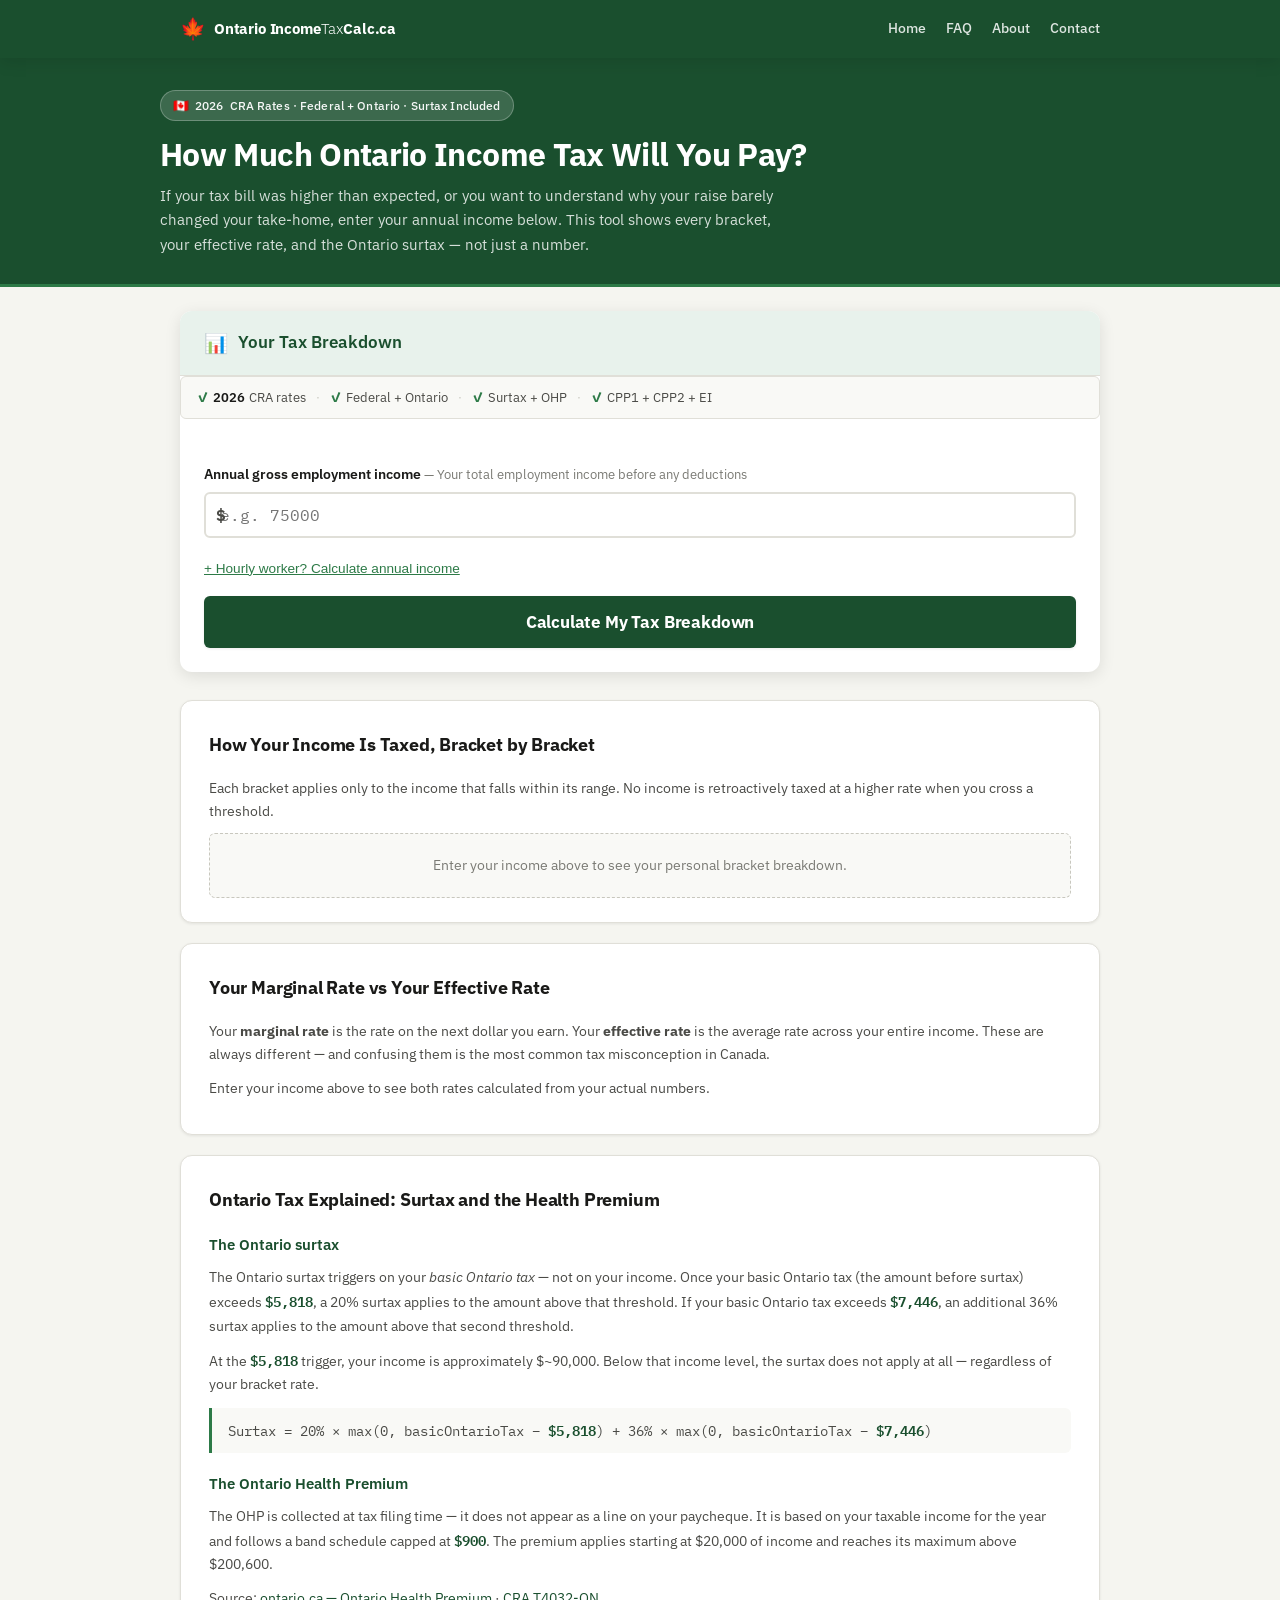
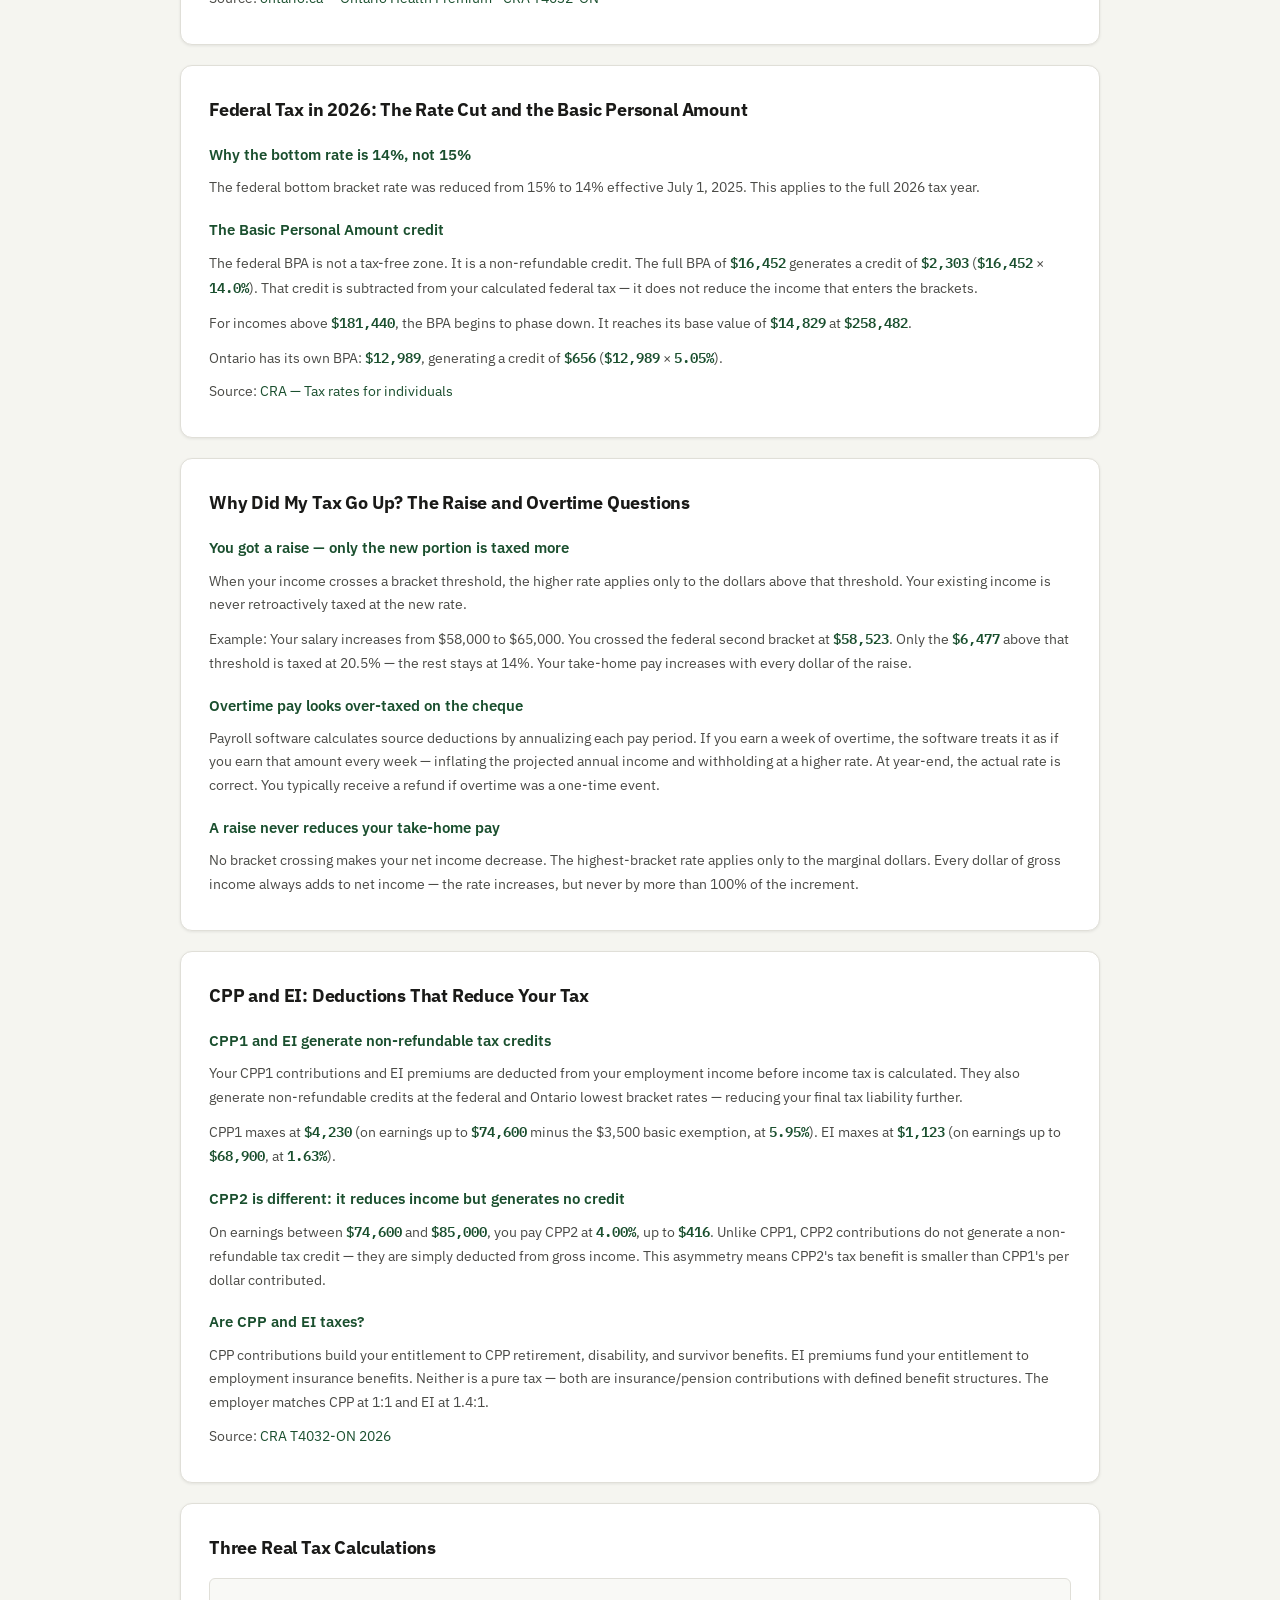
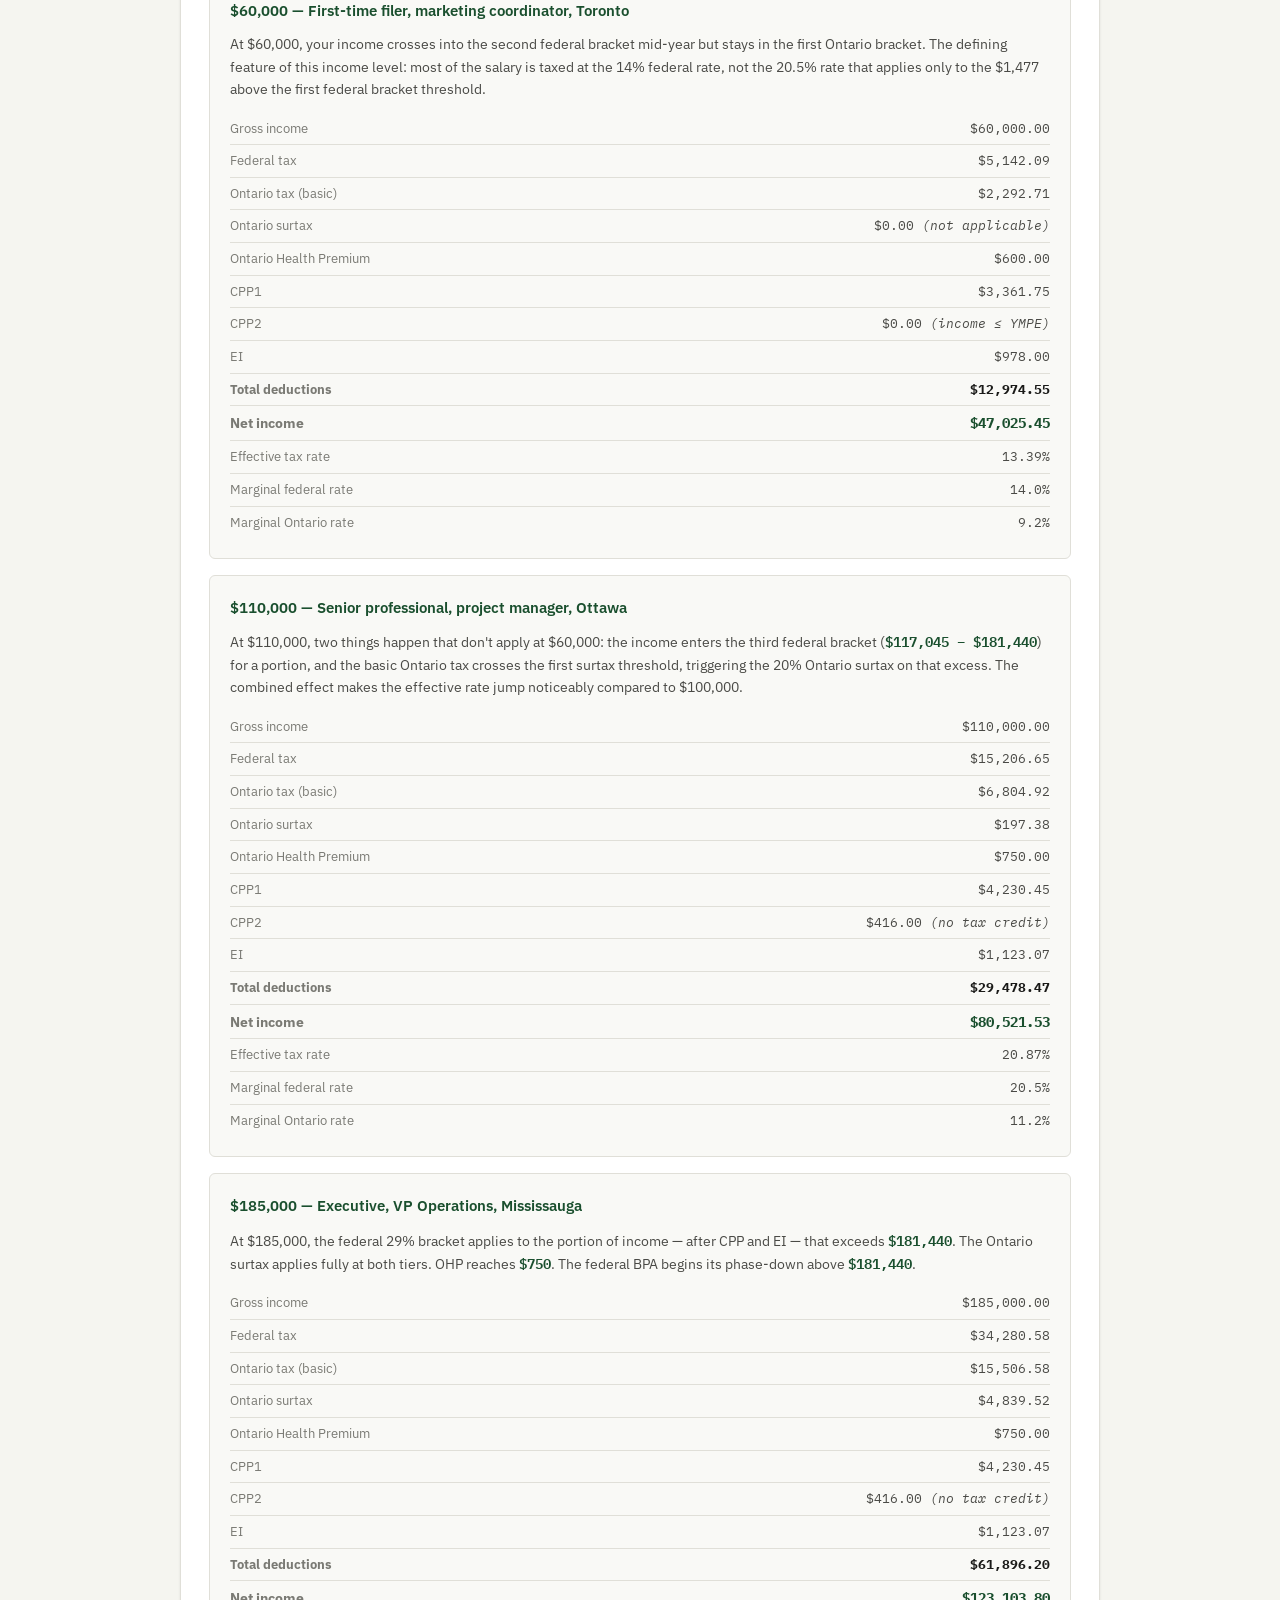
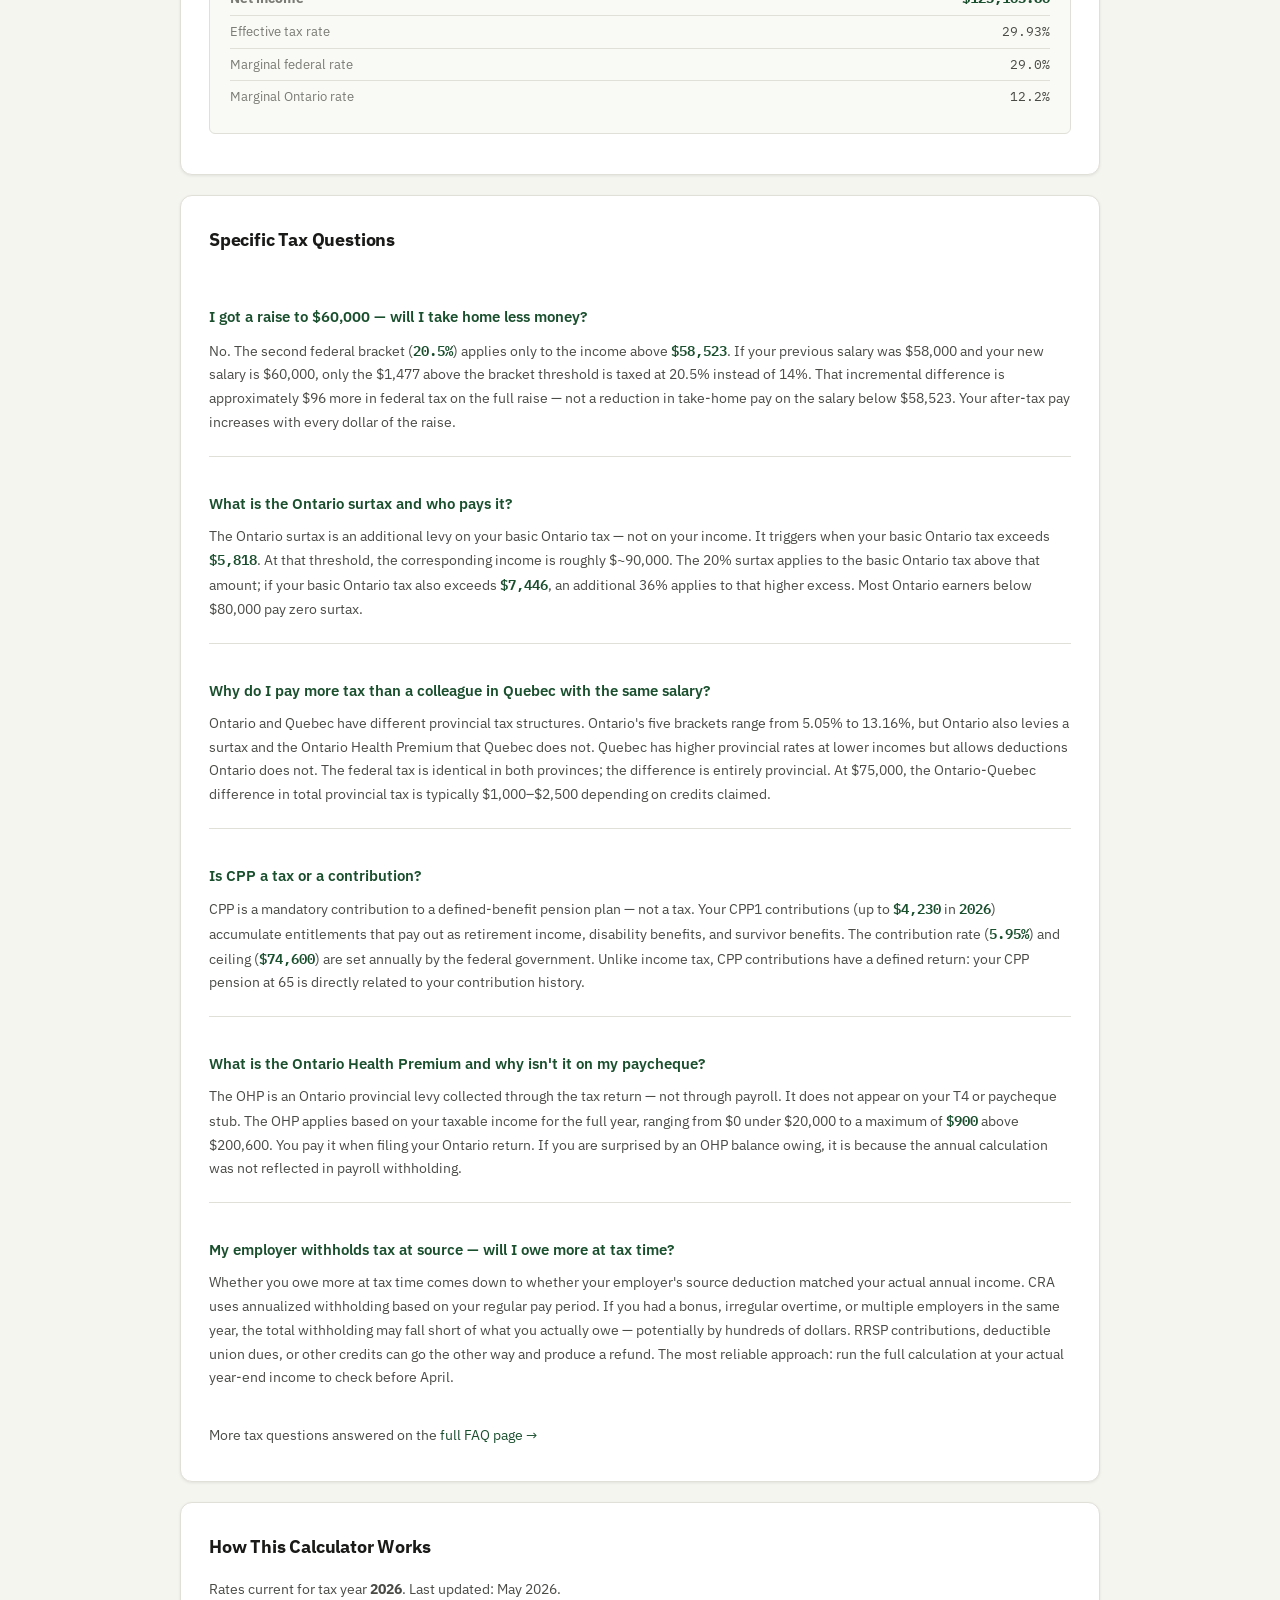
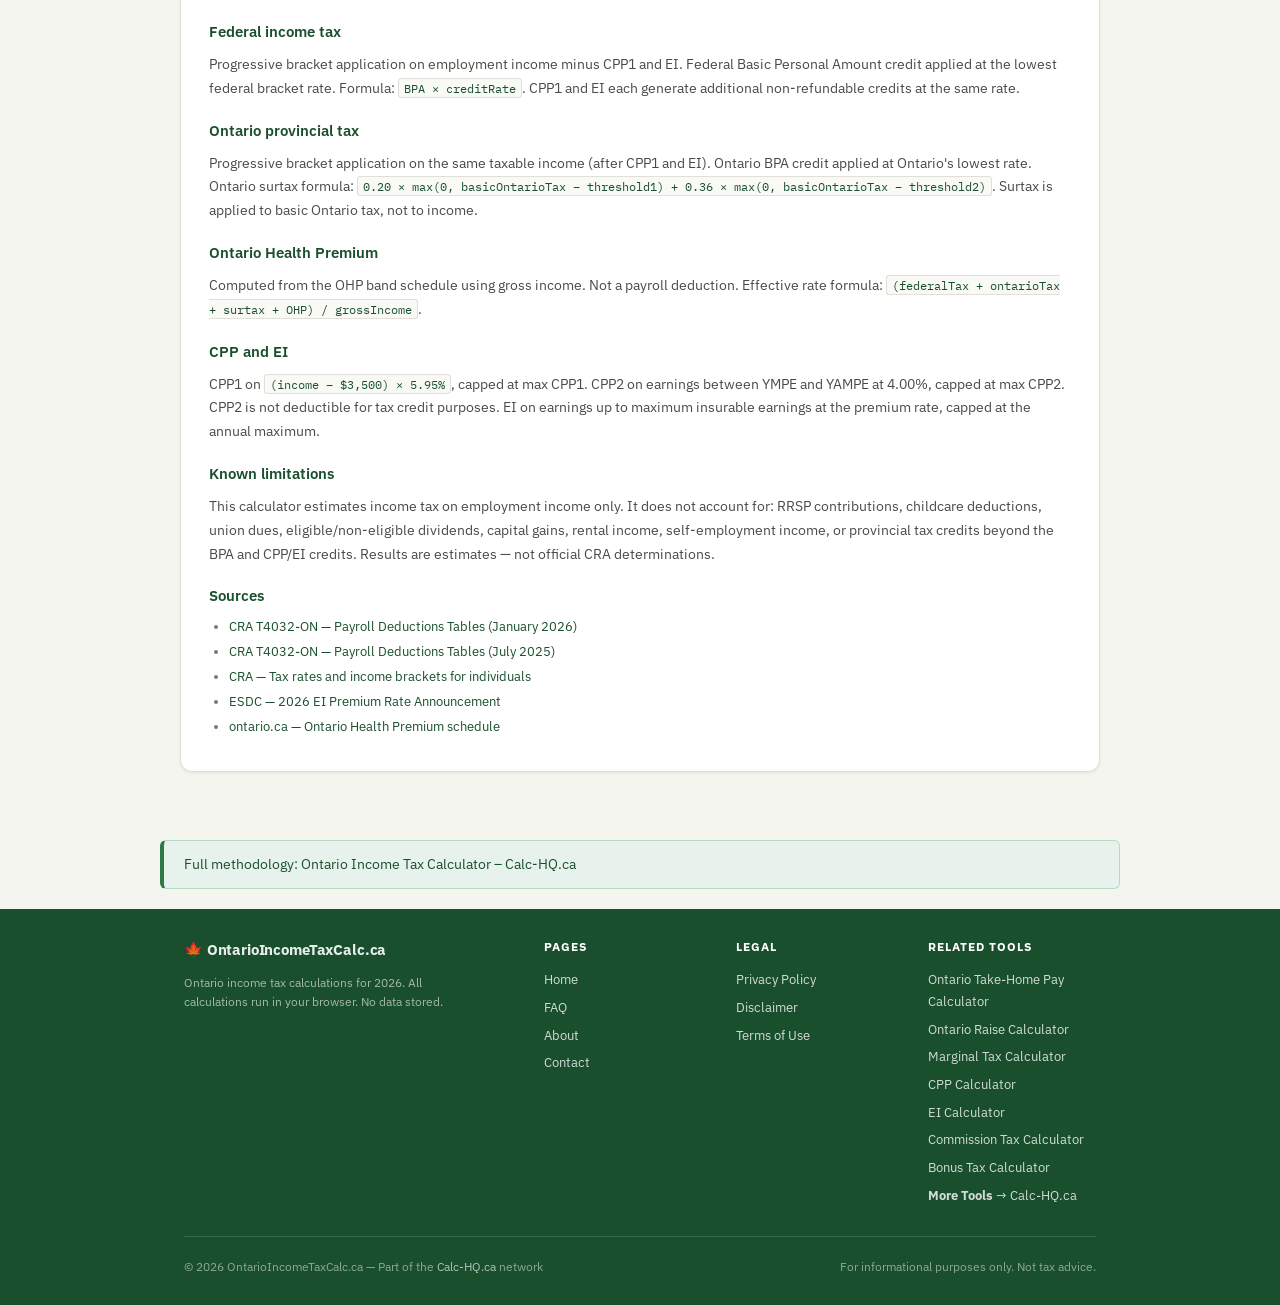
==== repos/ontarioincometaxcalc/index.html @ 7f8704b4 "restore methodology link (calc-hq.ca/methodology/ontario-income-tax/ now returns 200)" ====
<!DOCTYPE html>
<html lang="en-CA">
<head>
  <meta charset="UTF-8" />
  <meta name="viewport" content="width=device-width, initial-scale=1.0" />
  <meta name="google-site-verification" content="RMsQumI_X0-DvafVOO8t2wZmJOihsM2DAuD1zy-qwcY" />
  <title id="page-title">Ontario Income Tax Calculator 2026 — Federal + Ontario Breakdown | OntarioIncomeTaxCalc.ca</title>
  <meta name="description" content="Understand exactly how your Ontario income tax is calculated. See every federal and Ontario bracket, your effective vs marginal rate, surtax, and Ontario Health Premium — all from 2026 CRA rates." />
  <link rel="canonical" href="https://ontarioincometaxcalc.ca/" />
  <link rel="icon" href="data:image/svg+xml,<svg xmlns='http://www.w3.org/2000/svg' viewBox='0 0 100 100'><text y='.9em' font-size='90'>🍁</text></svg>" />
  <link rel="stylesheet" href="css/style.css?v=ALIGN2" />

  <script type="application/ld+json">
  {
    "@context": "https://schema.org",
    "@type": "WebApplication",
    "name": "Ontario Income Tax Calculator",
    "url": "https://ontarioincometaxcalc.ca",
    "description": "Bracket-by-bracket Ontario and federal income tax calculator. Shows effective vs marginal rate, Ontario surtax, OHP, CPP, and EI — all from current CRA rates.",
    "applicationCategory": "FinanceApplication",
    "operatingSystem": "Any",
    "browserRequirements": "Requires JavaScript",
    "offers": { "@type": "Offer", "price": "0", "priceCurrency": "CAD" },
    "creator": { "@type": "Organization", "name": "OntarioIncomeTaxCalc.ca", "url": "https://ontarioincometaxcalc.ca" }
  }
  </script>

  <script async src="https://pagead2.googlesyndication.com/pagead/js/adsbygoogle.js?client=ca-pub-7744853829365165" crossorigin="anonymous"></script>
</head>
<body>

<!-- ── Site Header ── -->
<header class="site-header">
  <div class="header-inner">
    <a href="index.html" class="site-logo">
      <span class="logo-maple">🍁</span>
      <span class="logo-text">Ontario Income<span>Tax</span>Calc.ca</span>
    </a>
    <nav class="site-nav" aria-label="Main navigation">
      <a href="index.html">Home</a>
      <a href="faq.html">FAQ</a>
      <a href="about.html">About</a>
      <a href="contact.html">Contact</a>
    </nav>
    <button class="hamburger" aria-label="Menu" aria-expanded="false">
      <span></span><span></span><span></span>
    </button>
  </div>
</header>

<!-- Mobile nav overlay -->
<div class="mobile-nav-overlay" id="mobile-overlay"></div>
<nav class="mobile-nav" id="mobile-nav">
  <a href="index.html">Home</a>
  <a href="faq.html">FAQ</a>
  <a href="about.html">About</a>
  <a href="contact.html">Contact</a>
</nav>

<!-- ── Hero ── -->
<section class="hero">
  <div class="hero-inner">
    <div class="hero-badge" id="hero-badge">🇨🇦 <span id="hero-year"></span> CRA Rates · Federal + Ontario · Surtax Included</div>
    <h1>How Much Ontario Income Tax Will You Pay?</h1>
    <p id="hero-preamble">If your tax bill was higher than expected, or you want to understand why your raise barely changed your take-home, enter your annual income below. This tool shows every bracket, your effective rate, and the Ontario surtax — not just a number.</p>
  </div>
</section>

<!-- ── Main Content ── -->
<main class="main-content">

  <!-- ── Section 1: Hero Calculator ── -->
  <div class="calc-card" id="calculator">
    <div class="calc-header">
      <span class="calc-icon">📊</span>
      <h2>Your Tax Breakdown</h2>
    </div>

    <div class="trust-strip">
      <span class="ts-item"><span>✓</span> <strong id="trust-year"></strong> CRA rates</span>
      <span class="ts-sep">·</span>
      <span class="ts-item"><span>✓</span> Federal + Ontario</span>
      <span class="ts-sep">·</span>
      <span class="ts-item"><span>✓</span> Surtax + OHP</span>
      <span class="ts-sep">·</span>
      <span class="ts-item"><span>✓</span> CPP1 + CPP2 + EI</span>
    </div>

    <div class="calc-body">
      <div class="input-group">
        <label for="income-input">
          Annual gross employment income
          <span class="label-sub"> — Your total employment income before any deductions</span>
        </label>
        <div class="input-wrap input-wrap-dollar">
          <span class="input-prefix">$</span>
          <input
            type="number"
            id="income-input"
            placeholder="e.g. 75000"
            min="0"
            max="9999999"
            step="1000"
            aria-label="Annual gross employment income"
          />
        </div>
      </div>

      <div class="input-options">
        <button class="btn-link" id="toggle-hourly" type="button" onclick="toggleHourly()">+ Hourly worker? Calculate annual income</button>
        <div id="hourly-panel" class="hourly-panel" style="display:none;">
          <div class="hourly-row">
            <div class="input-group-sm">
              <label for="hourly-rate">Hourly rate ($)</label>
              <input type="number" id="hourly-rate" placeholder="e.g. 22" min="0" step="0.01" />
            </div>
            <div class="input-group-sm">
              <label for="hours-week">Hours/week</label>
              <input type="number" id="hours-week" placeholder="e.g. 40" min="0" max="168" />
            </div>
            <div class="input-group-sm">
              <label for="weeks-year">Weeks/year</label>
              <input type="number" id="weeks-year" placeholder="e.g. 52" min="0" max="52" value="52" />
            </div>
            <button class="btn-sm" type="button" onclick="applyHourly()">Apply</button>
          </div>
        </div>
      </div>

      <button class="btn-calculate" id="btn-calculate" onclick="runTaxCalc()">
        Calculate My Tax Breakdown
      </button>

      <!-- ── Section 2: Primary Result Card ── -->
      <div id="results-section" class="results-section" aria-live="polite" style="display:none;">
        <div class="results-divider"></div>
        <div class="results-label" id="results-label">Your <span class="res-year"></span> Ontario Tax Estimate</div>

        <div class="results-primary" id="results-primary"></div>

        <div class="rates-row" id="rates-row"></div>

        <div class="results-note">
          ⚠️ Estimate only. Uses <span class="res-year"></span> CRA rates for Ontario employment income. Does not account for RRSP contributions, other credits, or investment income.
          <a href="https://www.canada.ca/en/services/taxes/income-tax/personal-income-tax/get-ready-taxes.html" target="_blank" rel="noopener noreferrer">File officially at canada.ca →</a>
        </div>
      </div>
    </div>
  </div>

  <!-- Ad unit -->
  <div class="ad-unit ad-inactive" aria-hidden="true">
    <ins class="adsbygoogle"
         data-ad-client="ca-pub-7744853829365165"
         data-ad-format="auto"
         data-full-width-responsive="true"></ins>
  </div>

  <!-- ── Section 3: Bracket Breakdown Tables ── -->
  <section class="authority-section" id="bracket-breakdown">
    <div class="section-header">
      <div class="section-number">3</div>
      <h2>How Your Income Is Taxed, Bracket by Bracket</h2>
    </div>
    <p>Each bracket applies only to the income that falls within its range. No income is retroactively taxed at a higher rate when you cross a threshold.</p>

    <div id="bracket-tables-container">
      <div class="bracket-placeholder">Enter your income above to see your personal bracket breakdown.</div>
    </div>
  </section>

  <!-- ── Section 4: Marginal vs Effective ── -->
  <section class="authority-section" id="marginal-vs-effective">
    <div class="section-header">
      <div class="section-number">4</div>
      <h2>Your Marginal Rate vs Your Effective Rate</h2>
    </div>
    <div id="marginal-effective-content">
      <p>Your <strong>marginal rate</strong> is the rate on the next dollar you earn. Your <strong>effective rate</strong> is the average rate across your entire income. These are always different — and confusing them is the most common tax misconception in Canada.</p>
      <p>Enter your income above to see both rates calculated from your actual numbers.</p>
    </div>
  </section>

  <!-- Ad unit -->
  <div class="ad-unit ad-inactive" aria-hidden="true">
    <ins class="adsbygoogle"
         data-ad-client="ca-pub-7744853829365165"
         data-ad-format="auto"
         data-full-width-responsive="true"></ins>
  </div>

  <!-- ── Section 5: Ontario Tax Explained ── -->
  <section class="authority-section" id="ontario-tax-explained">
    <div class="section-header">
      <div class="section-number">5</div>
      <h2>Ontario Tax Explained: Surtax and the Health Premium</h2>
    </div>

    <h3>The Ontario surtax</h3>
    <p>The Ontario surtax triggers on your <em>basic Ontario tax</em> — not on your income. Once your basic Ontario tax (the amount before surtax) exceeds <span class="config-val" data-key="surtaxThreshold1"></span>, a 20% surtax applies to the amount above that threshold. If your basic Ontario tax exceeds <span class="config-val" data-key="surtaxThreshold2"></span>, an additional 36% surtax applies to the amount above that second threshold.</p>
    <p>At the <span class="config-val" data-key="surtaxThreshold1"></span> trigger, your income is approximately $<span id="surtax-income-approx"></span>. Below that income level, the surtax does not apply at all — regardless of your bracket rate.</p>
    <p class="formula-display">Surtax = 20% × max(0, basicOntarioTax − <span class="config-val" data-key="surtaxThreshold1"></span>) + 36% × max(0, basicOntarioTax − <span class="config-val" data-key="surtaxThreshold2"></span>)</p>

    <h3>The Ontario Health Premium</h3>
    <p>The OHP is collected at tax filing time — it does not appear as a line on your paycheque. It is based on your taxable income for the year and follows a band schedule capped at <span class="config-val" data-key="ohpMax"></span>. The premium applies starting at $20,000 of income and reaches its maximum above $200,600.</p>
    <p class="source-cite">Source: <a href="https://www.ontario.ca/page/ontario-health-premium" target="_blank" rel="noopener noreferrer">ontario.ca — Ontario Health Premium</a> · <a href="https://www.canada.ca/en/revenue-agency/services/forms-publications/payroll/t4032-payroll-deductions-tables/t4032on-jan/t4032on-january-general-information.html" target="_blank" rel="noopener noreferrer">CRA T4032-ON</a></p>
  </section>

  <!-- ── Section 6: Federal Tax Explained ── -->
  <section class="authority-section" id="federal-tax-explained">
    <div class="section-header">
      <div class="section-number">6</div>
      <h2>Federal Tax in <span class="res-year-static"></span>: The Rate Cut and the Basic Personal Amount</h2>
    </div>

    <h3>Why the bottom rate is 14%, not 15%</h3>
    <p id="rate-change-note"></p>

    <h3>The Basic Personal Amount credit</h3>
    <p>The federal BPA is not a tax-free zone. It is a non-refundable credit. The full BPA of <span class="config-val" data-key="federalBPA"></span> generates a credit of <span class="config-val" data-key="federalBPACredit"></span> (<span class="config-val" data-key="federalBPA"></span> × <span class="config-val" data-key="federalCreditRate"></span>). That credit is subtracted from your calculated federal tax — it does not reduce the income that enters the brackets.</p>
    <p>For incomes above <span class="config-val" data-key="bpaPhaseoutStart"></span>, the BPA begins to phase down. It reaches its base value of <span class="config-val" data-key="federalBPABase"></span> at <span class="config-val" data-key="bpaPhaseoutEnd"></span>.</p>
    <p>Ontario has its own BPA: <span class="config-val" data-key="ontarioBPA"></span>, generating a credit of <span class="config-val" data-key="ontarioBPACredit"></span> (<span class="config-val" data-key="ontarioBPA"></span> × <span class="config-val" data-key="ontarioCreditRate"></span>).</p>

    <p class="source-cite">Source: <a href="https://www.canada.ca/en/revenue-agency/services/tax/individuals/frequently-asked-questions-individuals/canadian-income-tax-rates-individuals-current-previous-years.html" target="_blank" rel="noopener noreferrer">CRA — Tax rates for individuals</a></p>
  </section>

  <!-- ── Section 7: Why Your Taxes Changed ── -->
  <section class="authority-section" id="why-taxes-changed">
    <div class="section-header">
      <div class="section-number">7</div>
      <h2>Why Did My Tax Go Up? The Raise and Overtime Questions</h2>
    </div>

    <h3>You got a raise — only the new portion is taxed more</h3>
    <p>When your income crosses a bracket threshold, the higher rate applies only to the dollars above that threshold. Your existing income is never retroactively taxed at the new rate.</p>
    <p>Example: Your salary increases from $58,000 to $65,000. You crossed the federal second bracket at <span class="config-val" data-key="fedBracket2Min"></span>. Only the <span class="config-val" data-key="crossoverAmount"></span> above that threshold is taxed at 20.5% — the rest stays at 14%. Your take-home pay increases with every dollar of the raise.</p>

    <h3>Overtime pay looks over-taxed on the cheque</h3>
    <p>Payroll software calculates source deductions by annualizing each pay period. If you earn a week of overtime, the software treats it as if you earn that amount every week — inflating the projected annual income and withholding at a higher rate. At year-end, the actual rate is correct. You typically receive a refund if overtime was a one-time event.</p>

    <h3>A raise never reduces your take-home pay</h3>
    <p>No bracket crossing makes your net income decrease. The highest-bracket rate applies only to the marginal dollars. Every dollar of gross income always adds to net income — the rate increases, but never by more than 100% of the increment.</p>
  </section>

  <!-- ── Section 8: CPP and EI ── -->
  <section class="authority-section" id="cpp-ei-context">
    <div class="section-header">
      <div class="section-number">8</div>
      <h2>CPP and EI: Deductions That Reduce Your Tax</h2>
    </div>

    <h3>CPP1 and EI generate non-refundable tax credits</h3>
    <p>Your CPP1 contributions and EI premiums are deducted from your employment income before income tax is calculated. They also generate non-refundable credits at the federal and Ontario lowest bracket rates — reducing your final tax liability further.</p>
    <p>CPP1 maxes at <span class="config-val" data-key="cpp1Max"></span> (on earnings up to <span class="config-val" data-key="ympe"></span> minus the $3,500 basic exemption, at <span class="config-val" data-key="cpp1Rate"></span>). EI maxes at <span class="config-val" data-key="eiMax"></span> (on earnings up to <span class="config-val" data-key="eiMaxEarnings"></span>, at <span class="config-val" data-key="eiRate"></span>).</p>

    <h3>CPP2 is different: it reduces income but generates no credit</h3>
    <p>On earnings between <span class="config-val" data-key="ympe"></span> and <span class="config-val" data-key="yampe"></span>, you pay CPP2 at <span class="config-val" data-key="cpp2Rate"></span>, up to <span class="config-val" data-key="cpp2Max"></span>. Unlike CPP1, CPP2 contributions do not generate a non-refundable tax credit — they are simply deducted from gross income. This asymmetry means CPP2's tax benefit is smaller than CPP1's per dollar contributed.</p>

    <h3>Are CPP and EI taxes?</h3>
    <p>CPP contributions build your entitlement to CPP retirement, disability, and survivor benefits. EI premiums fund your entitlement to employment insurance benefits. Neither is a pure tax — both are insurance/pension contributions with defined benefit structures. The employer matches CPP at 1:1 and EI at 1.4:1.</p>

    <p class="source-cite">Source: <a href="https://www.canada.ca/en/revenue-agency/services/forms-publications/payroll/t4032-payroll-deductions-tables/t4032on-jan/t4032on-january-general-information.html" target="_blank" rel="noopener noreferrer">CRA T4032-ON 2026</a></p>
  </section>

  <!-- Ad unit -->
  <div class="ad-unit ad-inactive" aria-hidden="true">
    <ins class="adsbygoogle"
         data-ad-client="ca-pub-7744853829365165"
         data-ad-format="auto"
         data-full-width-responsive="true"></ins>
  </div>

  <!-- ── Section 9: Example Calculations ── -->
  <section class="authority-section" id="example-calculations">
    <div class="section-header">
      <div class="section-number">9</div>
      <h2>Three Real Tax Calculations</h2>
    </div>

    <!-- Example 1 -->
    <div class="example-block" id="example-60k">
      <h3>$60,000 — First-time filer, marketing coordinator, Toronto</h3>
      <p>At $60,000, your income crosses into the second federal bracket mid-year but stays in the first Ontario bracket. The defining feature of this income level: most of the salary is taxed at the 14% federal rate, not the 20.5% rate that applies only to the $1,477 above the first federal bracket threshold.</p>
      <div id="example-60k-table"></div>
    </div>

    <!-- Example 2 -->
    <div class="example-block" id="example-110k">
      <h3>$110,000 — Senior professional, project manager, Ottawa</h3>
      <p>At $110,000, two things happen that don't apply at $60,000: the income enters the third federal bracket (<span class="config-val" data-key="fedBracket3Label"></span>) for a portion, and the basic Ontario tax crosses the first surtax threshold, triggering the 20% Ontario surtax on that excess. The combined effect makes the effective rate jump noticeably compared to $100,000.</p>
      <div id="example-110k-table"></div>
    </div>

    <!-- Example 3 -->
    <div class="example-block" id="example-185k">
      <h3>$185,000 — Executive, VP Operations, Mississauga</h3>
      <p>At $185,000, the federal 29% bracket applies to the portion of income — after CPP and EI — that exceeds <span class="config-val" data-key="fedBracket4Min"></span>. The Ontario surtax applies fully at both tiers. OHP reaches <span class="config-val" data-key="ohpAt185k"></span>. The federal BPA begins its phase-down above <span class="config-val" data-key="bpaPhaseoutStart"></span>.</p>
      <div id="example-185k-table"></div>
    </div>
  </section>

  <!-- ── Section 10: FAQ ── -->
  <section class="authority-section" id="faq-inline">
    <div class="section-header">
      <div class="section-number">10</div>
      <h2>Specific Tax Questions</h2>
    </div>

    <div class="faq-item">
      <h3 class="faq-q">I got a raise to $60,000 — will I take home less money?</h3>
      <div class="faq-a">
        <p>No. The second federal bracket (<span class="config-val" data-key="fedBracket2Rate"></span>) applies only to the income above <span class="config-val" data-key="fedBracket2Min"></span>. If your previous salary was $58,000 and your new salary is $60,000, only the $1,477 above the bracket threshold is taxed at 20.5% instead of 14%. That incremental difference is approximately $96 more in federal tax on the full raise — not a reduction in take-home pay on the salary below $58,523. Your after-tax pay increases with every dollar of the raise.</p>
      </div>
    </div>

    <div class="faq-item">
      <h3 class="faq-q">What is the Ontario surtax and who pays it?</h3>
      <div class="faq-a">
        <p>The Ontario surtax is an additional levy on your basic Ontario tax — not on your income. It triggers when your basic Ontario tax exceeds <span class="config-val" data-key="surtaxThreshold1"></span>. At that threshold, the corresponding income is roughly $<span id="surtax-faq-income"></span>. The 20% surtax applies to the basic Ontario tax above that amount; if your basic Ontario tax also exceeds <span class="config-val" data-key="surtaxThreshold2"></span>, an additional 36% applies to that higher excess. Most Ontario earners below $80,000 pay zero surtax.</p>
      </div>
    </div>

    <div class="faq-item">
      <h3 class="faq-q">Why do I pay more tax than a colleague in Quebec with the same salary?</h3>
      <div class="faq-a">
        <p>Ontario and Quebec have different provincial tax structures. Ontario's five brackets range from 5.05% to 13.16%, but Ontario also levies a surtax and the Ontario Health Premium that Quebec does not. Quebec has higher provincial rates at lower incomes but allows deductions Ontario does not. The federal tax is identical in both provinces; the difference is entirely provincial. At $75,000, the Ontario-Quebec difference in total provincial tax is typically $1,000–$2,500 depending on credits claimed.</p>
      </div>
    </div>

    <div class="faq-item">
      <h3 class="faq-q">Is CPP a tax or a contribution?</h3>
      <div class="faq-a">
        <p>CPP is a mandatory contribution to a defined-benefit pension plan — not a tax. Your CPP1 contributions (up to <span class="config-val" data-key="cpp1Max"></span> in <span class="config-val" data-key="taxYear"></span>) accumulate entitlements that pay out as retirement income, disability benefits, and survivor benefits. The contribution rate (<span class="config-val" data-key="cpp1Rate"></span>) and ceiling (<span class="config-val" data-key="ympe"></span>) are set annually by the federal government. Unlike income tax, CPP contributions have a defined return: your CPP pension at 65 is directly related to your contribution history.</p>
      </div>
    </div>

    <div class="faq-item">
      <h3 class="faq-q">What is the Ontario Health Premium and why isn't it on my paycheque?</h3>
      <div class="faq-a">
        <p>The OHP is an Ontario provincial levy collected through the tax return — not through payroll. It does not appear on your T4 or paycheque stub. The OHP applies based on your taxable income for the full year, ranging from $0 under $20,000 to a maximum of <span class="config-val" data-key="ohpMax"></span> above $200,600. You pay it when filing your Ontario return. If you are surprised by an OHP balance owing, it is because the annual calculation was not reflected in payroll withholding.</p>
      </div>
    </div>

    <div class="faq-item">
      <h3 class="faq-q">My employer withholds tax at source — will I owe more at tax time?</h3>
      <div class="faq-a">
        <p>Whether you owe more at tax time comes down to whether your employer's source deduction matched your actual annual income. CRA uses annualized withholding based on your regular pay period. If you had a bonus, irregular overtime, or multiple employers in the same year, the total withholding may fall short of what you actually owe — potentially by hundreds of dollars. RRSP contributions, deductible union dues, or other credits can go the other way and produce a refund. The most reliable approach: run the full calculation at your actual year-end income to check before April.</p>
      </div>
    </div>

    <p class="faq-more">More tax questions answered on the <a href="faq.html">full FAQ page →</a></p>
  </section>

  <!-- Ad unit -->
  <div class="ad-unit ad-inactive" aria-hidden="true">
    <ins class="adsbygoogle"
         data-ad-client="ca-pub-7744853829365165"
         data-ad-format="auto"
         data-full-width-responsive="true"></ins>
  </div>

  <!-- ── Section 11: Methodology ── -->
  <section class="authority-section" id="methodology">
    <div class="section-header">
      <div class="section-number">11</div>
      <h2>How This Calculator Works</h2>
    </div>

    <p>Rates current for tax year <span class="res-year-static"></span>. Last updated: <span id="last-updated"></span>.</p>

    <h3>Federal income tax</h3>
    <p>Progressive bracket application on employment income minus CPP1 and EI. Federal Basic Personal Amount credit applied at the lowest federal bracket rate. Formula: <code>BPA × creditRate</code>. CPP1 and EI each generate additional non-refundable credits at the same rate.</p>

    <h3>Ontario provincial tax</h3>
    <p>Progressive bracket application on the same taxable income (after CPP1 and EI). Ontario BPA credit applied at Ontario's lowest rate. Ontario surtax formula: <code>0.20 × max(0, basicOntarioTax − threshold1) + 0.36 × max(0, basicOntarioTax − threshold2)</code>. Surtax is applied to basic Ontario tax, not to income.</p>

    <h3>Ontario Health Premium</h3>
    <p>Computed from the OHP band schedule using gross income. Not a payroll deduction. Effective rate formula: <code>(federalTax + ontarioTax + surtax + OHP) / grossIncome</code>.</p>

    <h3>CPP and EI</h3>
    <p>CPP1 on <code>(income − $3,500) × 5.95%</code>, capped at max CPP1. CPP2 on earnings between YMPE and YAMPE at 4.00%, capped at max CPP2. CPP2 is not deductible for tax credit purposes. EI on earnings up to maximum insurable earnings at the premium rate, capped at the annual maximum.</p>

    <h3>Known limitations</h3>
    <p>This calculator estimates income tax on employment income only. It does not account for: RRSP contributions, childcare deductions, union dues, eligible/non-eligible dividends, capital gains, rental income, self-employment income, or provincial tax credits beyond the BPA and CPP/EI credits. Results are estimates — not official CRA determinations.</p>

    <h3>Sources</h3>
    <ul class="source-list">
      <li><a href="https://www.canada.ca/en/revenue-agency/services/forms-publications/payroll/t4032-payroll-deductions-tables/t4032on-jan/t4032on-january-general-information.html" target="_blank" rel="noopener noreferrer">CRA T4032-ON — Payroll Deductions Tables (January 2026)</a></li>
      <li><a href="https://www.canada.ca/en/revenue-agency/services/forms-publications/payroll/t4032-payroll-deductions-tables/t4032on-july/t4032on-july-general-information.html" target="_blank" rel="noopener noreferrer">CRA T4032-ON — Payroll Deductions Tables (July 2025)</a></li>
      <li><a href="https://www.canada.ca/en/revenue-agency/services/tax/individuals/frequently-asked-questions-individuals/canadian-income-tax-rates-individuals-current-previous-years.html" target="_blank" rel="noopener noreferrer">CRA — Tax rates and income brackets for individuals</a></li>
      <li><a href="https://www.canada.ca/en/employment-social-development/news/2025/09/canada-employment-insurance-commission-sets-the-2026-employment-insurance-premium-rate.html" target="_blank" rel="noopener noreferrer">ESDC — 2026 EI Premium Rate Announcement</a></li>
      <li><a href="https://www.ontario.ca/page/ontario-health-premium" target="_blank" rel="noopener noreferrer">ontario.ca — Ontario Health Premium schedule</a></li>
    </ul>
  </section>

</main>

<div class="info-box" style="max-width:960px;margin:0 auto 20px;padding:12px 20px;font-size:0.875rem;">
  <a href="https://calc-hq.ca/methodology/ontario-income-tax/">Full methodology: Ontario Income Tax Calculator – Calc-HQ.ca</a>
</div>

<!-- ── Footer ── -->
<footer class="site-footer">
  <div class="container">
    <div class="footer-grid">
      <div class="footer-brand">
        <div class="logo">🍁 OntarioIncomeTaxCalc.ca</div>
        <p>Ontario income tax calculations for 2026. All calculations run in your browser. No data stored.</p>
      </div>
      <div class="footer-col">
        <h4>PAGES</h4>
        <a href="index.html">Home</a>
        <a href="faq.html">FAQ</a>
        <a href="about.html">About</a>
        <a href="contact.html">Contact</a>
      </div>
      <div class="footer-col">
        <h4>LEGAL</h4>
        <a href="privacy-policy.html">Privacy Policy</a>
        <a href="disclaimer.html">Disclaimer</a>
        <a href="terms.html">Terms of Use</a>
      </div>
      <div class="footer-col">
        <h4>RELATED TOOLS</h4>
        <div id="related-tools"></div>
        <a href="https://calc-hq.ca/" class="more-tools-link" rel="noopener"><strong>More Tools</strong> → Calc-HQ.ca</a>
      </div>
    </div>
    <div class="footer-bottom">
      <span>© 2026 OntarioIncomeTaxCalc.ca — Part of the <a href="https://calc-hq.ca/" rel="noopener">Calc-HQ.ca</a> network</span>
      <span>For informational purposes only. Not tax advice.</span>
    </div>
  </div>
</footer>

<!-- ── Scripts: config MUST load before calculator ── -->
<script src="js/config.js"></script>
<script src="js/calculator.js"></script>
<script src="js/ads.js"></script>
<script src="js/network.js"></script>

<script>
(function() {
  var hamburger = document.querySelector('.hamburger');
  var mobileNav = document.getElementById('mobile-nav');
  var overlay = document.getElementById('mobile-overlay');
  function toggleMenu() {
    var isOpen = hamburger.classList.toggle('active');
    mobileNav.classList.toggle('active', isOpen);
    overlay.classList.toggle('active', isOpen);
    hamburger.setAttribute('aria-expanded', String(isOpen));
    document.body.style.overflow = isOpen ? 'hidden' : '';
  }
  function closeMenu() {
    hamburger.classList.remove('active');
    mobileNav.classList.remove('active');
    overlay.classList.remove('active');
    hamburger.setAttribute('aria-expanded', 'false');
    document.body.style.overflow = '';
  }
  if (hamburger) hamburger.addEventListener('click', toggleMenu);
  if (overlay) overlay.addEventListener('click', closeMenu);
  if (mobileNav) mobileNav.querySelectorAll('a').forEach(function(a) { a.addEventListener('click', closeMenu); });
})();
</script>

<script>
(function () {
  "use strict";

  // ── Boot: populate config-sourced display values ───────────────────────────
  var C = TAX_CONFIG;

  // Set year in all year placeholders
  document.querySelectorAll("#hero-year, #trust-year, .res-year, .res-year-static").forEach(function(el) {
    el.textContent = C.taxYear;
  });
  document.getElementById("last-updated").textContent = C.lastUpdated;

  // Rate change note
  document.getElementById("rate-change-note").textContent = C.yearChangeNote;

  // Surtax income approximation (rough: threshold1 / ontario bracket1 rate + ontario BPA)
  // At basicOntarioTax = threshold1, approximate income ~$90k
  var surtaxApproxIncome = "~90,000";
  document.getElementById("surtax-income-approx").textContent = surtaxApproxIncome;
  if (document.getElementById("surtax-faq-income")) {
    document.getElementById("surtax-faq-income").textContent = surtaxApproxIncome;
  }

  // Populate .config-val elements
  var configVals = {
    surtaxThreshold1: fmtDollar(C.ontario.surtax.threshold1),
    surtaxThreshold2: fmtDollar(C.ontario.surtax.threshold2),
    ohpMax: fmtDollar(900),
    federalBPA: fmtDollar(C.federal.bpa),
    federalBPACredit: fmtDollar(Math.round(C.federal.bpa * C.federal.creditRate * 100) / 100),
    federalBPABase: fmtDollar(C.federal.bpaBase),
    federalCreditRate: (C.federal.creditRate * 100).toFixed(1) + "%",
    ontarioBPA: fmtDollar(C.ontario.bpa),
    ontarioBPACredit: fmtDollar(Math.round(C.ontario.bpa * C.ontario.creditRate * 100) / 100),
    ontarioCreditRate: (C.ontario.creditRate * 100).toFixed(2) + "%",
    bpaPhaseoutStart: fmtDollar(C.federal.bpaPhaseoutStart),
    bpaPhaseoutEnd: fmtDollar(C.federal.bpaPhaseoutEnd),
    cpp1Max: fmtDollar(C.cpp.maxContribution1),
    cpp2Max: fmtDollar(C.cpp.maxContribution2),
    cpp1Rate: (C.cpp.rate1 * 100).toFixed(2) + "%",
    cpp2Rate: (C.cpp.rate2 * 100).toFixed(2) + "%",
    ympe: fmtDollar(C.cpp.ympe),
    yampe: fmtDollar(C.cpp.yampe),
    eiMax: fmtDollar(C.ei.maxPremium),
    eiMaxEarnings: fmtDollar(C.ei.maxInsurableEarnings),
    eiRate: (C.ei.rate * 100).toFixed(2) + "%",
    taxYear: String(C.taxYear),
    fedBracket2Min: fmtDollar(C.federal.brackets[1].min),
    fedBracket2Rate: (C.federal.brackets[1].rate * 100).toFixed(1) + "%",
    fedBracket3Label: fmtDollar(C.federal.brackets[2].min) + " – " + fmtDollar(C.federal.brackets[3].min),
    fedBracket4Min: fmtDollar(C.federal.brackets[3].min),
    crossoverAmount: fmtDollar(65000 - C.federal.brackets[1].min),
    ohpAt185k: fmtDollar(750),
    ohpMax2: fmtDollar(900)
  };

  document.querySelectorAll(".config-val").forEach(function(el) {
    var key = el.getAttribute("data-key");
    if (configVals[key] !== undefined) el.textContent = configVals[key];
  });

  // Pre-render example calculations
  renderExample("example-60k-table", OntarioTaxCalc.calculate(60000));
  renderExample("example-110k-table", OntarioTaxCalc.calculate(110000));
  renderExample("example-185k-table", OntarioTaxCalc.calculate(185000));

  // ── Hourly toggle ──────────────────────────────────────────────────────────
  window.toggleHourly = function() {
    var p = document.getElementById("hourly-panel");
    p.style.display = p.style.display === "none" ? "block" : "none";
  };

  window.applyHourly = function() {
    var rate = parseFloat(document.getElementById("hourly-rate").value);
    var hrs = parseFloat(document.getElementById("hours-week").value);
    var wks = parseFloat(document.getElementById("weeks-year").value) || 52;
    if (!isNaN(rate) && !isNaN(hrs)) {
      document.getElementById("income-input").value = Math.round(rate * hrs * wks);
      document.getElementById("hourly-panel").style.display = "none";
    }
  };

  // ── Main Calculator ────────────────────────────────────────────────────────
  window.runTaxCalc = function() {
    var raw = document.getElementById("income-input").value;
    var income = parseFloat(raw);
    if (isNaN(income) || income < 0) {
      alert("Please enter a valid annual income.");
      document.getElementById("income-input").focus();
      return;
    }

    var r = OntarioTaxCalc.calculate(income);
    if (r.error) {
      alert("Could not calculate tax. Please check your income amount.");
      return;
    }

    renderPrimaryResults(r);
    renderBracketTables(r);
    renderMarginalEffective(r);

    var section = document.getElementById("results-section");
    section.style.display = "block";
    section.scrollIntoView({ behavior: "smooth", block: "nearest" });
  };

  document.getElementById("income-input").addEventListener("keydown", function(e) {
    if (e.key === "Enter") window.runTaxCalc();
  });

  // ── Primary Results ────────────────────────────────────────────────────────
  function renderPrimaryResults(r) {
    var primary = document.getElementById("results-primary");
    var ratesRow = document.getElementById("rates-row");

    // Update year labels
    document.querySelectorAll(".res-year").forEach(function(el) { el.textContent = C.taxYear; });

    var rows = [
      { label: "Federal Income Tax", value: r.fmt(r.federalTax), sub: "Marginal: " + (r.marginalFederalRate * 100).toFixed(1) + "%" },
      { label: "Ontario Provincial Tax", value: r.fmt(r.basicOntarioTax), sub: "Before surtax" },
      { label: "Ontario Surtax", value: r.fmt(r.surtax), sub: r.surtaxApplies ? "Applied — see Section 5" : "Not applicable at this income", highlight: r.surtaxApplies },
      { label: "Ontario Health Premium", value: r.fmt(r.ohp), sub: "Filed at tax time" },
      { label: "Total Ontario Tax", value: r.fmt(r.totalOntarioTax), sub: "Provincial + Surtax + OHP", bold: true },
      { label: "CPP1", value: r.fmt(r.cpp1), sub: "Employee share" },
      { label: "CPP2", value: r.fmt(r.cpp2), sub: r.cpp2 > 0 ? "No tax credit generated" : "Not applicable (income ≤ YMPE)" },
      { label: "EI Premium", value: r.fmt(r.ei), sub: "Employee share" },
      { label: "Total Deductions", value: r.fmt(r.totalDeductions), bold: true },
      { label: "Estimated Net Income", value: r.fmt(r.netIncome), bold: true, highlight: true }
    ];

    primary.innerHTML = rows.map(function(row) {
      return '<div class="result-row' + (row.bold ? " result-bold" : "") + (row.highlight ? " result-highlight" : "") + '">' +
        '<span class="rr-label">' + row.label + '</span>' +
        '<span class="rr-right"><span class="rr-value">' + row.value + '</span>' +
        (row.sub ? '<span class="rr-sub">' + escHtml(row.sub) + '</span>' : '') +
        '</span></div>';
    }).join("");

    ratesRow.innerHTML =
      '<div class="rate-block">' +
        '<div class="rate-label">Effective Tax Rate</div>' +
        '<div class="rate-value">' + r.effectiveRate.toFixed(2) + '%</div>' +
        '<div class="rate-sub">(Federal + Ontario) ÷ gross income</div>' +
      '</div>' +
      '<div class="rate-block">' +
        '<div class="rate-label">Marginal Federal Rate</div>' +
        '<div class="rate-value">' + (r.marginalFederalRate * 100).toFixed(1) + '%</div>' +
        '<div class="rate-sub">Rate on next dollar earned</div>' +
      '</div>' +
      '<div class="rate-block">' +
        '<div class="rate-label">Marginal Ontario Rate</div>' +
        '<div class="rate-value">' + (r.marginalOntarioRate * 100).toFixed(1) + '%</div>' +
        '<div class="rate-sub">Rate on next dollar earned</div>' +
      '</div>';
  }

  // ── Bracket Breakdown Tables ───────────────────────────────────────────────
  function renderBracketTables(r) {
    var container = document.getElementById("bracket-tables-container");

    var fedBPALine = '<tr class="bpa-row"><td colspan="3">Federal BPA credit</td><td>−' + r.fmt(r.federalBPACredit) + '</td><td></td></tr>';
    var fedCPPLine = '<tr class="bpa-row"><td colspan="3">CPP1 credit</td><td>−' + r.fmt(r.federalCPP1Credit) + '</td><td></td></tr>';
    var fedEILine  = '<tr class="bpa-row"><td colspan="3">EI credit</td><td>−' + r.fmt(r.federalEICredit) + '</td><td></td></tr>';

    var onBPALine  = '<tr class="bpa-row"><td colspan="3">Ontario BPA credit</td><td>−' + r.fmt(r.ontarioBPACredit) + '</td><td></td></tr>';
    var onCPPLine  = '<tr class="bpa-row"><td colspan="3">CPP1 credit</td><td>−' + r.fmt(r.ontarioCPP1Credit) + '</td><td></td></tr>';
    var onEILine   = '<tr class="bpa-row"><td colspan="3">EI credit</td><td>−' + r.fmt(r.ontarioEICredit) + '</td><td></td></tr>';

    container.innerHTML =
      '<h3>Federal Brackets — Taxable income: ' + r.fmt(r.taxableIncome) + '</h3>' +
      bracketTable(r.federalBracketRows) +
      '<table class="bracket-tbl">' +
        '<tbody>' + fedBPALine + fedCPPLine + fedEILine +
        '<tr class="total-row"><td colspan="3"><strong>Federal Tax After Credits</strong></td><td colspan="2"><strong>' + r.fmt(r.federalTax) + '</strong></td></tr>' +
        '</tbody></table>' +

      '<h3 style="margin-top:2rem;">Ontario Brackets — Taxable income: ' + r.fmt(r.taxableIncome) + '</h3>' +
      bracketTable(r.ontarioBracketRows) +
      '<table class="bracket-tbl">' +
        '<tbody>' + onBPALine + onCPPLine + onEILine +
        '<tr class="total-row"><td colspan="3"><strong>Basic Ontario Tax</strong></td><td colspan="2"><strong>' + r.fmt(r.basicOntarioTax) + '</strong></td></tr>' +
        (r.surtaxApplies ? '<tr class="surtax-row"><td colspan="3">+ Ontario Surtax</td><td colspan="2">+ ' + r.fmt(r.surtax) + '</td></tr>' : '<tr class="surtax-na-row"><td colspan="3">Ontario Surtax</td><td colspan="2">$0.00 — not applicable</td></tr>') +
        '<tr class="total-row"><td colspan="3"><strong>Total Ontario Tax</strong></td><td colspan="2"><strong>' + r.fmt(r.totalOntarioTax) + '</strong></td></tr>' +
        '</tbody></table>';
  }

  function bracketTable(rows) {
    var head = '<thead><tr><th>Bracket</th><th>Rate</th><th>Income in bracket</th><th>Tax</th><th>Running total</th></tr></thead>';
    var body = rows.map(function(b) {
      var bracketLabel = fmtDollar(b.min) + " – " + (b.max === Infinity ? "above" : fmtDollar(b.max));
      var active = b.incomeInBracket > 0;
      return '<tr class="' + (active ? "bracket-active" : "bracket-inactive") + '">' +
        '<td>' + bracketLabel + '</td>' +
        '<td>' + (b.rate * 100).toFixed(1) + '%</td>' +
        '<td>' + (active ? fmtDollar(b.incomeInBracket) : '—') + '</td>' +
        '<td>' + (active ? fmtDollar(b.taxInBracket) : '$0.00') + '</td>' +
        '<td>' + fmtDollar(b.cumulative) + '</td>' +
        '</tr>';
    }).join("");
    return '<div class="bracket-scroll"><table class="bracket-tbl">' + head + '<tbody>' + body + '</tbody></table></div>';
  }

  // ── Marginal vs Effective Section ──────────────────────────────────────────
  function renderMarginalEffective(r) {
    var el = document.getElementById("marginal-effective-content");
    var income = r.grossIncome;
    el.innerHTML =
      '<p>At <strong>' + r.fmt(income) + '</strong> annual income:</p>' +
      '<ul>' +
        '<li>Your <strong>effective tax rate</strong> is <strong>' + r.effectiveRate.toFixed(2) + '%</strong> — this is the percentage of your total income that goes to combined federal and Ontario tax.</li>' +
        '<li>Your <strong>marginal federal rate</strong> is <strong>' + (r.marginalFederalRate * 100).toFixed(1) + '%</strong> — only income above ' + fmtDollar(C.federal.brackets.filter(function(b){return b.rate===r.marginalFederalRate;})[0].min) + ' is taxed at this rate.</li>' +
        '<li>Your <strong>marginal Ontario rate</strong> is <strong>' + (r.marginalOntarioRate * 100).toFixed(1) + '%</strong> — only income above ' + fmtDollar(C.ontario.brackets.filter(function(b){return b.rate===r.marginalOntarioRate;})[0].min) + ' is taxed at this rate.</li>' +
      '</ul>' +
      '<p>If your income increased by ' + r.fmt(r.raiseAmount) + ':' +
        '<ul>' +
          '<li>Additional federal tax: <strong>' + r.fmt(r.marginalFedIncrease) + '</strong> (' + (r.marginalFederalRate * 100).toFixed(1) + '%)</li>' +
          '<li>Additional Ontario tax: <strong>' + r.fmt(r.marginalOnIncrease) + '</strong> (' + (r.marginalOntarioRate * 100).toFixed(1) + '%)</li>' +
          '<li>Total additional tax: <strong>' + r.fmt(r.marginalTotal) + '</strong> on a ' + r.fmt(r.raiseAmount) + ' raise</li>' +
          '<li>Your take-home from the raise: <strong>' + r.fmt(r.raiseAmount - r.marginalTotal) + '</strong></li>' +
        '</ul>' +
      '</p>' +
      '<p class="marginal-note">Your entire salary is <em>not</em> taxed at your marginal rate. Only the portion above the bracket threshold is.</p>';
  }

  // ── Example Tables ────────────────────────────────────────────────────────
  function renderExample(containerId, r) {
    var el = document.getElementById(containerId);
    if (!el || !r || r.error) return;
    el.innerHTML =
      '<div class="example-summary">' +
        '<div class="ex-row"><span>Gross income</span><span>' + r.fmt(r.grossIncome) + '</span></div>' +
        '<div class="ex-row"><span>Federal tax</span><span>' + r.fmt(r.federalTax) + '</span></div>' +
        '<div class="ex-row"><span>Ontario tax (basic)</span><span>' + r.fmt(r.basicOntarioTax) + '</span></div>' +
        '<div class="ex-row"><span>Ontario surtax</span><span>' + r.fmt(r.surtax) + (r.surtaxApplies ? "" : " <em>(not applicable)</em>") + '</span></div>' +
        '<div class="ex-row"><span>Ontario Health Premium</span><span>' + r.fmt(r.ohp) + '</span></div>' +
        '<div class="ex-row"><span>CPP1</span><span>' + r.fmt(r.cpp1) + '</span></div>' +
        '<div class="ex-row"><span>CPP2</span><span>' + r.fmt(r.cpp2) + (r.cpp2 === 0 ? " <em>(income ≤ YMPE)</em>" : " <em>(no tax credit)</em>") + '</span></div>' +
        '<div class="ex-row"><span>EI</span><span>' + r.fmt(r.ei) + '</span></div>' +
        '<div class="ex-row ex-total"><span>Total deductions</span><span>' + r.fmt(r.totalDeductions) + '</span></div>' +
        '<div class="ex-row ex-net"><span>Net income</span><span>' + r.fmt(r.netIncome) + '</span></div>' +
        '<div class="ex-row"><span>Effective tax rate</span><span>' + r.effectiveRate.toFixed(2) + '%</span></div>' +
        '<div class="ex-row"><span>Marginal federal rate</span><span>' + (r.marginalFederalRate * 100).toFixed(1) + '%</span></div>' +
        '<div class="ex-row"><span>Marginal Ontario rate</span><span>' + (r.marginalOntarioRate * 100).toFixed(1) + '%</span></div>' +
      '</div>';
  }

  // ── Helpers ────────────────────────────────────────────────────────────────
  function fmtDollar(n) {
    if (n === Infinity) return "∞";
    return "$" + n.toFixed(0).replace(/\B(?=(\d{3})+(?!\d))/g, ",");
  }

  function escHtml(s) {
    return String(s).replace(/&/g,"&amp;").replace(/</g,"&lt;").replace(/>/g,"&gt;");
  }

})();
</script>

</body>
</html>
---- repos/ontarioincometaxcalc/css/style.css ----
/* Ontario Income Tax Calculator — Main Stylesheet */
/* Aesthetic: Clean government-grade authority with a modern twist */
/* Fonts: IBM Plex Sans (body) + IBM Plex Mono (numbers) */

@import url('https://fonts.googleapis.com/css2?family=IBM+Plex+Sans:wght@300;400;500;600;700&family=IBM+Plex+Mono:wght@400;500;600&display=swap');

/* ─── CSS VARIABLES ─────────────────────────────────────────────────────────── */
:root {
  --bg:         #f5f5f0;
  --surface:    #ffffff;
  --surface-2:  #f9f9f6;
  --border:     #e0dfd8;
  --border-2:   #c8c7be;

  --text-primary:   #1a1a18;
  --text-secondary: #4a4a46;
  --text-muted:     #7a7a74;

  --accent:       #1a4f2e;
  --accent-light: #e8f2ec;
  --accent-mid:   #2d7a47;
  --accent-hover: #153d24;

  --red:    #c0392b;
  --amber:  #c47a00;

  --radius:    6px;
  --radius-lg: 12px;
  --shadow-sm: 0 1px 3px rgba(0,0,0,0.08);
  --shadow:    0 4px 16px rgba(0,0,0,0.10);
  --shadow-lg: 0 8px 32px rgba(0,0,0,0.12);

  --max-width:     960px;
  --content-width: 760px;
}

/* ─── RESET ─────────────────────────────────────────────────────────────────── */
*, *::before, *::after { box-sizing: border-box; margin: 0; padding: 0; }
html { scroll-behavior: smooth; overflow-x: hidden; max-width: 100%; }
body {
  font-family: 'IBM Plex Sans', sans-serif;
  background: var(--bg);
  color: var(--text-primary);
  font-size: 16px;
  line-height: 1.65;
  -webkit-font-smoothing: antialiased;
  overflow-x: hidden;
  max-width: 100%;
}
img { max-width: 100%; }
a { color: var(--accent); text-decoration: none; }
a:hover { color: var(--accent-hover); text-decoration: underline; }

/* ─── LAYOUT ─────────────────────────────────────────────────────────────────── */
.main-content {
  max-width: var(--max-width);
  margin: 0 auto;
  padding: 24px 20px 48px;
}

/* ─── HEADER ─────────────────────────────────────────────────────────────────── */
.site-header {
  background: var(--accent);
  color: #fff;
  padding: 0;
  position: sticky;
  top: 0;
  z-index: 100;
  box-shadow: var(--shadow);
}
.header-inner {
  max-width: var(--max-width);
  margin: 0 auto;
  padding: 0 20px;
  display: flex;
  align-items: center;
  justify-content: space-between;
  height: 58px;
}
.site-logo {
  display: flex;
  align-items: center;
  gap: 8px;
  color: #fff;
  font-weight: 700;
  font-size: 1rem;
  letter-spacing: -0.01em;
  text-decoration: none;
}
.site-logo:hover { color: rgba(255,255,255,0.85); text-decoration: none; }
.logo-maple { font-size: 1.3rem; line-height: 1; }
.logo-text { font-size: 0.95rem; font-weight: 700; }
.logo-text span { font-weight: 300; }
.site-nav {
  display: flex;
  align-items: center;
  gap: 20px;
}
.site-nav a {
  color: rgba(255,255,255,0.85);
  font-size: 0.875rem;
  font-weight: 500;
  text-decoration: none;
  transition: color 0.15s;
}
.site-nav a:hover { color: #fff; text-decoration: none; }

/* ─── Hamburger / Mobile Nav ────────────────────────────────────────────── */
.hamburger {
  display: none;
  background: none;
  border: none;
  cursor: pointer;
  padding: 8px;
  z-index: 110;
}
.hamburger span {
  display: block;
  width: 24px;
  height: 2px;
  background: #fff;
  border-radius: 2px;
  transition: transform 0.3s, opacity 0.3s;
}
.hamburger span + span { margin-top: 6px; }
.hamburger.active span:nth-child(1) { transform: translateY(8px) rotate(45deg); }
.hamburger.active span:nth-child(2) { opacity: 0; }
.hamburger.active span:nth-child(3) { transform: translateY(-8px) rotate(-45deg); }

.mobile-nav-overlay {
  display: none;
  position: fixed;
  top: 58px;
  left: 0;
  right: 0;
  bottom: 0;
  background: rgba(0,0,0,0.5);
  z-index: 99;
  opacity: 0;
  transition: opacity 0.3s;
}
.mobile-nav-overlay.active {
  display: block;
  opacity: 1;
}
.mobile-nav {
  display: none;
  position: fixed;
  top: 58px;
  right: 0;
  width: 260px;
  max-width: 80vw;
  height: calc(100vh - 58px);
  background: var(--accent);
  z-index: 105;
  padding: 20px;
  transform: translateX(100%);
  transition: transform 0.3s ease;
  overflow-y: auto;
}
.mobile-nav.active {
  display: block;
  transform: translateX(0);
}
.mobile-nav a {
  display: block;
  color: rgba(255,255,255,0.85);
  font-size: 1rem;
  font-weight: 500;
  padding: 12px 0;
  border-bottom: 1px solid rgba(255,255,255,0.15);
  text-decoration: none;
  transition: color 0.15s;
}
.mobile-nav a:hover { color: #fff; }

/* ─── HERO ───────────────────────────────────────────────────────────────────── */
.hero {
  background: var(--accent);
  color: #fff;
  padding: 32px 20px 28px;
  border-bottom: 3px solid var(--accent-mid);
}
.hero-inner {
  max-width: var(--max-width);
  margin: 0 auto;
}
.hero-badge {
  display: inline-flex;
  align-items: center;
  gap: 6px;
  background: rgba(255,255,255,0.15);
  border: 1px solid rgba(255,255,255,0.25);
  border-radius: 20px;
  padding: 4px 12px;
  font-size: 0.78rem;
  font-weight: 500;
  letter-spacing: 0.01em;
  margin-bottom: 14px;
  color: rgba(255,255,255,0.95);
}
.hero h1 {
  font-size: clamp(1.4rem, 4vw, 2rem);
  font-weight: 700;
  letter-spacing: -0.02em;
  line-height: 1.2;
  margin-bottom: 10px;
  color: #fff;
}
.hero p {
  font-size: 0.95rem;
  color: rgba(255,255,255,0.82);
  max-width: 620px;
  line-height: 1.6;
}

/* ─── CALCULATOR CARD ───────────────────────────────────────────────────────── */
.calc-card {
  background: var(--surface);
  border-radius: var(--radius-lg);
  box-shadow: var(--shadow);
  overflow: hidden;
  margin-bottom: 28px;
}
.calc-header {
  background: var(--accent-light);
  border-bottom: 1px solid var(--border);
  padding: 16px 24px;
  display: flex;
  align-items: center;
  gap: 10px;
}
.calc-header h2 {
  font-size: 1.05rem;
  font-weight: 600;
  color: var(--accent);
  margin: 0;
}
.calc-icon { font-size: 1.2rem; }
.calc-body { padding: 24px; }

/* ─── TRUST STRIP ───────────────────────────────────────────────────────────── */
.trust-strip {
  display: flex;
  flex-wrap: wrap;
  align-items: center;
  gap: 6px 10px;
  background: var(--surface-2);
  border: 1px solid var(--border);
  border-radius: var(--radius);
  padding: 10px 16px;
  margin-bottom: 20px;
  font-size: 0.8rem;
  color: var(--text-secondary);
}
.ts-item { display: flex; align-items: center; gap: 4px; }
.ts-item span { color: var(--accent-mid); font-weight: 700; }
.ts-item strong { font-weight: 600; color: var(--text-primary); }
.ts-sep { color: var(--border-2); font-size: 0.75rem; }

/* ─── FORM / INPUTS ─────────────────────────────────────────────────────────── */
.input-group {
  margin-bottom: 16px;
}
.input-group label {
  display: block;
  font-size: 0.875rem;
  font-weight: 600;
  color: var(--text-primary);
  margin-bottom: 6px;
}
.label-sub {
  font-weight: 400;
  color: var(--text-muted);
  font-size: 0.8rem;
}
.input-wrap {
  position: relative;
  display: flex;
  align-items: center;
}
.input-wrap-dollar .input-prefix {
  position: absolute;
  left: 12px;
  font-size: 1rem;
  font-weight: 600;
  color: var(--text-secondary);
  pointer-events: none;
  font-family: 'IBM Plex Mono', monospace;
}
.input-wrap-dollar input {
  padding-left: 28px;
}
.input-group input[type="number"],
.input-group-sm input[type="number"] {
  width: 100%;
  padding: 11px 14px;
  border: 2px solid var(--border);
  border-radius: var(--radius);
  font-size: 1rem;
  font-family: 'IBM Plex Mono', monospace;
  color: var(--text-primary);
  background: var(--surface);
  transition: border-color 0.15s, box-shadow 0.15s;
  -webkit-appearance: none;
  appearance: none;
}
.input-group input[type="number"]:focus,
.input-group-sm input[type="number"]:focus {
  outline: none;
  border-color: var(--accent-mid);
  box-shadow: 0 0 0 3px rgba(45,122,71,0.12);
}

/* ─── HOURLY PANEL ──────────────────────────────────────────────────────────── */
.input-options { margin-bottom: 16px; }
.btn-link {
  background: none;
  border: none;
  color: var(--accent-mid);
  font-size: 0.85rem;
  font-weight: 500;
  cursor: pointer;
  padding: 0;
  text-decoration: underline;
}
.btn-link:hover { color: var(--accent-hover); }
.hourly-panel {
  background: var(--surface-2);
  border: 1px solid var(--border);
  border-radius: var(--radius);
  padding: 16px;
  margin-top: 10px;
}
.hourly-row {
  display: flex;
  flex-wrap: wrap;
  gap: 12px;
  align-items: flex-end;
}
.input-group-sm {
  flex: 1;
  min-width: 90px;
}
.input-group-sm label {
  display: block;
  font-size: 0.78rem;
  font-weight: 600;
  color: var(--text-secondary);
  margin-bottom: 4px;
}
.btn-sm {
  padding: 10px 18px;
  background: var(--accent);
  color: #fff;
  border: none;
  border-radius: var(--radius);
  font-size: 0.85rem;
  font-weight: 600;
  cursor: pointer;
  white-space: nowrap;
  transition: background 0.15s;
}
.btn-sm:hover { background: var(--accent-hover); }

/* ─── CALCULATE BUTTON ──────────────────────────────────────────────────────── */
.btn-calculate {
  display: block;
  width: 100%;
  padding: 15px 24px;
  background: var(--accent);
  color: #fff;
  border: none;
  border-radius: var(--radius);
  font-size: 1.05rem;
  font-weight: 700;
  letter-spacing: -0.01em;
  cursor: pointer;
  transition: background 0.15s, transform 0.1s, box-shadow 0.15s;
  box-shadow: var(--shadow-sm);
  font-family: 'IBM Plex Sans', sans-serif;
}
.btn-calculate:hover {
  background: var(--accent-hover);
  box-shadow: var(--shadow);
}
.btn-calculate:active { transform: scale(0.99); }

/* ─── RESULTS ───────────────────────────────────────────────────────────────── */
.results-section { margin-top: 24px; }
.results-divider {
  border: none;
  border-top: 2px solid var(--border);
  margin-bottom: 20px;
}
.results-label {
  font-size: 0.8rem;
  font-weight: 600;
  text-transform: uppercase;
  letter-spacing: 0.07em;
  color: var(--text-muted);
  margin-bottom: 12px;
}
.results-primary {
  background: var(--surface-2);
  border: 1px solid var(--border);
  border-radius: var(--radius);
  overflow: hidden;
  margin-bottom: 16px;
}
.result-row {
  display: flex;
  justify-content: space-between;
  align-items: flex-start;
  padding: 10px 16px;
  border-bottom: 1px solid var(--border);
  gap: 12px;
}
.result-row:last-child { border-bottom: none; }
.result-bold {
  background: var(--accent-light);
  font-weight: 600;
}
.result-highlight {
  background: var(--accent);
  color: #fff;
}
.result-highlight .rr-label,
.result-highlight .rr-value,
.result-highlight .rr-sub { color: #fff; }
.rr-label {
  font-size: 0.875rem;
  color: var(--text-secondary);
  flex: 1;
}
.rr-right {
  display: flex;
  flex-direction: column;
  align-items: flex-end;
  gap: 2px;
  flex-shrink: 0;
}
.rr-value {
  font-family: 'IBM Plex Mono', monospace;
  font-size: 0.95rem;
  font-weight: 600;
  color: var(--text-primary);
}
.rr-sub {
  font-size: 0.72rem;
  color: var(--text-muted);
  text-align: right;
}

/* ─── RATES ROW ─────────────────────────────────────────────────────────────── */
.rates-row {
  display: grid;
  grid-template-columns: repeat(3, 1fr);
  gap: 12px;
  margin-bottom: 16px;
}
.rate-block {
  background: var(--surface-2);
  border: 1px solid var(--border);
  border-radius: var(--radius);
  padding: 12px 14px;
  text-align: center;
}
.rate-label {
  font-size: 0.72rem;
  font-weight: 600;
  text-transform: uppercase;
  letter-spacing: 0.05em;
  color: var(--text-muted);
  margin-bottom: 4px;
}
.rate-value {
  font-family: 'IBM Plex Mono', monospace;
  font-size: 1.4rem;
  font-weight: 700;
  color: var(--accent);
  line-height: 1.1;
}
.rate-sub {
  font-size: 0.7rem;
  color: var(--text-muted);
  margin-top: 2px;
}

/* ─── RESULTS NOTE ──────────────────────────────────────────────────────────── */
.results-note {
  font-size: 0.78rem;
  color: var(--text-muted);
  background: #fffbf0;
  border: 1px solid #f0d98a;
  border-radius: var(--radius);
  padding: 10px 14px;
  line-height: 1.5;
}
.results-note a { font-size: 0.78rem; }

/* ─── AD UNITS ──────────────────────────────────────────────────────────────── */
.ad-unit { margin: 20px 0; min-height: 0; }
.ad-inactive { display: none; }

/* ─── AUTHORITY SECTIONS ────────────────────────────────────────────────────── */
.authority-section {
  background: var(--surface);
  border-radius: var(--radius-lg);
  box-shadow: var(--shadow-sm);
  padding: 28px 28px 24px;
  margin-bottom: 20px;
  border: 1px solid var(--border);
}
.authority-section h2 {
  font-size: 1.15rem;
  font-weight: 700;
  color: var(--text-primary);
  margin-bottom: 14px;
  letter-spacing: -0.01em;
}
.authority-section h3 {
  font-size: 0.95rem;
  font-weight: 600;
  color: var(--accent);
  margin: 18px 0 8px;
}
.authority-section p {
  font-size: 0.9rem;
  color: var(--text-secondary);
  margin-bottom: 10px;
  line-height: 1.65;
}
.authority-section ul,
.authority-section ol {
  padding-left: 20px;
  margin-bottom: 10px;
}
.authority-section li {
  font-size: 0.9rem;
  color: var(--text-secondary);
  margin-bottom: 4px;
  line-height: 1.6;
}

/* ─── SECTION HEADER (numbered) ─────────────────────────────────────────────── */
.section-header {
  display: flex;
  align-items: center;
  gap: 12px;
  margin-bottom: 16px;
}
.section-number {
  display: none; /* hide stray numeric artifacts */
}
.section-header h2 {
  margin-bottom: 0;
  flex: 1;
}

/* ─── BRACKET TABLES ────────────────────────────────────────────────────────── */
.bracket-scroll {
  overflow-x: auto;
  -webkit-overflow-scrolling: touch;
  margin: 12px 0;
}
.bracket-tbl {
  width: 100%;
  border-collapse: collapse;
  font-size: 0.85rem;
}
.bracket-tbl th {
  background: var(--accent);
  color: #fff;
  font-weight: 600;
  font-size: 0.78rem;
  text-align: left;
  padding: 8px 10px;
  white-space: nowrap;
}
.bracket-tbl td {
  padding: 8px 10px;
  border-bottom: 1px solid var(--border);
  font-family: 'IBM Plex Mono', monospace;
  font-size: 0.82rem;
  color: var(--text-secondary);
  white-space: nowrap;
}
.bracket-active td { background: var(--accent-light); color: var(--text-primary); }
.bracket-inactive td { color: var(--text-muted); opacity: 0.6; }
.bpa-row td {
  color: var(--accent-mid);
  font-style: italic;
  font-family: 'IBM Plex Sans', sans-serif;
  font-size: 0.82rem;
}
.total-row td {
  background: var(--accent);
  color: #fff;
  font-weight: 700;
}
.surtax-row td {
  background: #fff8e8;
  color: var(--amber);
  font-weight: 600;
}
.surtax-na-row td { color: var(--text-muted); font-style: italic; font-size: 0.8rem; }
.bracket-placeholder {
  padding: 20px;
  text-align: center;
  color: var(--text-muted);
  font-size: 0.875rem;
  background: var(--surface-2);
  border-radius: var(--radius);
  border: 1px dashed var(--border-2);
}

/* ─── EXAMPLES ──────────────────────────────────────────────────────────────── */
.example-block {
  border: 1px solid var(--border);
  border-radius: var(--radius);
  padding: 20px;
  margin-bottom: 16px;
  background: var(--surface-2);
}
.example-block h3 {
  font-size: 0.92rem;
  font-weight: 600;
  color: var(--accent);
  margin: 0 0 10px;
}
.example-block > p {
  font-size: 0.85rem;
  color: var(--text-secondary);
  margin-bottom: 12px;
}
.example-summary { font-size: 0.85rem; }
.ex-row {
  display: flex;
  justify-content: space-between;
  padding: 5px 0;
  border-bottom: 1px solid var(--border);
  color: var(--text-secondary);
  font-family: 'IBM Plex Mono', monospace;
  font-size: 0.82rem;
}
.ex-row:last-child { border-bottom: none; }
.ex-row span:first-child {
  font-family: 'IBM Plex Sans', sans-serif;
  color: var(--text-muted);
}
.ex-total { font-weight: 700; color: var(--text-primary); }
.ex-net {
  font-weight: 700;
  color: var(--accent);
  font-size: 0.9rem;
}

/* ─── FAQ ───────────────────────────────────────────────────────────────────── */
.faq-item {
  border-bottom: 1px solid var(--border);
  padding: 16px 0;
}
.faq-item:last-of-type { border-bottom: none; }
.faq-q {
  font-size: 0.92rem;
  font-weight: 600;
  color: var(--text-primary);
  margin-bottom: 8px;
  cursor: default;
}
.faq-a {
  font-size: 0.875rem;
  color: var(--text-secondary);
  line-height: 1.65;
}
.faq-a p { margin-bottom: 6px; }
.faq-more {
  font-size: 0.85rem;
  color: var(--text-muted);
  padding-top: 12px;
  display: block;
}

/* ─── FORMULA / SOURCE ──────────────────────────────────────────────────────── */
.formula-display {
  background: var(--surface-2);
  border-left: 3px solid var(--accent-mid);
  padding: 10px 16px;
  border-radius: 0 var(--radius) var(--radius) 0;
  font-family: 'IBM Plex Mono', monospace;
  font-size: 0.82rem;
  color: var(--text-primary);
  margin: 12px 0;
  overflow-x: auto;
}
.source-cite {
  font-size: 0.78rem;
  color: var(--text-muted);
  margin-top: 8px;
}
.source-list {
  list-style: disc;
  padding-left: 18px;
}
.source-list li { font-size: 0.82rem; margin-bottom: 4px; color: var(--text-muted); }
.source-list a { font-size: 0.82rem; }
.config-val { font-family: 'IBM Plex Mono', monospace; font-weight: 600; color: var(--accent); }
.marginal-note {
  font-size: 0.82rem;
  color: var(--text-muted);
  font-style: italic;
  margin-top: 8px;
}

/* ─── RELATED SECTION ───────────────────────────────────────────────────────── */
.related-section {
  margin-bottom: 28px;
}
.related-heading {
  font-size: 1rem;
  font-weight: 700;
  color: var(--text-primary);
  margin-bottom: 14px;
  letter-spacing: -0.01em;
}
.related-grid,
.related-manual {
  display: grid;
  grid-template-columns: repeat(auto-fill, minmax(200px, 1fr));
  gap: 12px;
}
.related-card {
  background: var(--surface);
  border: 1px solid var(--border);
  border-radius: var(--radius);
  padding: 14px 16px;
  display: block;
  transition: border-color 0.15s, box-shadow 0.15s;
  text-decoration: none;
}
.related-card:hover {
  border-color: var(--accent-mid);
  box-shadow: var(--shadow-sm);
  text-decoration: none;
}
.rc-name {
  font-size: 0.88rem;
  font-weight: 700;
  color: var(--accent);
  margin-bottom: 4px;
}
.rc-desc {
  font-size: 0.78rem;
  color: var(--text-muted);
  line-height: 1.4;
}

/* ─── FOOTER ────────────────────────────────────────────────────────────────── */
.site-footer {
  background: var(--accent);
  color: rgba(255,255,255,0.7);
  padding: 28px 20px;
  margin-top: 20px;
  font-size: 0.82rem;
}
.footer-grid {
  display: grid;
  grid-template-columns: 2fr 1fr 1fr 1fr;
  gap: 32px;
  padding-bottom: 24px;
  margin-bottom: 20px;
  border-bottom: 1px solid rgba(255,255,255,0.15);
  max-width: var(--max-width);
  margin-left: auto;
  margin-right: auto;
}
.footer-brand .logo {
  font-size: 0.95rem;
  color: rgba(255,255,255,0.9);
  margin-bottom: 10px;
  display: block;
}
.footer-brand p {
  font-size: 0.78rem;
  color: rgba(255,255,255,0.6);
  line-height: 1.55;
  max-width: 260px;
}
.footer-col h4 {
  font-size: 0.75rem;
  font-weight: 700;
  text-transform: uppercase;
  letter-spacing: 0.08em;
  color: #ffffff;
  margin-bottom: 12px;
}
.footer-col a {
  display: block;
  color: rgba(255,255,255,0.8);
  font-size: 0.82rem;
  margin-bottom: 6px;
  text-decoration: none;
  transition: color 0.15s;
}
.footer-col a:hover {
  color: #fff;
  text-decoration: none;
}
.more-tools-title { font-weight: 700 !important; color: #ffffff !important; font-size: 0.88rem; }
.subtext {
  font-size: 0.72rem;
  color: rgba(255,255,255,0.5);
  line-height: 1.3;
}
.footer-bottom {
  max-width: var(--max-width);
  margin: 0 auto;
  display: flex;
  justify-content: space-between;
  align-items: center;
  flex-wrap: wrap;
  gap: 8px;
  font-size: 0.75rem;
  color: rgba(255,255,255,0.5);
}
.footer-bottom a { color: rgba(255,255,255,0.65); }
.footer-bottom a:hover { color: #fff; }

/* ─── MISC UTILITY ──────────────────────────────────────────────────────────── */
code {
  font-family: 'IBM Plex Mono', monospace;
  background: var(--surface-2);
  border: 1px solid var(--border);
  border-radius: 3px;
  padding: 1px 5px;
  font-size: 0.85em;
  color: var(--accent);
}
.res-year, .res-year-static { font-weight: 700; }

/* ─── RESPONSIVE — Full Breakpoint System ───────────────────────────────── */

/* 1280px */
@media (max-width: 1280px) {
  .footer-grid { gap: 24px; }
}

/* 1100px */
@media (max-width: 1100px) {
  .footer-grid { grid-template-columns: 1.5fr 1fr 1fr 1fr; gap: 20px; }
}

/* 1024px — Hamburger activation */
@media (max-width: 1024px) {
  .hamburger { display: flex; flex-direction: column; justify-content: center; gap: 0; }
  .site-nav { display: none; }
  .header-nav { display: none; }
  .footer-grid { grid-template-columns: 1fr 1fr; gap: 24px; }
  .footer-brand { grid-column: 1 / -1; }
}

/* 834px */
@media (max-width: 834px) {
  .hero h1 { font-size: clamp(1.2rem, 3.5vw, 1.8rem); }
  .hero p { font-size: 0.9rem; }
  .authority-section { padding: 20px; }
}

/* 820px */
@media (max-width: 820px) {
  .main-content { padding: 20px 16px 48px; }
}

/* 768px */
@media (max-width: 768px) {
  .main-content { padding: 20px 16px 48px; }
  .calc-body { padding: 16px; }
  .calc-header { padding: 14px 16px; }
  .trust-strip { margin: 0 16px 16px; padding: 8px 12px; font-size: 0.75rem; }
  .ts-sep { display: none; }
  .hero { padding: 24px 16px 20px; }
  .page-hero { padding: 22px 0 18px; }
  .page-hero h1 { font-size: 1.2rem; }
  .container { padding: 0 16px; }
  .page-body { padding: 0 16px; margin: 24px auto; }
  .contact-form { padding: 16px; }
}

/* 430px */
@media (max-width: 430px) {
  .rates-row { grid-template-columns: 1fr; gap: 8px; }
  .rate-value { font-size: 1.2rem; }
  .header-inner { padding: 0 14px; }
  .site-logo .logo-text { font-size: 0.85rem; }
  .result-row { flex-direction: row; }
  .rr-value { font-size: 0.88rem; }
  .authority-section { padding: 16px; }
  .radio-group { flex-direction: column; }
  .footer-grid { grid-template-columns: 1fr; gap: 20px; }
  .footer-brand { grid-column: unset; }
  .related-grid, .related-manual { grid-template-columns: 1fr 1fr; gap: 8px; }
  .hourly-row { flex-direction: column; gap: 10px; }
  .input-group-sm { min-width: unset; width: 100%; }
  .btn-sm { width: 100%; }
  .example-block { padding: 14px; }
  .bracket-tbl th, .bracket-tbl td { padding: 6px 8px; font-size: 0.78rem; }
}

/* 390px */
@media (max-width: 390px) {
  .hero h1 { font-size: 1.15rem; }
  .calc-btn { width: 100%; }
}

/* 375px */
@media (max-width: 375px) {
  .site-logo .logo-text { font-size: 0.8rem; }
  .footer-bottom { flex-direction: column; align-items: flex-start; gap: 6px; }
}

/* 360px */
@media (max-width: 360px) {
  .header-inner { padding: 0 10px; }
  .hero { padding: 18px 12px 16px; }
  .calc-body { padding: 12px; }
  .calc-header { padding: 12px; }
  .trust-strip { margin: 0 12px 12px; }
}

/* 320px */
@media (max-width: 320px) {
  html { font-size: 14px; }
  .site-logo .logo-text { font-size: 0.75rem; }
  .mobile-nav { width: 100%; max-width: 100vw; }
}

/* ═══════════════════════════════════════════════════════════════════════════════
   SUPPORT PAGES — shared components for faq, about, contact, privacy-policy
   These pages use the OntarioTakeHomeCalc framework class pattern.
   ═══════════════════════════════════════════════════════════════════════════════ */

/* ─── LAYOUT / CONTAINER (support pages) ─────────────────────────────────────── */
.container {
  max-width: var(--max-width);
  margin: 0 auto;
  padding: 0 24px;
}

/* ─── HEADER (support pages — wraps header-inner in .container) ──────────────── */
/* .site-header already defined above; .header-inner already defined above.
   Support pages add .container wrapper inside .site-header — already handled.
   Add .logo and related aliases. */
.logo {
  font-size: 1rem;
  font-weight: 700;
  color: #fff;
  letter-spacing: -0.01em;
  display: flex;
  align-items: center;
  gap: 8px;
  text-decoration: none;
}
.logo:hover { color: rgba(255,255,255,0.85); text-decoration: none; }
.logo-icon {
  width: 30px;
  height: 30px;
  background: rgba(255,255,255,0.18);
  border-radius: 6px;
  display: flex;
  align-items: center;
  justify-content: center;
  font-size: 1rem;
  flex-shrink: 0;
}
.year-badge {
  background: rgba(255,255,255,0.2);
  border-radius: 4px;
  padding: 1px 6px;
  font-size: 0.72rem;
  font-weight: 700;
  letter-spacing: 0.03em;
}
.header-nav {
  display: flex;
  align-items: center;
  gap: 20px;
}
.header-nav a {
  color: rgba(255,255,255,0.85);
  font-size: 0.875rem;
  font-weight: 500;
  text-decoration: none;
  transition: color 0.15s;
}
.header-nav a:hover { color: #fff; text-decoration: none; }

/* ─── PAGE HERO (support pages) ──────────────────────────────────────────────── */
.page-hero {
  background: var(--accent);
  color: #fff;
  padding: 28px 0 24px;
  border-bottom: 3px solid var(--accent-mid);
}
.page-hero h1 {
  font-size: clamp(1.3rem, 3.5vw, 1.8rem);
  font-weight: 700;
  letter-spacing: -0.02em;
  margin-bottom: 8px;
  color: #fff;
}
.page-hero p {
  font-size: 0.92rem;
  color: rgba(255,255,255,0.82);
  max-width: 580px;
  line-height: 1.5;
  margin: 0;
}

/* ─── PAGE BODY (support pages) ──────────────────────────────────────────────── */
.page-body {
  max-width: var(--content-width);
  margin: 32px auto;
  padding: 0 24px;
}
.page-body h2 {
  font-size: 1.1rem;
  font-weight: 700;
  color: var(--text-primary);
  margin: 28px 0 10px;
  letter-spacing: -0.01em;
}
.page-body h2:first-child { margin-top: 0; }
.page-body h3 {
  font-size: 0.95rem;
  font-weight: 600;
  color: var(--accent);
  margin: 18px 0 8px;
}
.page-body p {
  font-size: 0.9rem;
  color: var(--text-secondary);
  margin-bottom: 12px;
  line-height: 1.7;
}
.page-body ul, .page-body ol {
  padding-left: 20px;
  margin-bottom: 12px;
}
.page-body li {
  font-size: 0.9rem;
  color: var(--text-secondary);
  margin-bottom: 5px;
  line-height: 1.6;
}
.page-body a { font-size: inherit; }

/* ─── INFO BOX ───────────────────────────────────────────────────────────────── */
.info-box {
  background: var(--accent-light);
  border: 1px solid #b8d8c4;
  border-left: 4px solid var(--accent-mid);
  border-radius: var(--radius);
  padding: 14px 16px;
  font-size: 0.875rem;
  color: var(--text-secondary);
}
.info-box a { font-size: 0.875rem; }

/* ─── CONTACT FORM ───────────────────────────────────────────────────────────── */
.contact-form {
  background: var(--surface);
  border: 1px solid var(--border);
  border-radius: var(--radius-lg);
  padding: 24px;
  margin: 20px 0 28px;
  display: flex;
  flex-direction: column;
  gap: 16px;
}
.contact-form > div {
  display: flex;
  flex-direction: column;
  gap: 5px;
}
.contact-form label {
  font-size: 0.85rem;
  font-weight: 600;
  color: var(--text-primary);
}
.contact-form input[type="text"],
.contact-form input[type="email"],
.contact-form textarea {
  width: 100%;
  padding: 10px 12px;
  border: 2px solid var(--border);
  border-radius: var(--radius);
  font-size: 0.92rem;
  font-family: 'IBM Plex Sans', sans-serif;
  color: var(--text-primary);
  background: var(--surface);
  transition: border-color 0.15s, box-shadow 0.15s;
  -webkit-appearance: none;
  appearance: none;
  box-sizing: border-box;
}
.contact-form input:focus,
.contact-form textarea:focus {
  outline: none;
  border-color: var(--accent-mid);
  box-shadow: 0 0 0 3px rgba(45,122,71,0.12);
}
.contact-form textarea {
  min-height: 110px;
  resize: vertical;
  line-height: 1.55;
}

/* ─── SUBMIT BUTTON (.calc-btn alias for contact form) ───────────────────────── */
.calc-btn {
  display: inline-block;
  padding: 13px 28px;
  background: var(--accent);
  color: #fff;
  border: none;
  border-radius: var(--radius);
  font-size: 1rem;
  font-weight: 700;
  cursor: pointer;
  font-family: 'IBM Plex Sans', sans-serif;
  transition: background 0.15s, box-shadow 0.15s;
  box-shadow: var(--shadow-sm);
  text-decoration: none;
  text-align: center;
}
.calc-btn:hover {
  background: var(--accent-hover);
  box-shadow: var(--shadow);
  color: #fff;
  text-decoration: none;
}
.calc-btn:disabled {
  background: var(--accent-mid);
  opacity: 0.7;
  cursor: default;
}


/* ─── OVERFLOW CONTAINMENT (global) ──────────────────────────────────────────── */
html, body {
  overflow-x: hidden;
  max-width: 100%;
}
* { max-width: 100%; }
img, table, pre, code, textarea, input { max-width: 100%; }
table { table-layout: auto; }

/* ─── FOOTER EMAIL (CF-obfuscation resistant) ────────────────────────────────── */
.footer-email {
  display: block;
  color: rgba(255,255,255,0.7);
  font-size: 0.78rem;
  margin-top: 6px;
  letter-spacing: 0.01em;
  word-break: break-all;
}
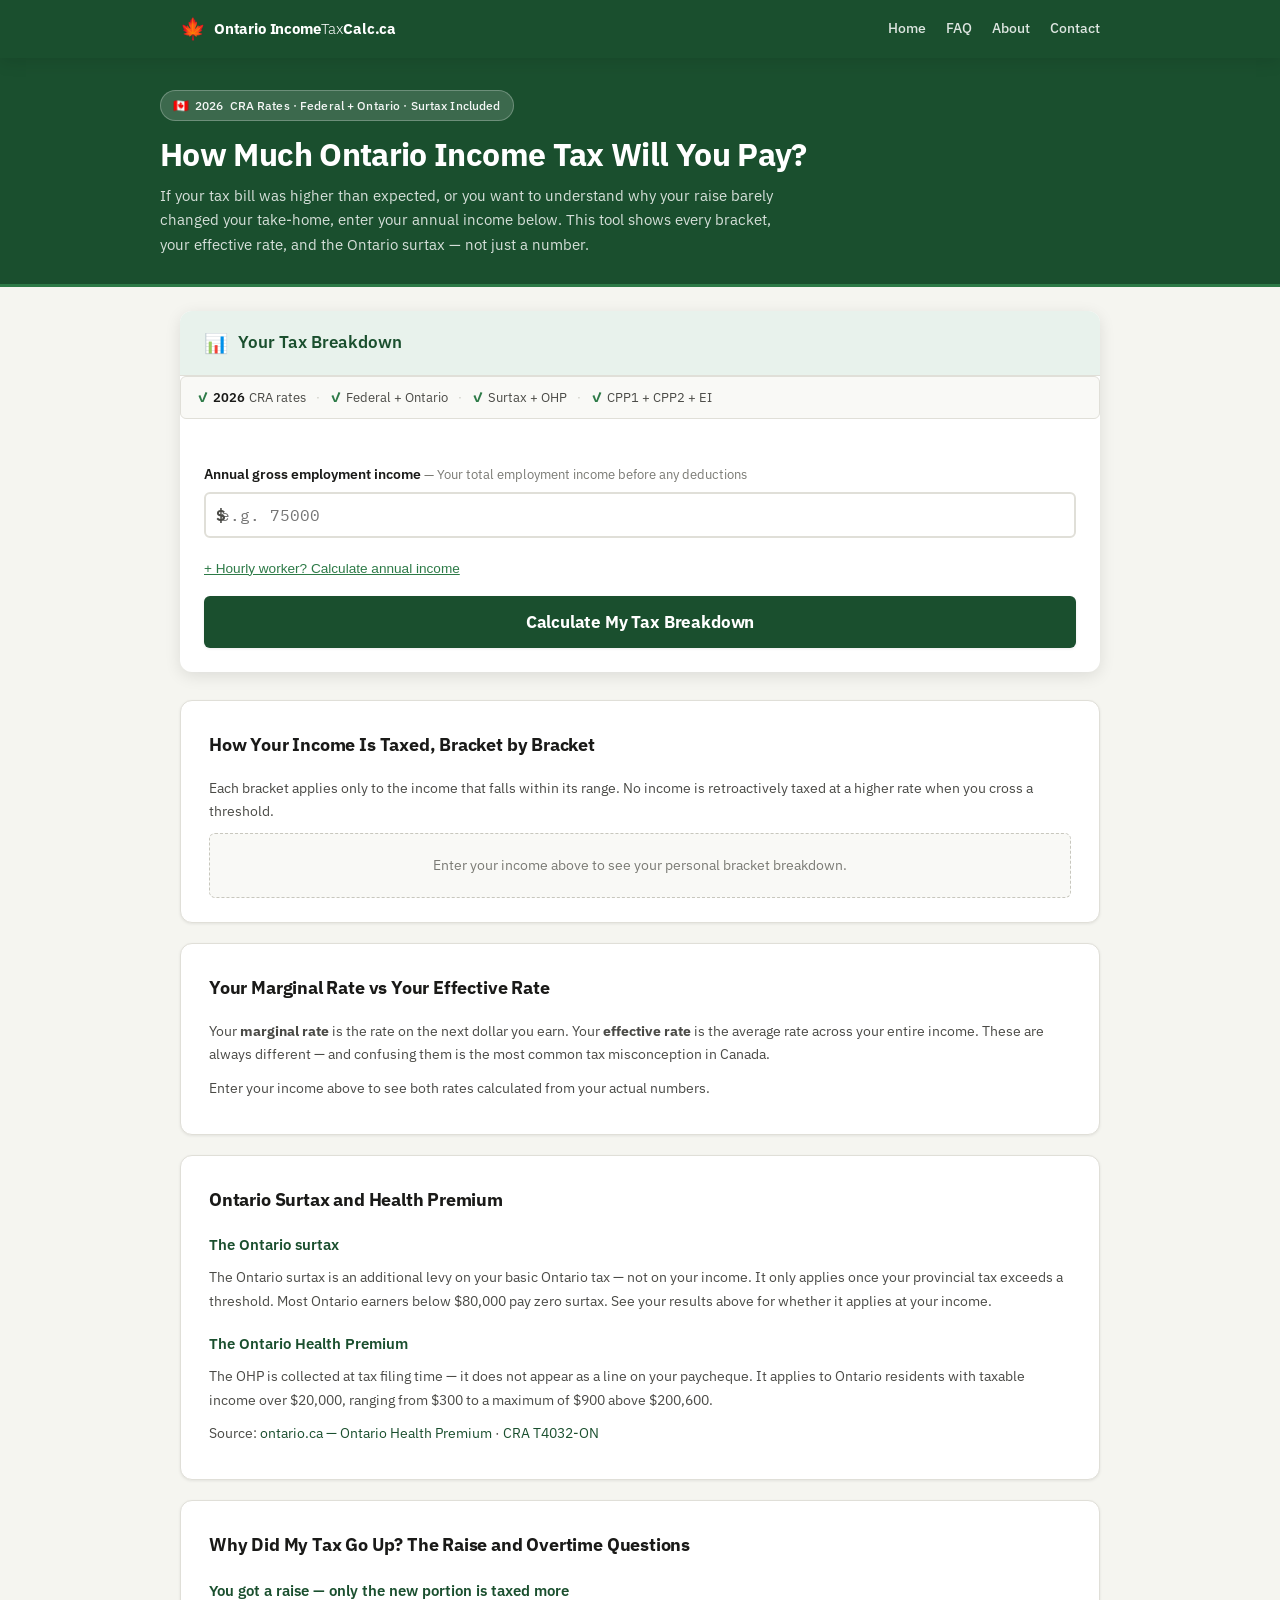
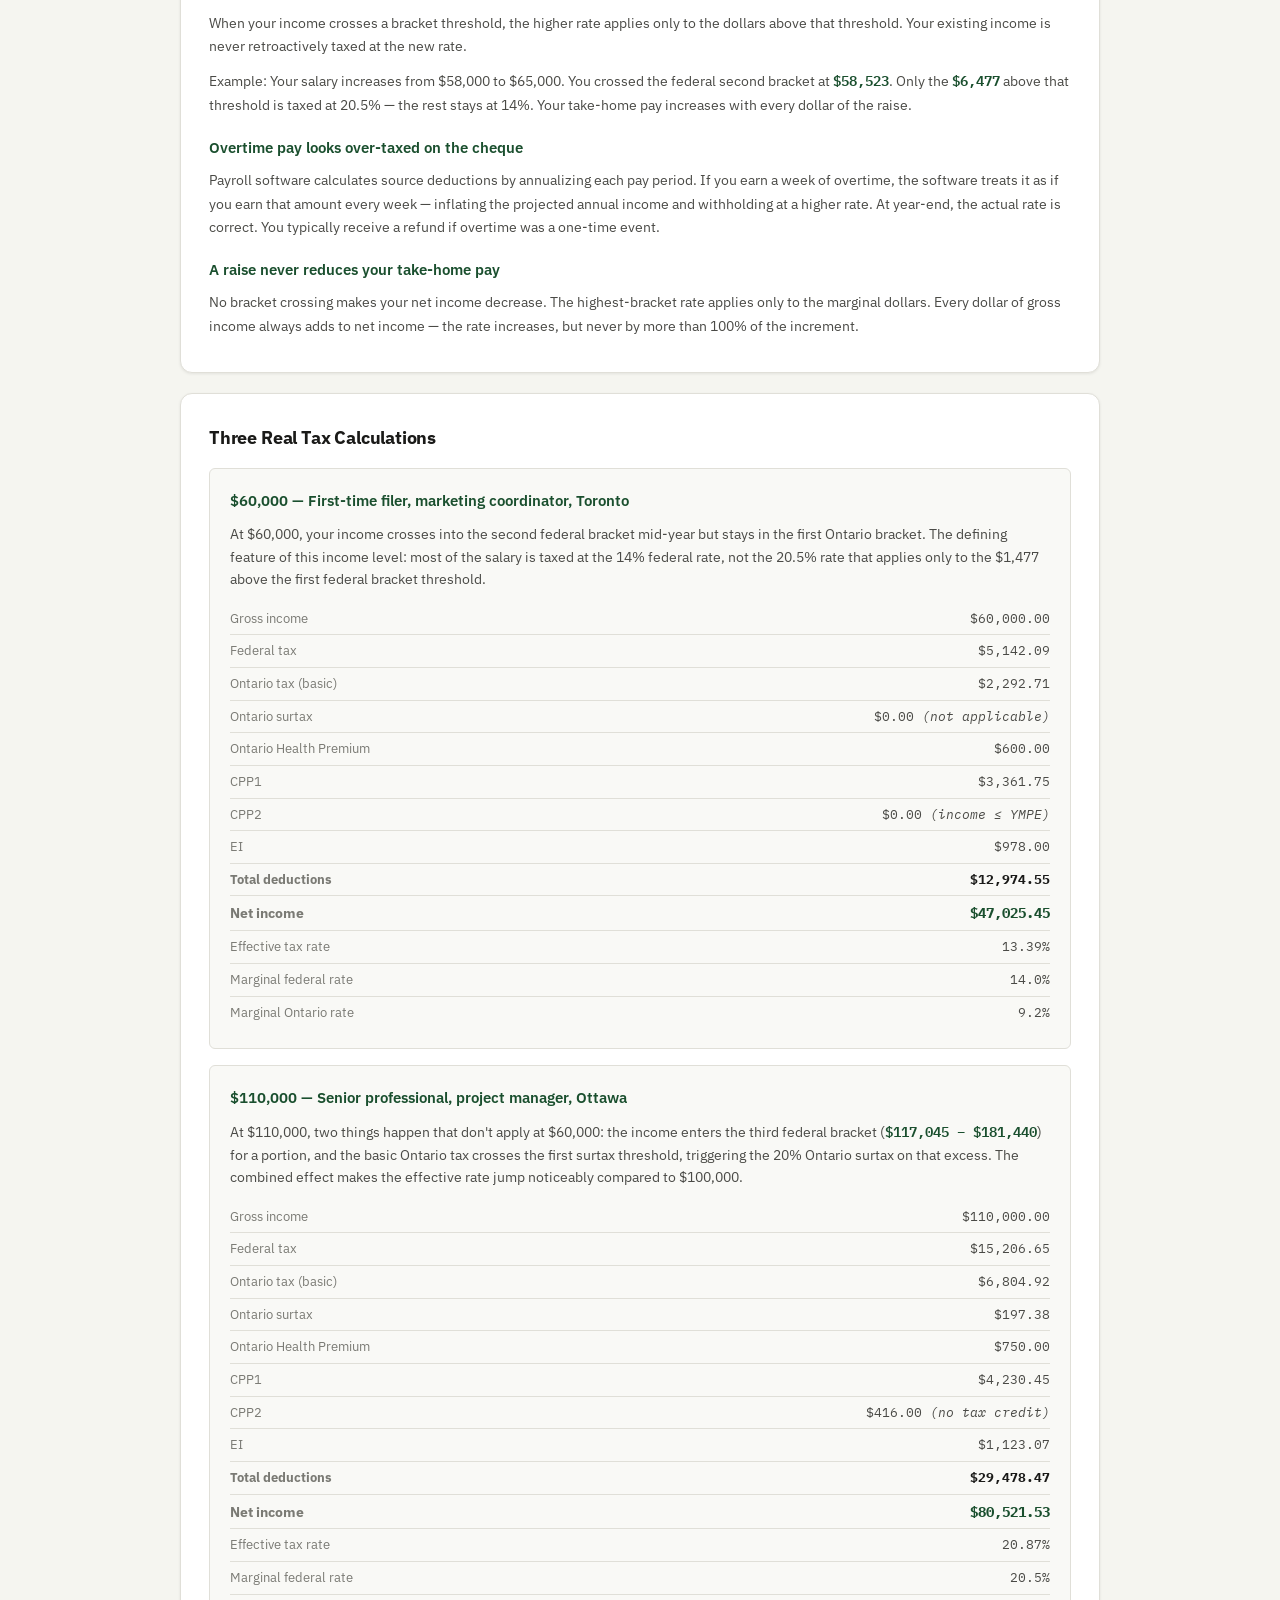
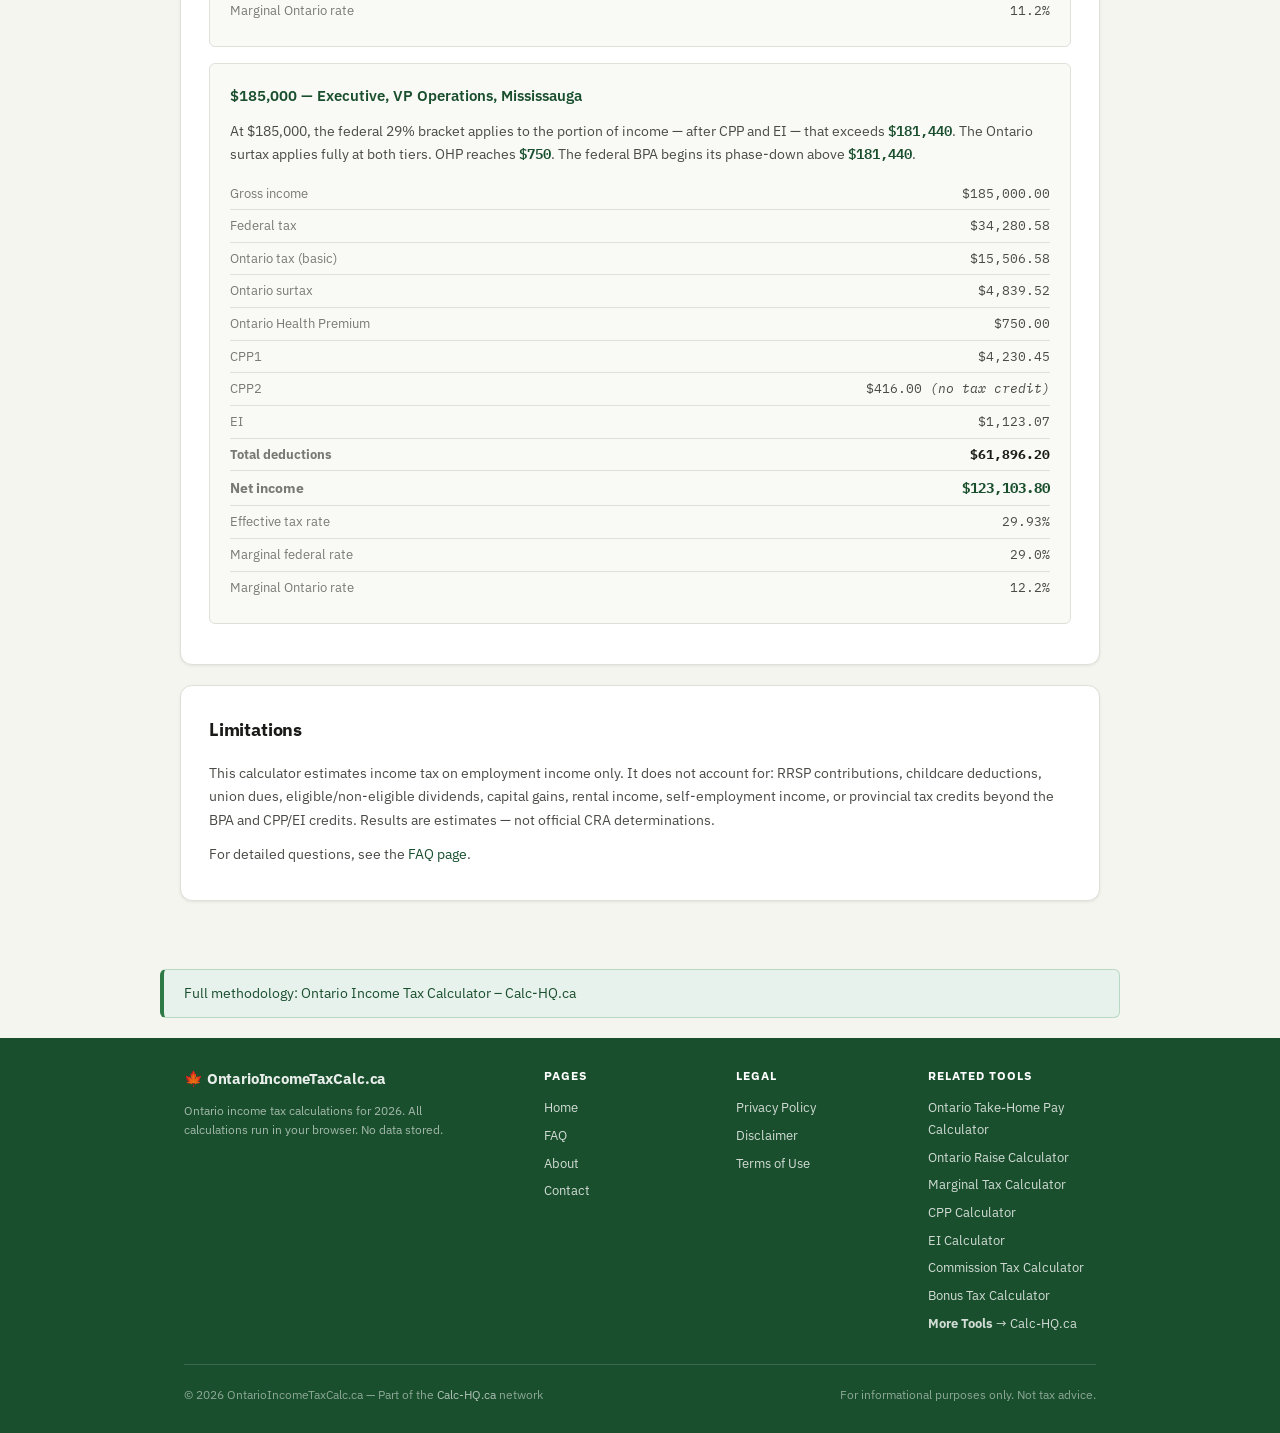
==== commit 3ec0e45a: "normalize index: remove methodology duplication, keep calculator-first architecture" ====
--- a/repos/ontarioincometaxcalc/index.html
+++ b/repos/ontarioincometaxcalc/index.html
@@ -189,45 +189,34 @@
          data-full-width-responsive="true"></ins>
   </div>
 
-  <!-- ── Section 5: Ontario Tax Explained ── -->
+  <!-- ── Section 5: Ontario Surtax & Health Premium (concept only) ── -->
   <section class="authority-section" id="ontario-tax-explained">
     <div class="section-header">
       <div class="section-number">5</div>
-      <h2>Ontario Tax Explained: Surtax and the Health Premium</h2>
+      <h2>Ontario Surtax and Health Premium</h2>
     </div>
 
     <h3>The Ontario surtax</h3>
-    <p>The Ontario surtax triggers on your <em>basic Ontario tax</em> — not on your income. Once your basic Ontario tax (the amount before surtax) exceeds <span class="config-val" data-key="surtaxThreshold1"></span>, a 20% surtax applies to the amount above that threshold. If your basic Ontario tax exceeds <span class="config-val" data-key="surtaxThreshold2"></span>, an additional 36% surtax applies to the amount above that second threshold.</p>
-    <p>At the <span class="config-val" data-key="surtaxThreshold1"></span> trigger, your income is approximately $<span id="surtax-income-approx"></span>. Below that income level, the surtax does not apply at all — regardless of your bracket rate.</p>
-    <p class="formula-display">Surtax = 20% × max(0, basicOntarioTax − <span class="config-val" data-key="surtaxThreshold1"></span>) + 36% × max(0, basicOntarioTax − <span class="config-val" data-key="surtaxThreshold2"></span>)</p>
+    <p>The Ontario surtax is an additional levy on your basic Ontario tax — not on your income. It only applies once your provincial tax exceeds a threshold. Most Ontario earners below $80,000 pay zero surtax. See your results above for whether it applies at your income.</p>
 
     <h3>The Ontario Health Premium</h3>
-    <p>The OHP is collected at tax filing time — it does not appear as a line on your paycheque. It is based on your taxable income for the year and follows a band schedule capped at <span class="config-val" data-key="ohpMax"></span>. The premium applies starting at $20,000 of income and reaches its maximum above $200,600.</p>
+    <p>The OHP is collected at tax filing time — it does not appear as a line on your paycheque. It applies to Ontario residents with taxable income over $20,000, ranging from $300 to a maximum of $900 above $200,600.</p>
+
+    <!-- Hidden spans for JS compatibility (inline script writes to these IDs) -->
+    <span id="surtax-income-approx" style="display:none"></span>
+    <span id="rate-change-note" style="display:none"></span>
+    <span id="surtax-faq-income" style="display:none"></span>
+    <span id="last-updated" style="display:none"></span>
+
     <p class="source-cite">Source: <a href="https://www.ontario.ca/page/ontario-health-premium" target="_blank" rel="noopener noreferrer">ontario.ca — Ontario Health Premium</a> · <a href="https://www.canada.ca/en/revenue-agency/services/forms-publications/payroll/t4032-payroll-deductions-tables/t4032on-jan/t4032on-january-general-information.html" target="_blank" rel="noopener noreferrer">CRA T4032-ON</a></p>
   </section>
 
-  <!-- ── Section 6: Federal Tax Explained ── -->
-  <section class="authority-section" id="federal-tax-explained">
-    <div class="section-header">
-      <div class="section-number">6</div>
-      <h2>Federal Tax in <span class="res-year-static"></span>: The Rate Cut and the Basic Personal Amount</h2>
-    </div>
-
-    <h3>Why the bottom rate is 14%, not 15%</h3>
-    <p id="rate-change-note"></p>
-
-    <h3>The Basic Personal Amount credit</h3>
-    <p>The federal BPA is not a tax-free zone. It is a non-refundable credit. The full BPA of <span class="config-val" data-key="federalBPA"></span> generates a credit of <span class="config-val" data-key="federalBPACredit"></span> (<span class="config-val" data-key="federalBPA"></span> × <span class="config-val" data-key="federalCreditRate"></span>). That credit is subtracted from your calculated federal tax — it does not reduce the income that enters the brackets.</p>
-    <p>For incomes above <span class="config-val" data-key="bpaPhaseoutStart"></span>, the BPA begins to phase down. It reaches its base value of <span class="config-val" data-key="federalBPABase"></span> at <span class="config-val" data-key="bpaPhaseoutEnd"></span>.</p>
-    <p>Ontario has its own BPA: <span class="config-val" data-key="ontarioBPA"></span>, generating a credit of <span class="config-val" data-key="ontarioBPACredit"></span> (<span class="config-val" data-key="ontarioBPA"></span> × <span class="config-val" data-key="ontarioCreditRate"></span>).</p>
-
-    <p class="source-cite">Source: <a href="https://www.canada.ca/en/revenue-agency/services/tax/individuals/frequently-asked-questions-individuals/canadian-income-tax-rates-individuals-current-previous-years.html" target="_blank" rel="noopener noreferrer">CRA — Tax rates for individuals</a></p>
-  </section>
+
 
   <!-- ── Section 7: Why Your Taxes Changed ── -->
   <section class="authority-section" id="why-taxes-changed">
     <div class="section-header">
-      <div class="section-number">7</div>
+      <div class="section-number">6</div>
       <h2>Why Did My Tax Go Up? The Raise and Overtime Questions</h2>
     </div>
 
@@ -242,25 +231,7 @@
     <p>No bracket crossing makes your net income decrease. The highest-bracket rate applies only to the marginal dollars. Every dollar of gross income always adds to net income — the rate increases, but never by more than 100% of the increment.</p>
   </section>
 
-  <!-- ── Section 8: CPP and EI ── -->
-  <section class="authority-section" id="cpp-ei-context">
-    <div class="section-header">
-      <div class="section-number">8</div>
-      <h2>CPP and EI: Deductions That Reduce Your Tax</h2>
-    </div>
-
-    <h3>CPP1 and EI generate non-refundable tax credits</h3>
-    <p>Your CPP1 contributions and EI premiums are deducted from your employment income before income tax is calculated. They also generate non-refundable credits at the federal and Ontario lowest bracket rates — reducing your final tax liability further.</p>
-    <p>CPP1 maxes at <span class="config-val" data-key="cpp1Max"></span> (on earnings up to <span class="config-val" data-key="ympe"></span> minus the $3,500 basic exemption, at <span class="config-val" data-key="cpp1Rate"></span>). EI maxes at <span class="config-val" data-key="eiMax"></span> (on earnings up to <span class="config-val" data-key="eiMaxEarnings"></span>, at <span class="config-val" data-key="eiRate"></span>).</p>
-
-    <h3>CPP2 is different: it reduces income but generates no credit</h3>
-    <p>On earnings between <span class="config-val" data-key="ympe"></span> and <span class="config-val" data-key="yampe"></span>, you pay CPP2 at <span class="config-val" data-key="cpp2Rate"></span>, up to <span class="config-val" data-key="cpp2Max"></span>. Unlike CPP1, CPP2 contributions do not generate a non-refundable tax credit — they are simply deducted from gross income. This asymmetry means CPP2's tax benefit is smaller than CPP1's per dollar contributed.</p>
-
-    <h3>Are CPP and EI taxes?</h3>
-    <p>CPP contributions build your entitlement to CPP retirement, disability, and survivor benefits. EI premiums fund your entitlement to employment insurance benefits. Neither is a pure tax — both are insurance/pension contributions with defined benefit structures. The employer matches CPP at 1:1 and EI at 1.4:1.</p>
-
-    <p class="source-cite">Source: <a href="https://www.canada.ca/en/revenue-agency/services/forms-publications/payroll/t4032-payroll-deductions-tables/t4032on-jan/t4032on-january-general-information.html" target="_blank" rel="noopener noreferrer">CRA T4032-ON 2026</a></p>
-  </section>
+
 
   <!-- Ad unit -->
   <div class="ad-unit ad-inactive" aria-hidden="true">
@@ -273,7 +244,7 @@
   <!-- ── Section 9: Example Calculations ── -->
   <section class="authority-section" id="example-calculations">
     <div class="section-header">
-      <div class="section-number">9</div>
+      <div class="section-number">7</div>
       <h2>Three Real Tax Calculations</h2>
     </div>
 
@@ -299,56 +270,16 @@
     </div>
   </section>
 
-  <!-- ── Section 10: FAQ ── -->
-  <section class="authority-section" id="faq-inline">
+  <!-- ── Section 9: Limitations & Methodology Link ── -->
+  <section class="authority-section" id="limitations">
     <div class="section-header">
-      <div class="section-number">10</div>
-      <h2>Specific Tax Questions</h2>
-    </div>
-
-    <div class="faq-item">
-      <h3 class="faq-q">I got a raise to $60,000 — will I take home less money?</h3>
-      <div class="faq-a">
-        <p>No. The second federal bracket (<span class="config-val" data-key="fedBracket2Rate"></span>) applies only to the income above <span class="config-val" data-key="fedBracket2Min"></span>. If your previous salary was $58,000 and your new salary is $60,000, only the $1,477 above the bracket threshold is taxed at 20.5% instead of 14%. That incremental difference is approximately $96 more in federal tax on the full raise — not a reduction in take-home pay on the salary below $58,523. Your after-tax pay increases with every dollar of the raise.</p>
-      </div>
-    </div>
-
-    <div class="faq-item">
-      <h3 class="faq-q">What is the Ontario surtax and who pays it?</h3>
-      <div class="faq-a">
-        <p>The Ontario surtax is an additional levy on your basic Ontario tax — not on your income. It triggers when your basic Ontario tax exceeds <span class="config-val" data-key="surtaxThreshold1"></span>. At that threshold, the corresponding income is roughly $<span id="surtax-faq-income"></span>. The 20% surtax applies to the basic Ontario tax above that amount; if your basic Ontario tax also exceeds <span class="config-val" data-key="surtaxThreshold2"></span>, an additional 36% applies to that higher excess. Most Ontario earners below $80,000 pay zero surtax.</p>
-      </div>
-    </div>
-
-    <div class="faq-item">
-      <h3 class="faq-q">Why do I pay more tax than a colleague in Quebec with the same salary?</h3>
-      <div class="faq-a">
-        <p>Ontario and Quebec have different provincial tax structures. Ontario's five brackets range from 5.05% to 13.16%, but Ontario also levies a surtax and the Ontario Health Premium that Quebec does not. Quebec has higher provincial rates at lower incomes but allows deductions Ontario does not. The federal tax is identical in both provinces; the difference is entirely provincial. At $75,000, the Ontario-Quebec difference in total provincial tax is typically $1,000–$2,500 depending on credits claimed.</p>
-      </div>
-    </div>
-
-    <div class="faq-item">
-      <h3 class="faq-q">Is CPP a tax or a contribution?</h3>
-      <div class="faq-a">
-        <p>CPP is a mandatory contribution to a defined-benefit pension plan — not a tax. Your CPP1 contributions (up to <span class="config-val" data-key="cpp1Max"></span> in <span class="config-val" data-key="taxYear"></span>) accumulate entitlements that pay out as retirement income, disability benefits, and survivor benefits. The contribution rate (<span class="config-val" data-key="cpp1Rate"></span>) and ceiling (<span class="config-val" data-key="ympe"></span>) are set annually by the federal government. Unlike income tax, CPP contributions have a defined return: your CPP pension at 65 is directly related to your contribution history.</p>
-      </div>
-    </div>
-
-    <div class="faq-item">
-      <h3 class="faq-q">What is the Ontario Health Premium and why isn't it on my paycheque?</h3>
-      <div class="faq-a">
-        <p>The OHP is an Ontario provincial levy collected through the tax return — not through payroll. It does not appear on your T4 or paycheque stub. The OHP applies based on your taxable income for the full year, ranging from $0 under $20,000 to a maximum of <span class="config-val" data-key="ohpMax"></span> above $200,600. You pay it when filing your Ontario return. If you are surprised by an OHP balance owing, it is because the annual calculation was not reflected in payroll withholding.</p>
-      </div>
-    </div>
-
-    <div class="faq-item">
-      <h3 class="faq-q">My employer withholds tax at source — will I owe more at tax time?</h3>
-      <div class="faq-a">
-        <p>Whether you owe more at tax time comes down to whether your employer's source deduction matched your actual annual income. CRA uses annualized withholding based on your regular pay period. If you had a bonus, irregular overtime, or multiple employers in the same year, the total withholding may fall short of what you actually owe — potentially by hundreds of dollars. RRSP contributions, deductible union dues, or other credits can go the other way and produce a refund. The most reliable approach: run the full calculation at your actual year-end income to check before April.</p>
-      </div>
-    </div>
-
-    <p class="faq-more">More tax questions answered on the <a href="faq.html">full FAQ page →</a></p>
+      <div class="section-number">8</div>
+      <h2>Limitations</h2>
+    </div>
+
+    <p>This calculator estimates income tax on employment income only. It does not account for: RRSP contributions, childcare deductions, union dues, eligible/non-eligible dividends, capital gains, rental income, self-employment income, or provincial tax credits beyond the BPA and CPP/EI credits. Results are estimates — not official CRA determinations.</p>
+
+    <p>For detailed questions, see the <a href="faq.html">FAQ page</a>.</p>
   </section>
 
   <!-- Ad unit -->
@@ -359,39 +290,7 @@
          data-full-width-responsive="true"></ins>
   </div>
 
-  <!-- ── Section 11: Methodology ── -->
-  <section class="authority-section" id="methodology">
-    <div class="section-header">
-      <div class="section-number">11</div>
-      <h2>How This Calculator Works</h2>
-    </div>
-
-    <p>Rates current for tax year <span class="res-year-static"></span>. Last updated: <span id="last-updated"></span>.</p>
-
-    <h3>Federal income tax</h3>
-    <p>Progressive bracket application on employment income minus CPP1 and EI. Federal Basic Personal Amount credit applied at the lowest federal bracket rate. Formula: <code>BPA × creditRate</code>. CPP1 and EI each generate additional non-refundable credits at the same rate.</p>
-
-    <h3>Ontario provincial tax</h3>
-    <p>Progressive bracket application on the same taxable income (after CPP1 and EI). Ontario BPA credit applied at Ontario's lowest rate. Ontario surtax formula: <code>0.20 × max(0, basicOntarioTax − threshold1) + 0.36 × max(0, basicOntarioTax − threshold2)</code>. Surtax is applied to basic Ontario tax, not to income.</p>
-
-    <h3>Ontario Health Premium</h3>
-    <p>Computed from the OHP band schedule using gross income. Not a payroll deduction. Effective rate formula: <code>(federalTax + ontarioTax + surtax + OHP) / grossIncome</code>.</p>
-
-    <h3>CPP and EI</h3>
-    <p>CPP1 on <code>(income − $3,500) × 5.95%</code>, capped at max CPP1. CPP2 on earnings between YMPE and YAMPE at 4.00%, capped at max CPP2. CPP2 is not deductible for tax credit purposes. EI on earnings up to maximum insurable earnings at the premium rate, capped at the annual maximum.</p>
-
-    <h3>Known limitations</h3>
-    <p>This calculator estimates income tax on employment income only. It does not account for: RRSP contributions, childcare deductions, union dues, eligible/non-eligible dividends, capital gains, rental income, self-employment income, or provincial tax credits beyond the BPA and CPP/EI credits. Results are estimates — not official CRA determinations.</p>
-
-    <h3>Sources</h3>
-    <ul class="source-list">
-      <li><a href="https://www.canada.ca/en/revenue-agency/services/forms-publications/payroll/t4032-payroll-deductions-tables/t4032on-jan/t4032on-january-general-information.html" target="_blank" rel="noopener noreferrer">CRA T4032-ON — Payroll Deductions Tables (January 2026)</a></li>
-      <li><a href="https://www.canada.ca/en/revenue-agency/services/forms-publications/payroll/t4032-payroll-deductions-tables/t4032on-july/t4032on-july-general-information.html" target="_blank" rel="noopener noreferrer">CRA T4032-ON — Payroll Deductions Tables (July 2025)</a></li>
-      <li><a href="https://www.canada.ca/en/revenue-agency/services/tax/individuals/frequently-asked-questions-individuals/canadian-income-tax-rates-individuals-current-previous-years.html" target="_blank" rel="noopener noreferrer">CRA — Tax rates and income brackets for individuals</a></li>
-      <li><a href="https://www.canada.ca/en/employment-social-development/news/2025/09/canada-employment-insurance-commission-sets-the-2026-employment-insurance-premium-rate.html" target="_blank" rel="noopener noreferrer">ESDC — 2026 EI Premium Rate Announcement</a></li>
-      <li><a href="https://www.ontario.ca/page/ontario-health-premium" target="_blank" rel="noopener noreferrer">ontario.ca — Ontario Health Premium schedule</a></li>
-    </ul>
-  </section>
+
 
 </main>
 
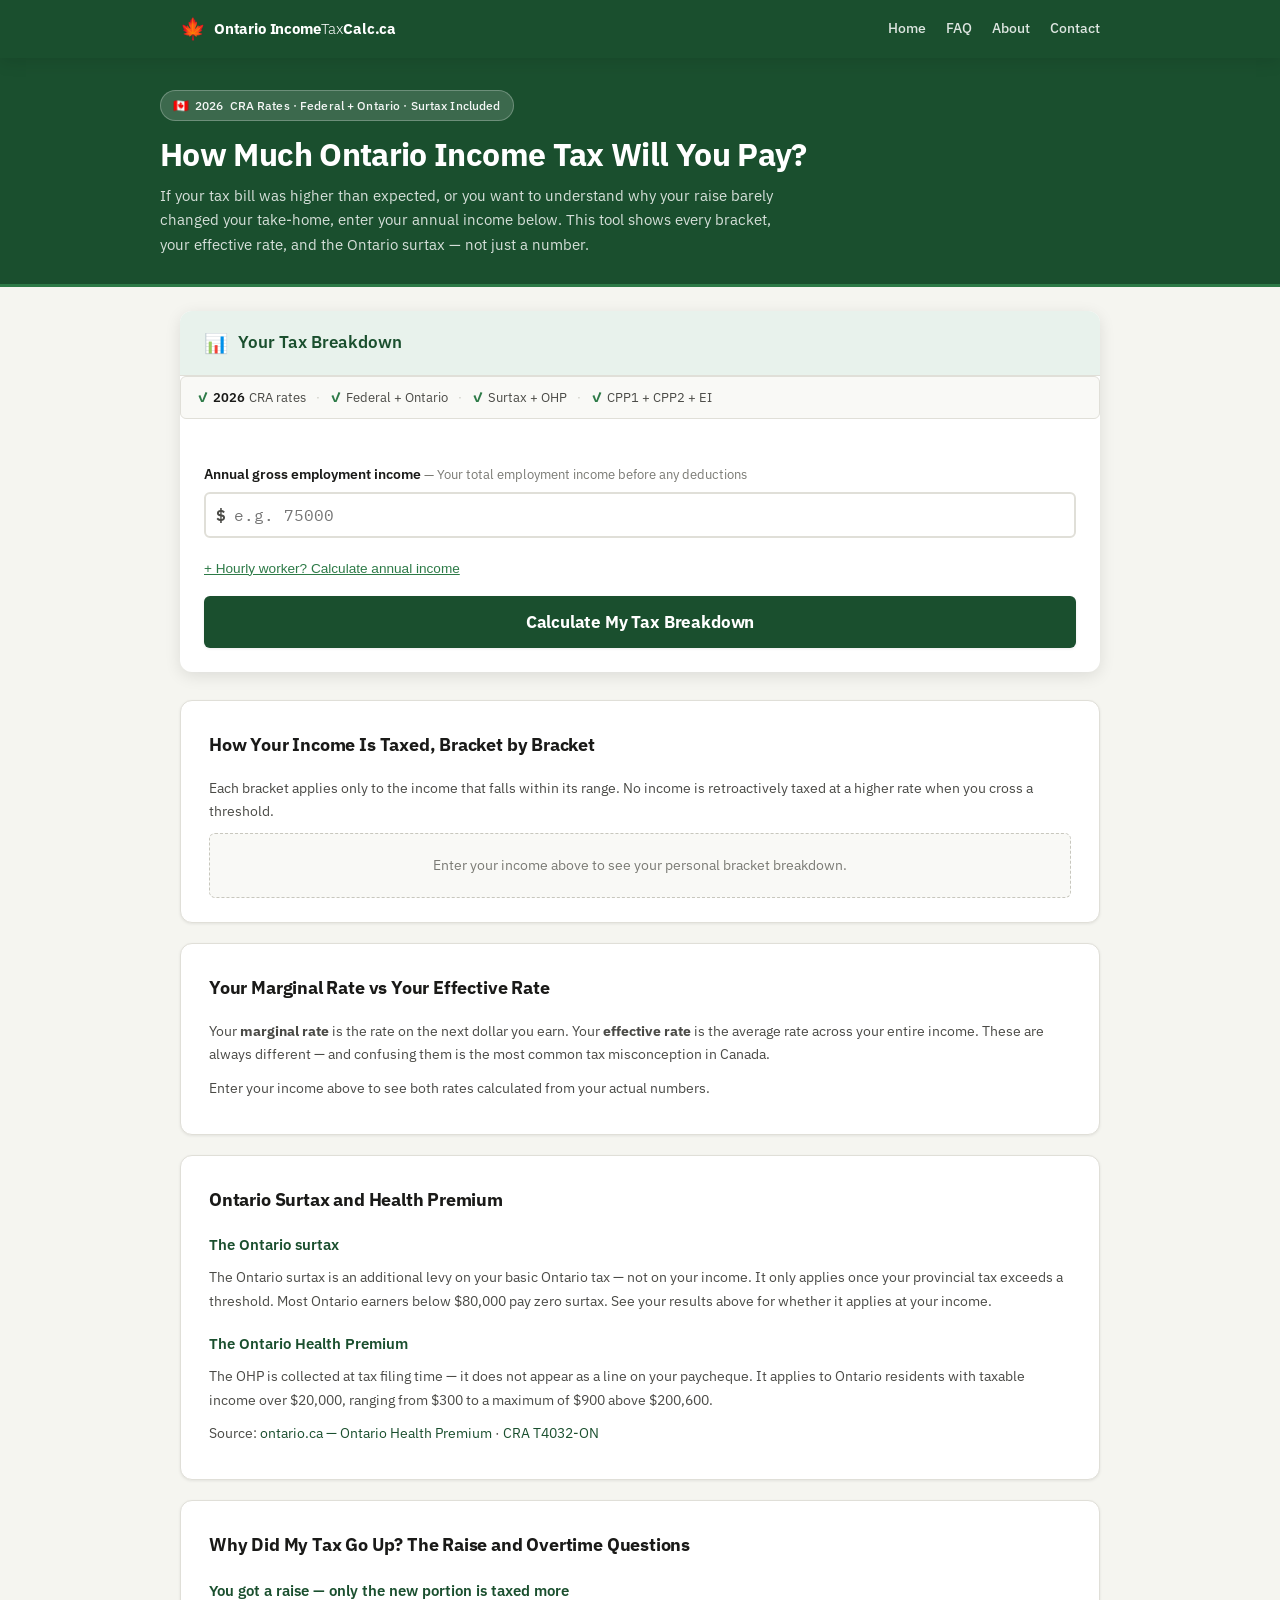
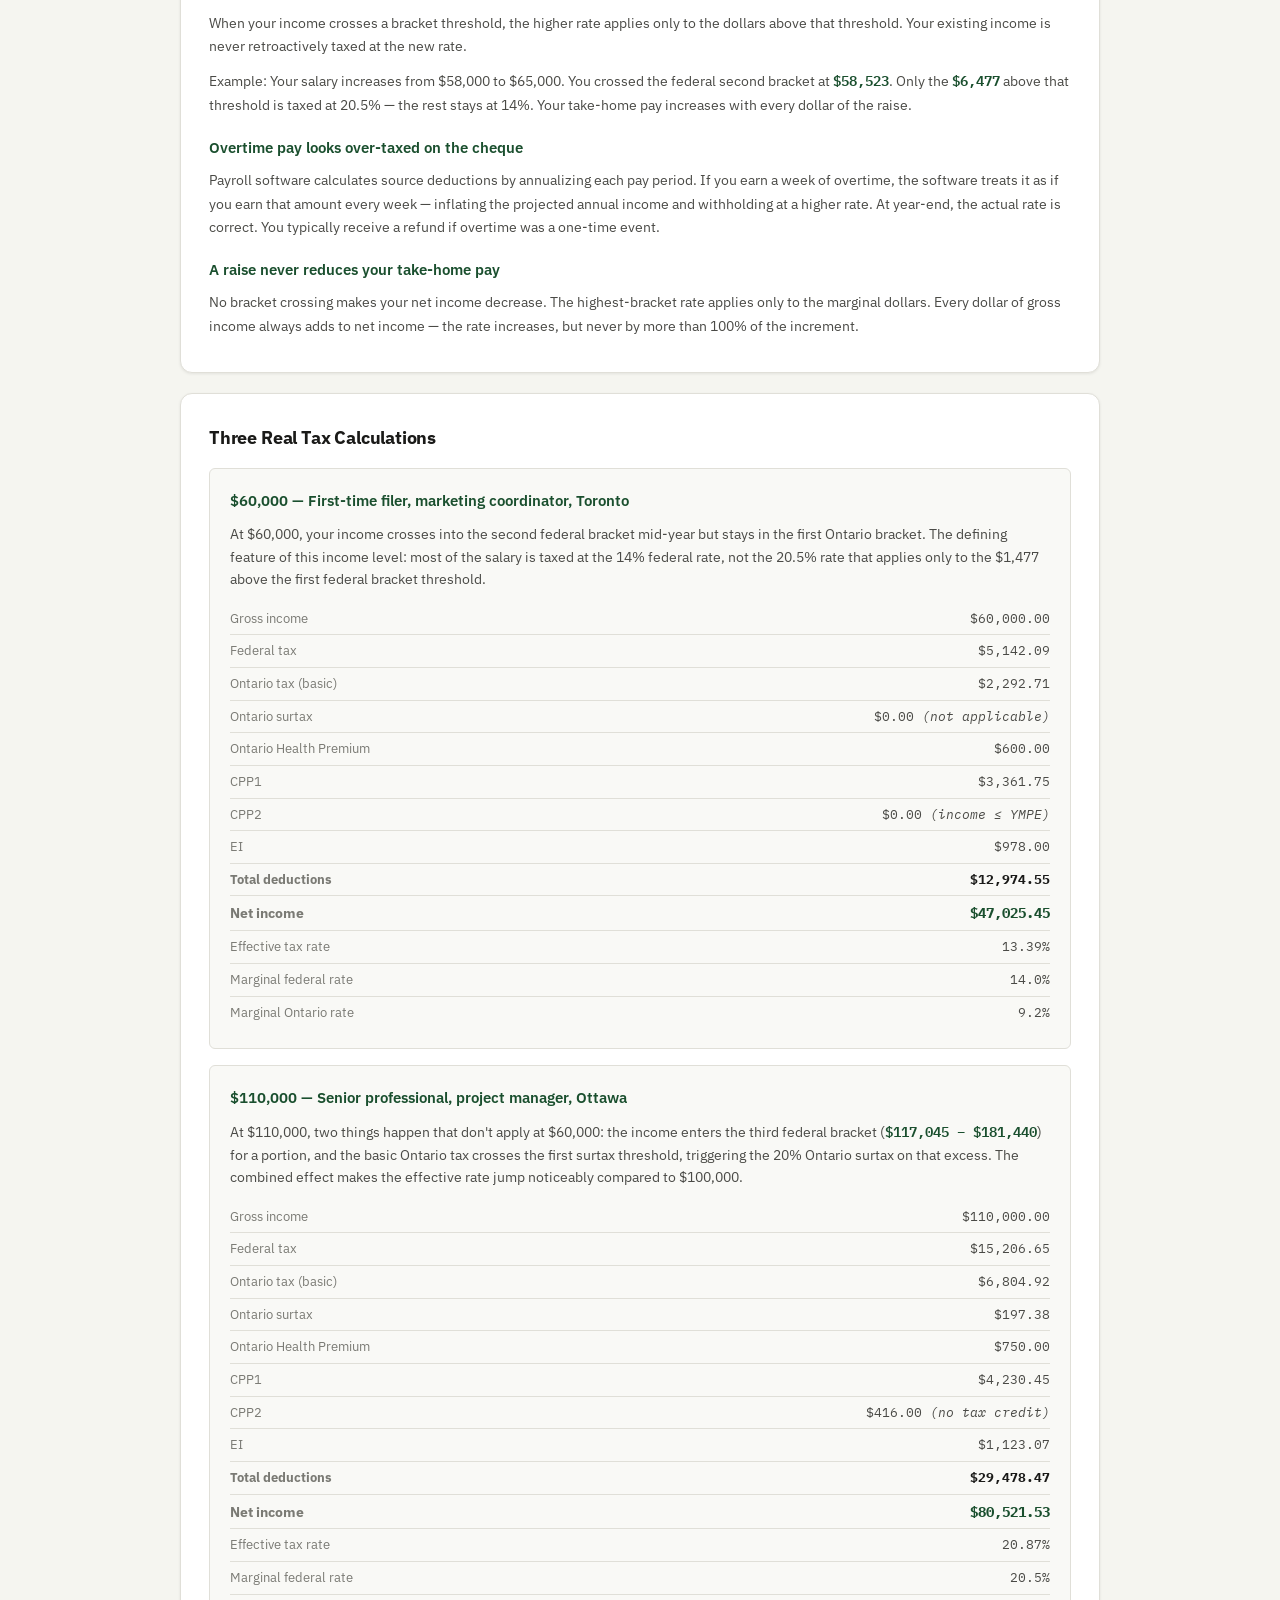
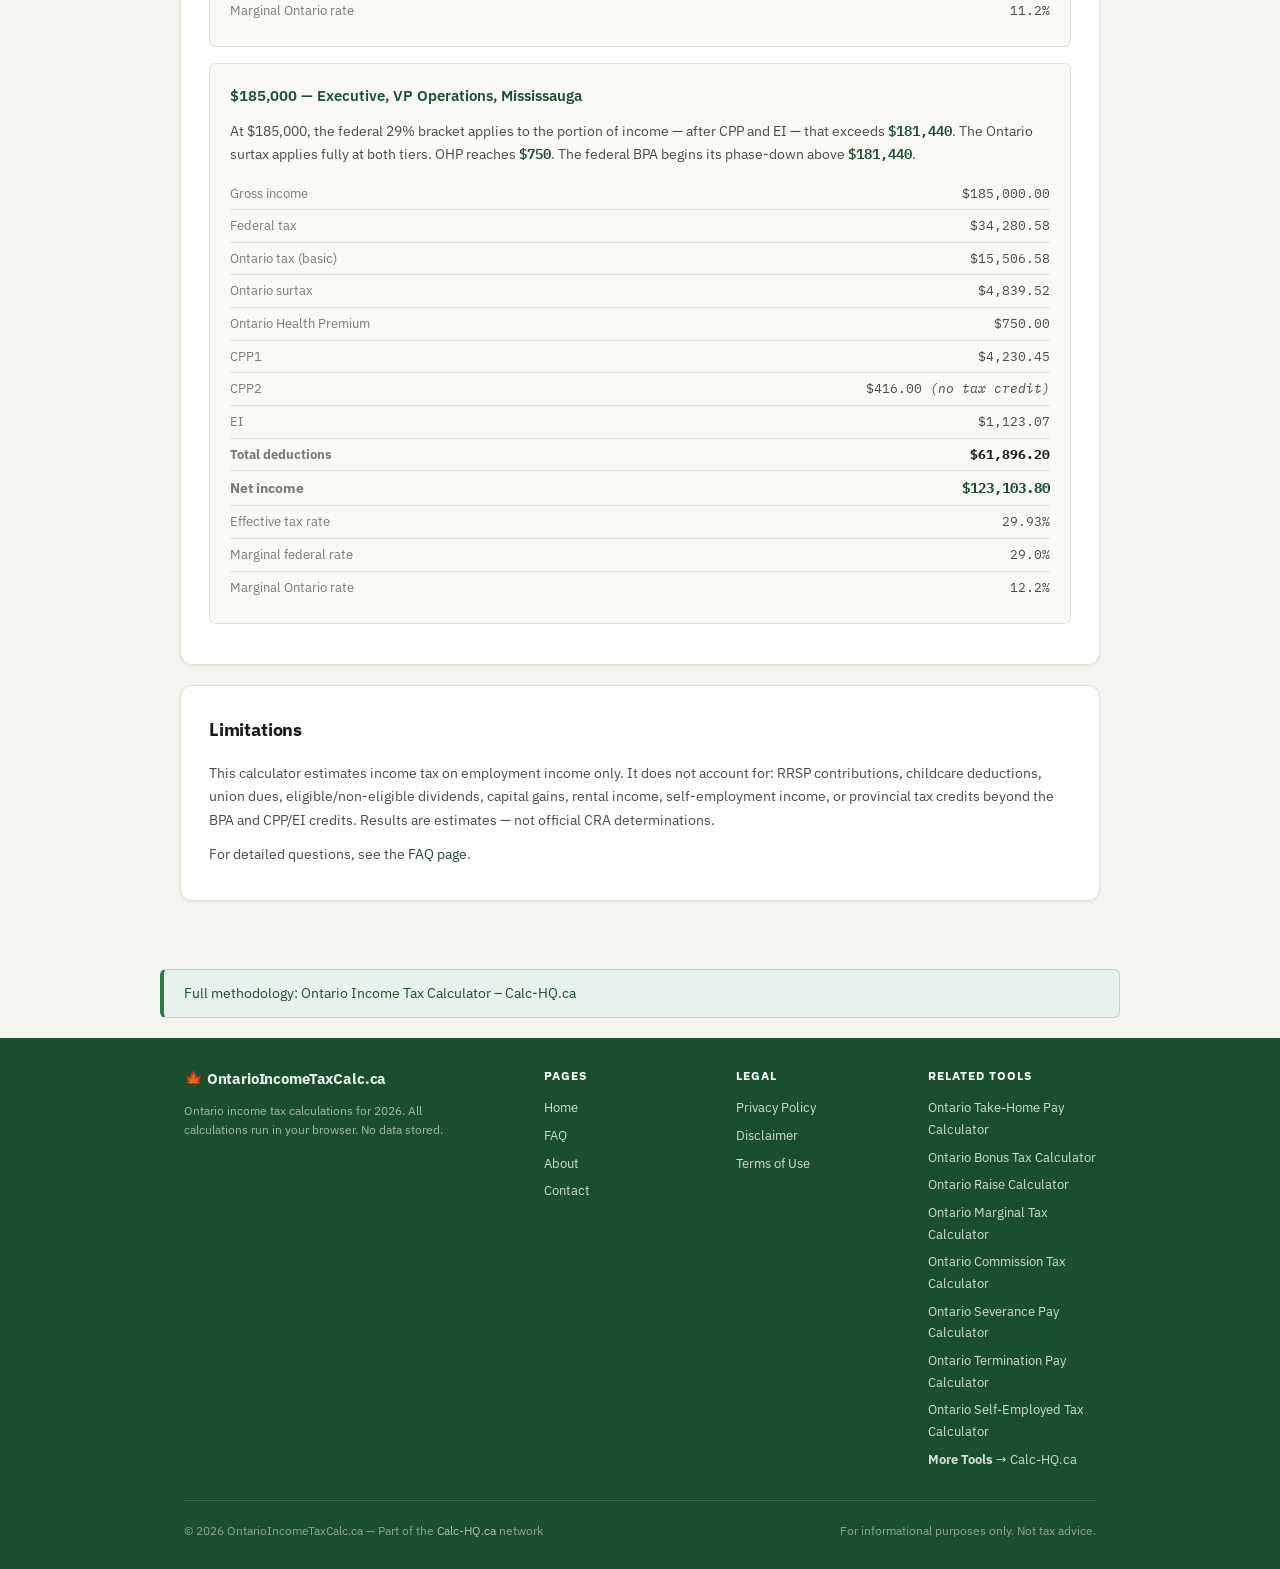
==== commit 35e1cfab: "fix: align bracket rate display precision" ====
--- a/repos/ontarioincometaxcalc/index.html
+++ b/repos/ontarioincometaxcalc/index.html
@@ -527,11 +527,11 @@
     var container = document.getElementById("bracket-tables-container");
 
     var fedBPALine = '<tr class="bpa-row"><td colspan="3">Federal BPA credit</td><td>−' + r.fmt(r.federalBPACredit) + '</td><td></td></tr>';
-    var fedCPPLine = '<tr class="bpa-row"><td colspan="3">CPP1 credit</td><td>−' + r.fmt(r.federalCPP1Credit) + '</td><td></td></tr>';
+    var fedCPPLine = '<tr class="bpa-row"><td colspan="3">CPP1 credit</td><td>−' + r.fmt(r.federalCPPBaseCredit) + '</td><td></td></tr>';
     var fedEILine  = '<tr class="bpa-row"><td colspan="3">EI credit</td><td>−' + r.fmt(r.federalEICredit) + '</td><td></td></tr>';
 
     var onBPALine  = '<tr class="bpa-row"><td colspan="3">Ontario BPA credit</td><td>−' + r.fmt(r.ontarioBPACredit) + '</td><td></td></tr>';
-    var onCPPLine  = '<tr class="bpa-row"><td colspan="3">CPP1 credit</td><td>−' + r.fmt(r.ontarioCPP1Credit) + '</td><td></td></tr>';
+    var onCPPLine  = '<tr class="bpa-row"><td colspan="3">CPP1 credit</td><td>−' + r.fmt(r.ontarioCPPBaseCredit) + '</td><td></td></tr>';
     var onEILine   = '<tr class="bpa-row"><td colspan="3">EI credit</td><td>−' + r.fmt(r.ontarioEICredit) + '</td><td></td></tr>';
 
     container.innerHTML =
@@ -559,7 +559,7 @@
       var active = b.incomeInBracket > 0;
       return '<tr class="' + (active ? "bracket-active" : "bracket-inactive") + '">' +
         '<td>' + bracketLabel + '</td>' +
-        '<td>' + (b.rate * 100).toFixed(1) + '%</td>' +
+        '<td>' + (b.rate * 100).toFixed(2) + '%</td>' +
         '<td>' + (active ? fmtDollar(b.incomeInBracket) : '—') + '</td>' +
         '<td>' + (active ? fmtDollar(b.taxInBracket) : '$0.00') + '</td>' +
         '<td>' + fmtDollar(b.cumulative) + '</td>' +
--- a/repos/ontarioincometaxcalc/css/style.css
+++ b/repos/ontarioincometaxcalc/css/style.css
@@ -288,7 +288,7 @@
   pointer-events: none;
   font-family: 'IBM Plex Mono', monospace;
 }
-.input-wrap-dollar input {
+.input-group .input-wrap-dollar input[type="number"] {
   padding-left: 28px;
 }
 .input-group input[type="number"],
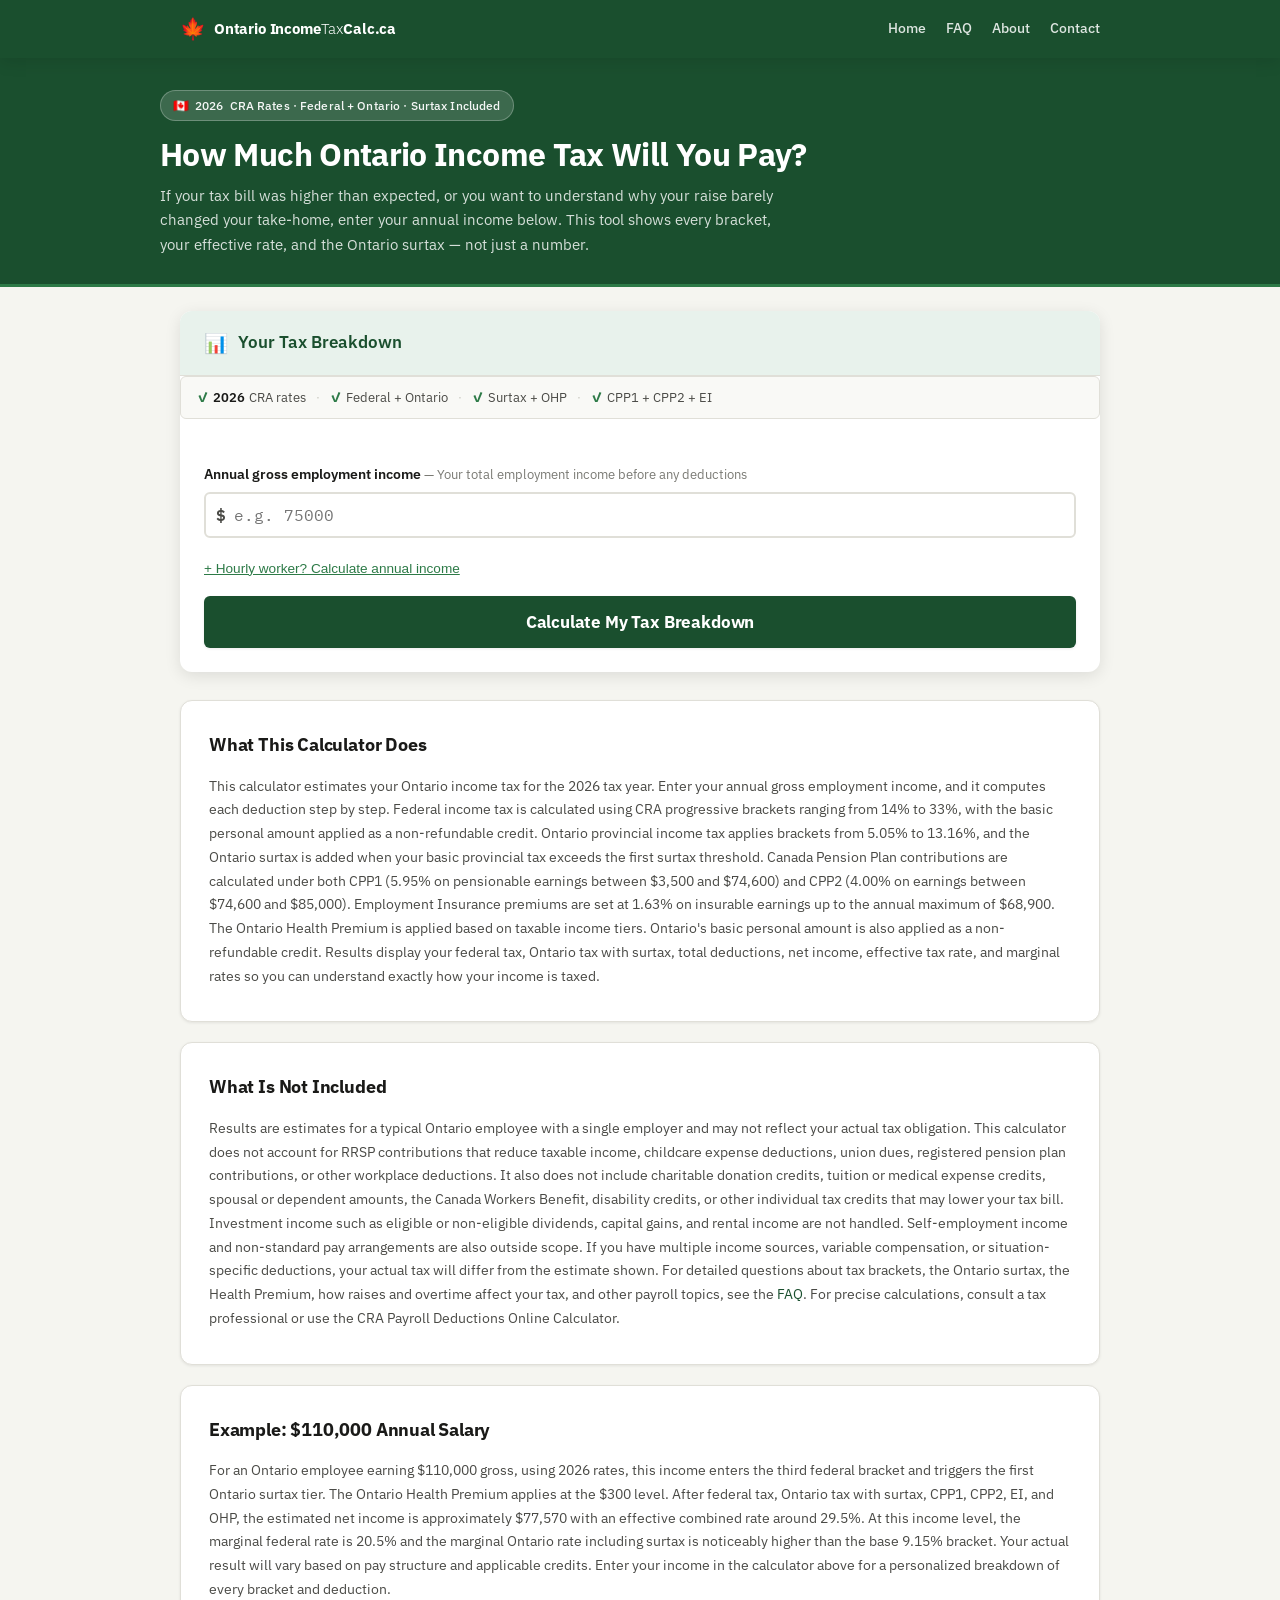
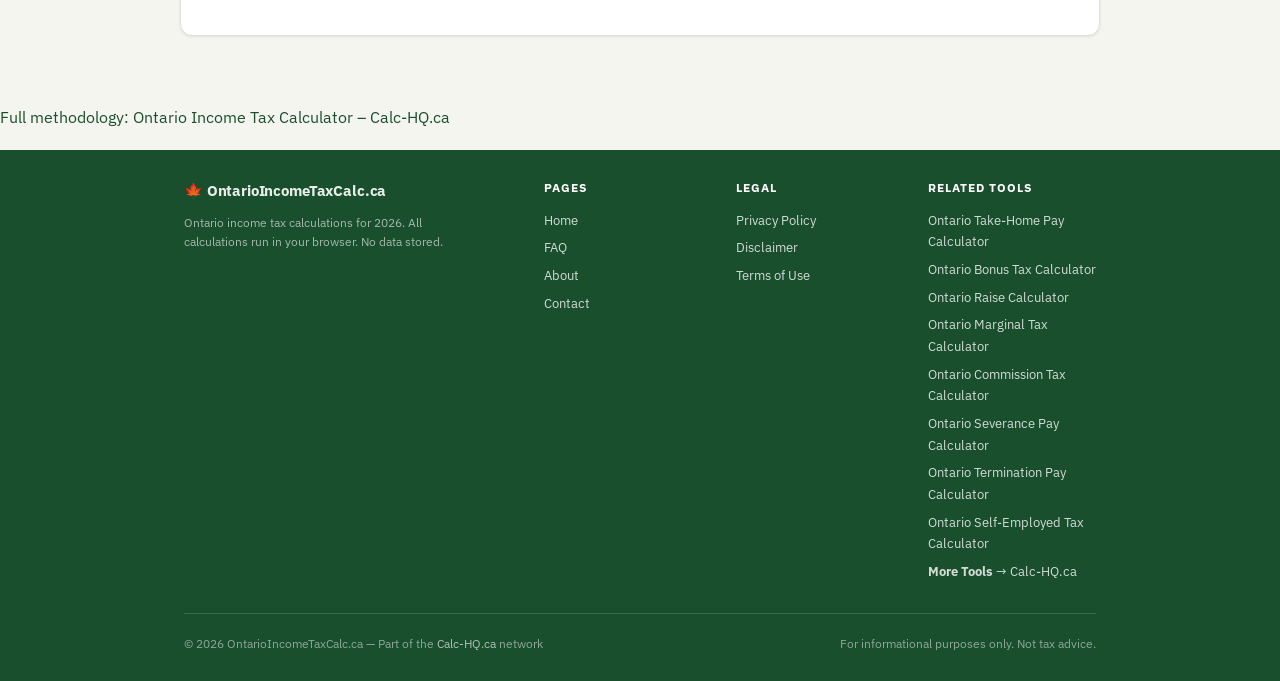
==== commit a45a7e93: "fix: homepage content-density polish — remove long article sections, add compact support content" ====
--- a/repos/ontarioincometaxcalc/index.html
+++ b/repos/ontarioincometaxcalc/index.html
@@ -156,30 +156,30 @@
          data-full-width-responsive="true"></ins>
   </div>
 
-  <!-- ── Section 3: Bracket Breakdown Tables ── -->
-  <section class="authority-section" id="bracket-breakdown">
-    <div class="section-header">
-      <div class="section-number">3</div>
-      <h2>How Your Income Is Taxed, Bracket by Bracket</h2>
-    </div>
-    <p>Each bracket applies only to the income that falls within its range. No income is retroactively taxed at a higher rate when you cross a threshold.</p>
-
-    <div id="bracket-tables-container">
-      <div class="bracket-placeholder">Enter your income above to see your personal bracket breakdown.</div>
-    </div>
-  </section>
-
-  <!-- ── Section 4: Marginal vs Effective ── -->
-  <section class="authority-section" id="marginal-vs-effective">
-    <div class="section-header">
-      <div class="section-number">4</div>
-      <h2>Your Marginal Rate vs Your Effective Rate</h2>
-    </div>
-    <div id="marginal-effective-content">
-      <p>Your <strong>marginal rate</strong> is the rate on the next dollar you earn. Your <strong>effective rate</strong> is the average rate across your entire income. These are always different — and confusing them is the most common tax misconception in Canada.</p>
-      <p>Enter your income above to see both rates calculated from your actual numbers.</p>
-    </div>
-  </section>
+  <!-- Hidden JS targets (calculator script writes to these IDs) -->
+  <div style="display:none">
+    <div id="bracket-tables-container"></div>
+    <div id="marginal-effective-content"></div>
+    <span id="surtax-income-approx"></span>
+    <span id="rate-change-note"></span>
+    <span id="surtax-faq-income"></span>
+    <span id="last-updated"></span>
+    <div id="example-60k-table"></div>
+    <div id="example-110k-table"></div>
+    <div id="example-185k-table"></div>
+  </div>
+
+  <!-- What This Calculator Does -->
+  <div class="authority-section">
+    <h2>What This Calculator Does</h2>
+    <p>This calculator estimates your Ontario income tax for the 2026 tax year. Enter your annual gross employment income, and it computes each deduction step by step. Federal income tax is calculated using CRA progressive brackets ranging from 14% to 33%, with the basic personal amount applied as a non-refundable credit. Ontario provincial income tax applies brackets from 5.05% to 13.16%, and the Ontario surtax is added when your basic provincial tax exceeds the first surtax threshold. Canada Pension Plan contributions are calculated under both CPP1 (5.95% on pensionable earnings between $3,500 and $74,600) and CPP2 (4.00% on earnings between $74,600 and $85,000). Employment Insurance premiums are set at 1.63% on insurable earnings up to the annual maximum of $68,900. The Ontario Health Premium is applied based on taxable income tiers. Ontario's basic personal amount is also applied as a non-refundable credit. Results display your federal tax, Ontario tax with surtax, total deductions, net income, effective tax rate, and marginal rates so you can understand exactly how your income is taxed.</p>
+  </div>
+
+  <!-- What Is Not Included -->
+  <div class="authority-section">
+    <h2>What Is Not Included</h2>
+    <p>Results are estimates for a typical Ontario employee with a single employer and may not reflect your actual tax obligation. This calculator does not account for RRSP contributions that reduce taxable income, childcare expense deductions, union dues, registered pension plan contributions, or other workplace deductions. It also does not include charitable donation credits, tuition or medical expense credits, spousal or dependent amounts, the Canada Workers Benefit, disability credits, or other individual tax credits that may lower your tax bill. Investment income such as eligible or non-eligible dividends, capital gains, and rental income are not handled. Self-employment income and non-standard pay arrangements are also outside scope. If you have multiple income sources, variable compensation, or situation-specific deductions, your actual tax will differ from the estimate shown. For detailed questions about tax brackets, the Ontario surtax, the Health Premium, how raises and overtime affect your tax, and other payroll topics, see the <a href="faq.html">FAQ</a>. For precise calculations, consult a tax professional or use the CRA Payroll Deductions Online Calculator.</p>
+  </div>
 
   <!-- Ad unit -->
   <div class="ad-unit ad-inactive" aria-hidden="true">
@@ -189,49 +189,11 @@
          data-full-width-responsive="true"></ins>
   </div>
 
-  <!-- ── Section 5: Ontario Surtax & Health Premium (concept only) ── -->
-  <section class="authority-section" id="ontario-tax-explained">
-    <div class="section-header">
-      <div class="section-number">5</div>
-      <h2>Ontario Surtax and Health Premium</h2>
-    </div>
-
-    <h3>The Ontario surtax</h3>
-    <p>The Ontario surtax is an additional levy on your basic Ontario tax — not on your income. It only applies once your provincial tax exceeds a threshold. Most Ontario earners below $80,000 pay zero surtax. See your results above for whether it applies at your income.</p>
-
-    <h3>The Ontario Health Premium</h3>
-    <p>The OHP is collected at tax filing time — it does not appear as a line on your paycheque. It applies to Ontario residents with taxable income over $20,000, ranging from $300 to a maximum of $900 above $200,600.</p>
-
-    <!-- Hidden spans for JS compatibility (inline script writes to these IDs) -->
-    <span id="surtax-income-approx" style="display:none"></span>
-    <span id="rate-change-note" style="display:none"></span>
-    <span id="surtax-faq-income" style="display:none"></span>
-    <span id="last-updated" style="display:none"></span>
-
-    <p class="source-cite">Source: <a href="https://www.ontario.ca/page/ontario-health-premium" target="_blank" rel="noopener noreferrer">ontario.ca — Ontario Health Premium</a> · <a href="https://www.canada.ca/en/revenue-agency/services/forms-publications/payroll/t4032-payroll-deductions-tables/t4032on-jan/t4032on-january-general-information.html" target="_blank" rel="noopener noreferrer">CRA T4032-ON</a></p>
-  </section>
-
-
-
-  <!-- ── Section 7: Why Your Taxes Changed ── -->
-  <section class="authority-section" id="why-taxes-changed">
-    <div class="section-header">
-      <div class="section-number">6</div>
-      <h2>Why Did My Tax Go Up? The Raise and Overtime Questions</h2>
-    </div>
-
-    <h3>You got a raise — only the new portion is taxed more</h3>
-    <p>When your income crosses a bracket threshold, the higher rate applies only to the dollars above that threshold. Your existing income is never retroactively taxed at the new rate.</p>
-    <p>Example: Your salary increases from $58,000 to $65,000. You crossed the federal second bracket at <span class="config-val" data-key="fedBracket2Min"></span>. Only the <span class="config-val" data-key="crossoverAmount"></span> above that threshold is taxed at 20.5% — the rest stays at 14%. Your take-home pay increases with every dollar of the raise.</p>
-
-    <h3>Overtime pay looks over-taxed on the cheque</h3>
-    <p>Payroll software calculates source deductions by annualizing each pay period. If you earn a week of overtime, the software treats it as if you earn that amount every week — inflating the projected annual income and withholding at a higher rate. At year-end, the actual rate is correct. You typically receive a refund if overtime was a one-time event.</p>
-
-    <h3>A raise never reduces your take-home pay</h3>
-    <p>No bracket crossing makes your net income decrease. The highest-bracket rate applies only to the marginal dollars. Every dollar of gross income always adds to net income — the rate increases, but never by more than 100% of the increment.</p>
-  </section>
-
-
+  <!-- Example Calculation -->
+  <div class="authority-section">
+    <h2>Example: $110,000 Annual Salary</h2>
+    <p>For an Ontario employee earning $110,000 gross, using 2026 rates, this income enters the third federal bracket and triggers the first Ontario surtax tier. The Ontario Health Premium applies at the $300 level. After federal tax, Ontario tax with surtax, CPP1, CPP2, EI, and OHP, the estimated net income is approximately $77,570 with an effective combined rate around 29.5%. At this income level, the marginal federal rate is 20.5% and the marginal Ontario rate including surtax is noticeably higher than the base 9.15% bracket. Your actual result will vary based on pay structure and applicable credits. Enter your income in the calculator above for a personalized breakdown of every bracket and deduction.</p>
+  </div>
 
   <!-- Ad unit -->
   <div class="ad-unit ad-inactive" aria-hidden="true">
@@ -241,62 +203,9 @@
          data-full-width-responsive="true"></ins>
   </div>
 
-  <!-- ── Section 9: Example Calculations ── -->
-  <section class="authority-section" id="example-calculations">
-    <div class="section-header">
-      <div class="section-number">7</div>
-      <h2>Three Real Tax Calculations</h2>
-    </div>
-
-    <!-- Example 1 -->
-    <div class="example-block" id="example-60k">
-      <h3>$60,000 — First-time filer, marketing coordinator, Toronto</h3>
-      <p>At $60,000, your income crosses into the second federal bracket mid-year but stays in the first Ontario bracket. The defining feature of this income level: most of the salary is taxed at the 14% federal rate, not the 20.5% rate that applies only to the $1,477 above the first federal bracket threshold.</p>
-      <div id="example-60k-table"></div>
-    </div>
-
-    <!-- Example 2 -->
-    <div class="example-block" id="example-110k">
-      <h3>$110,000 — Senior professional, project manager, Ottawa</h3>
-      <p>At $110,000, two things happen that don't apply at $60,000: the income enters the third federal bracket (<span class="config-val" data-key="fedBracket3Label"></span>) for a portion, and the basic Ontario tax crosses the first surtax threshold, triggering the 20% Ontario surtax on that excess. The combined effect makes the effective rate jump noticeably compared to $100,000.</p>
-      <div id="example-110k-table"></div>
-    </div>
-
-    <!-- Example 3 -->
-    <div class="example-block" id="example-185k">
-      <h3>$185,000 — Executive, VP Operations, Mississauga</h3>
-      <p>At $185,000, the federal 29% bracket applies to the portion of income — after CPP and EI — that exceeds <span class="config-val" data-key="fedBracket4Min"></span>. The Ontario surtax applies fully at both tiers. OHP reaches <span class="config-val" data-key="ohpAt185k"></span>. The federal BPA begins its phase-down above <span class="config-val" data-key="bpaPhaseoutStart"></span>.</p>
-      <div id="example-185k-table"></div>
-    </div>
-  </section>
-
-  <!-- ── Section 9: Limitations & Methodology Link ── -->
-  <section class="authority-section" id="limitations">
-    <div class="section-header">
-      <div class="section-number">8</div>
-      <h2>Limitations</h2>
-    </div>
-
-    <p>This calculator estimates income tax on employment income only. It does not account for: RRSP contributions, childcare deductions, union dues, eligible/non-eligible dividends, capital gains, rental income, self-employment income, or provincial tax credits beyond the BPA and CPP/EI credits. Results are estimates — not official CRA determinations.</p>
-
-    <p>For detailed questions, see the <a href="faq.html">FAQ page</a>.</p>
-  </section>
-
-  <!-- Ad unit -->
-  <div class="ad-unit ad-inactive" aria-hidden="true">
-    <ins class="adsbygoogle"
-         data-ad-client="ca-pub-7744853829365165"
-         data-ad-format="auto"
-         data-full-width-responsive="true"></ins>
-  </div>
-
-
-
 </main>
 
-<div class="info-box" style="max-width:960px;margin:0 auto 20px;padding:12px 20px;font-size:0.875rem;">
-  <a href="https://calc-hq.ca/methodology/ontario-income-tax/">Full methodology: Ontario Income Tax Calculator – Calc-HQ.ca</a>
-</div>
+<p><a href="https://calc-hq.ca/methodology/ontario-income-tax/">Full methodology: Ontario Income Tax Calculator – Calc-HQ.ca</a></p>
 
 <!-- ── Footer ── -->
 <footer class="site-footer">
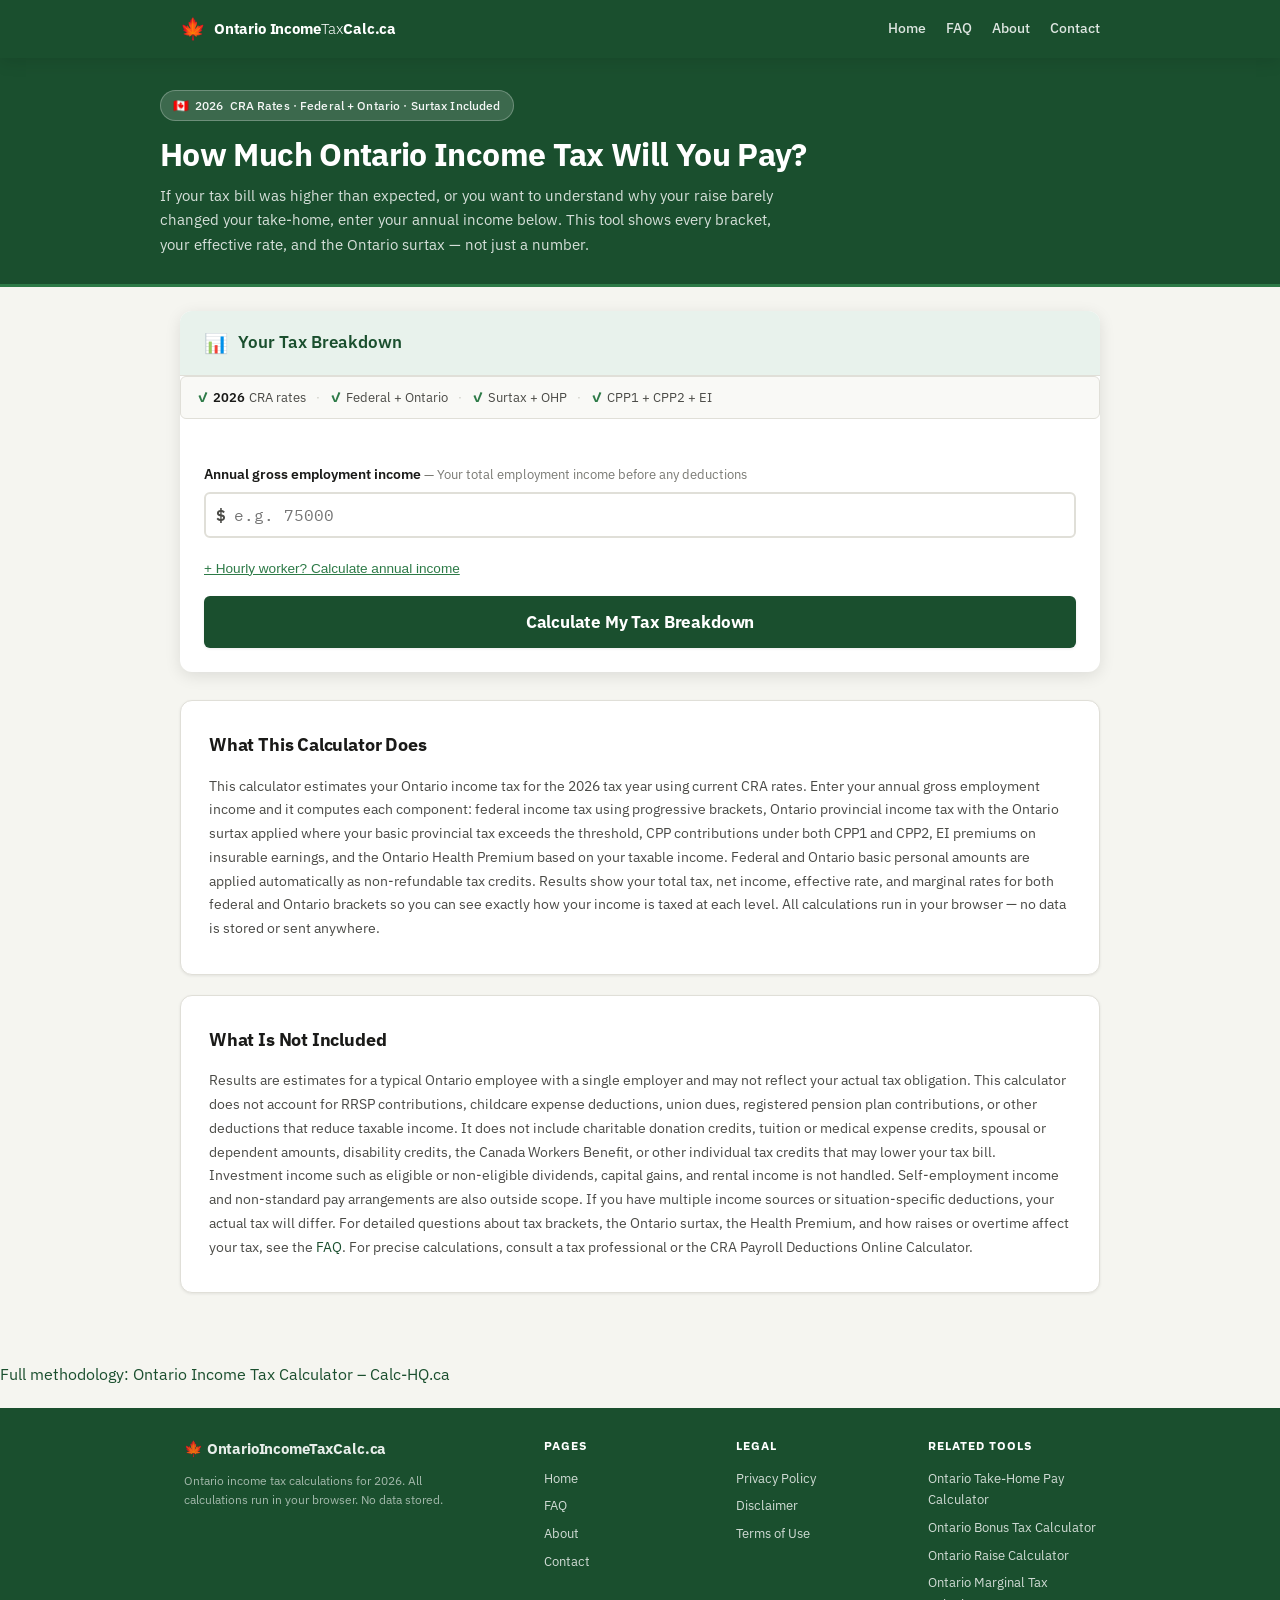
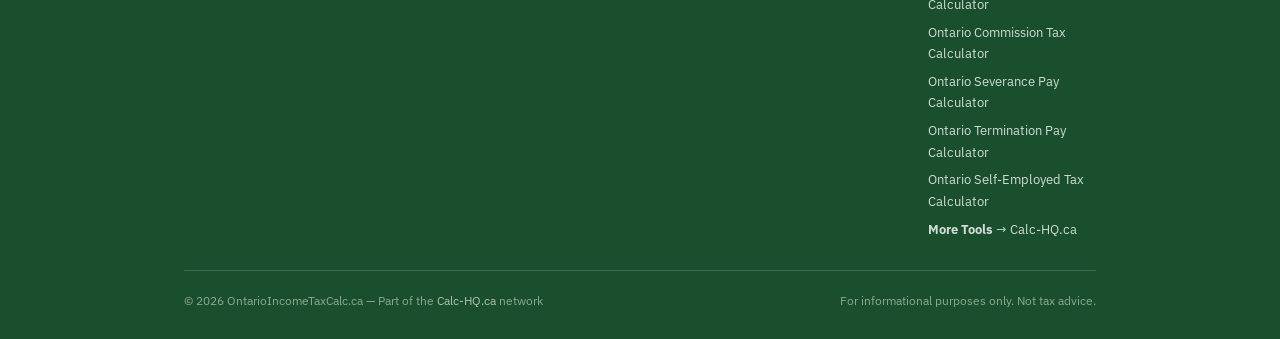
==== commit b5d3bf0e: "fix: remove example card, tighten support content to calculator-first pattern" ====
--- a/repos/ontarioincometaxcalc/index.html
+++ b/repos/ontarioincometaxcalc/index.html
@@ -172,27 +172,13 @@
   <!-- What This Calculator Does -->
   <div class="authority-section">
     <h2>What This Calculator Does</h2>
-    <p>This calculator estimates your Ontario income tax for the 2026 tax year. Enter your annual gross employment income, and it computes each deduction step by step. Federal income tax is calculated using CRA progressive brackets ranging from 14% to 33%, with the basic personal amount applied as a non-refundable credit. Ontario provincial income tax applies brackets from 5.05% to 13.16%, and the Ontario surtax is added when your basic provincial tax exceeds the first surtax threshold. Canada Pension Plan contributions are calculated under both CPP1 (5.95% on pensionable earnings between $3,500 and $74,600) and CPP2 (4.00% on earnings between $74,600 and $85,000). Employment Insurance premiums are set at 1.63% on insurable earnings up to the annual maximum of $68,900. The Ontario Health Premium is applied based on taxable income tiers. Ontario's basic personal amount is also applied as a non-refundable credit. Results display your federal tax, Ontario tax with surtax, total deductions, net income, effective tax rate, and marginal rates so you can understand exactly how your income is taxed.</p>
+    <p>This calculator estimates your Ontario income tax for the 2026 tax year using current CRA rates. Enter your annual gross employment income and it computes each component: federal income tax using progressive brackets, Ontario provincial income tax with the Ontario surtax applied where your basic provincial tax exceeds the threshold, CPP contributions under both CPP1 and CPP2, EI premiums on insurable earnings, and the Ontario Health Premium based on your taxable income. Federal and Ontario basic personal amounts are applied automatically as non-refundable tax credits. Results show your total tax, net income, effective rate, and marginal rates for both federal and Ontario brackets so you can see exactly how your income is taxed at each level. All calculations run in your browser — no data is stored or sent anywhere.</p>
   </div>
 
   <!-- What Is Not Included -->
   <div class="authority-section">
     <h2>What Is Not Included</h2>
-    <p>Results are estimates for a typical Ontario employee with a single employer and may not reflect your actual tax obligation. This calculator does not account for RRSP contributions that reduce taxable income, childcare expense deductions, union dues, registered pension plan contributions, or other workplace deductions. It also does not include charitable donation credits, tuition or medical expense credits, spousal or dependent amounts, the Canada Workers Benefit, disability credits, or other individual tax credits that may lower your tax bill. Investment income such as eligible or non-eligible dividends, capital gains, and rental income are not handled. Self-employment income and non-standard pay arrangements are also outside scope. If you have multiple income sources, variable compensation, or situation-specific deductions, your actual tax will differ from the estimate shown. For detailed questions about tax brackets, the Ontario surtax, the Health Premium, how raises and overtime affect your tax, and other payroll topics, see the <a href="faq.html">FAQ</a>. For precise calculations, consult a tax professional or use the CRA Payroll Deductions Online Calculator.</p>
-  </div>
-
-  <!-- Ad unit -->
-  <div class="ad-unit ad-inactive" aria-hidden="true">
-    <ins class="adsbygoogle"
-         data-ad-client="ca-pub-7744853829365165"
-         data-ad-format="auto"
-         data-full-width-responsive="true"></ins>
-  </div>
-
-  <!-- Example Calculation -->
-  <div class="authority-section">
-    <h2>Example: $110,000 Annual Salary</h2>
-    <p>For an Ontario employee earning $110,000 gross, using 2026 rates, this income enters the third federal bracket and triggers the first Ontario surtax tier. The Ontario Health Premium applies at the $300 level. After federal tax, Ontario tax with surtax, CPP1, CPP2, EI, and OHP, the estimated net income is approximately $77,570 with an effective combined rate around 29.5%. At this income level, the marginal federal rate is 20.5% and the marginal Ontario rate including surtax is noticeably higher than the base 9.15% bracket. Your actual result will vary based on pay structure and applicable credits. Enter your income in the calculator above for a personalized breakdown of every bracket and deduction.</p>
+    <p>Results are estimates for a typical Ontario employee with a single employer and may not reflect your actual tax obligation. This calculator does not account for RRSP contributions, childcare expense deductions, union dues, registered pension plan contributions, or other deductions that reduce taxable income. It does not include charitable donation credits, tuition or medical expense credits, spousal or dependent amounts, disability credits, the Canada Workers Benefit, or other individual tax credits that may lower your tax bill. Investment income such as eligible or non-eligible dividends, capital gains, and rental income is not handled. Self-employment income and non-standard pay arrangements are also outside scope. If you have multiple income sources or situation-specific deductions, your actual tax will differ. For detailed questions about tax brackets, the Ontario surtax, the Health Premium, and how raises or overtime affect your tax, see the <a href="faq.html">FAQ</a>. For precise calculations, consult a tax professional or the CRA Payroll Deductions Online Calculator.</p>
   </div>
 
   <!-- Ad unit -->
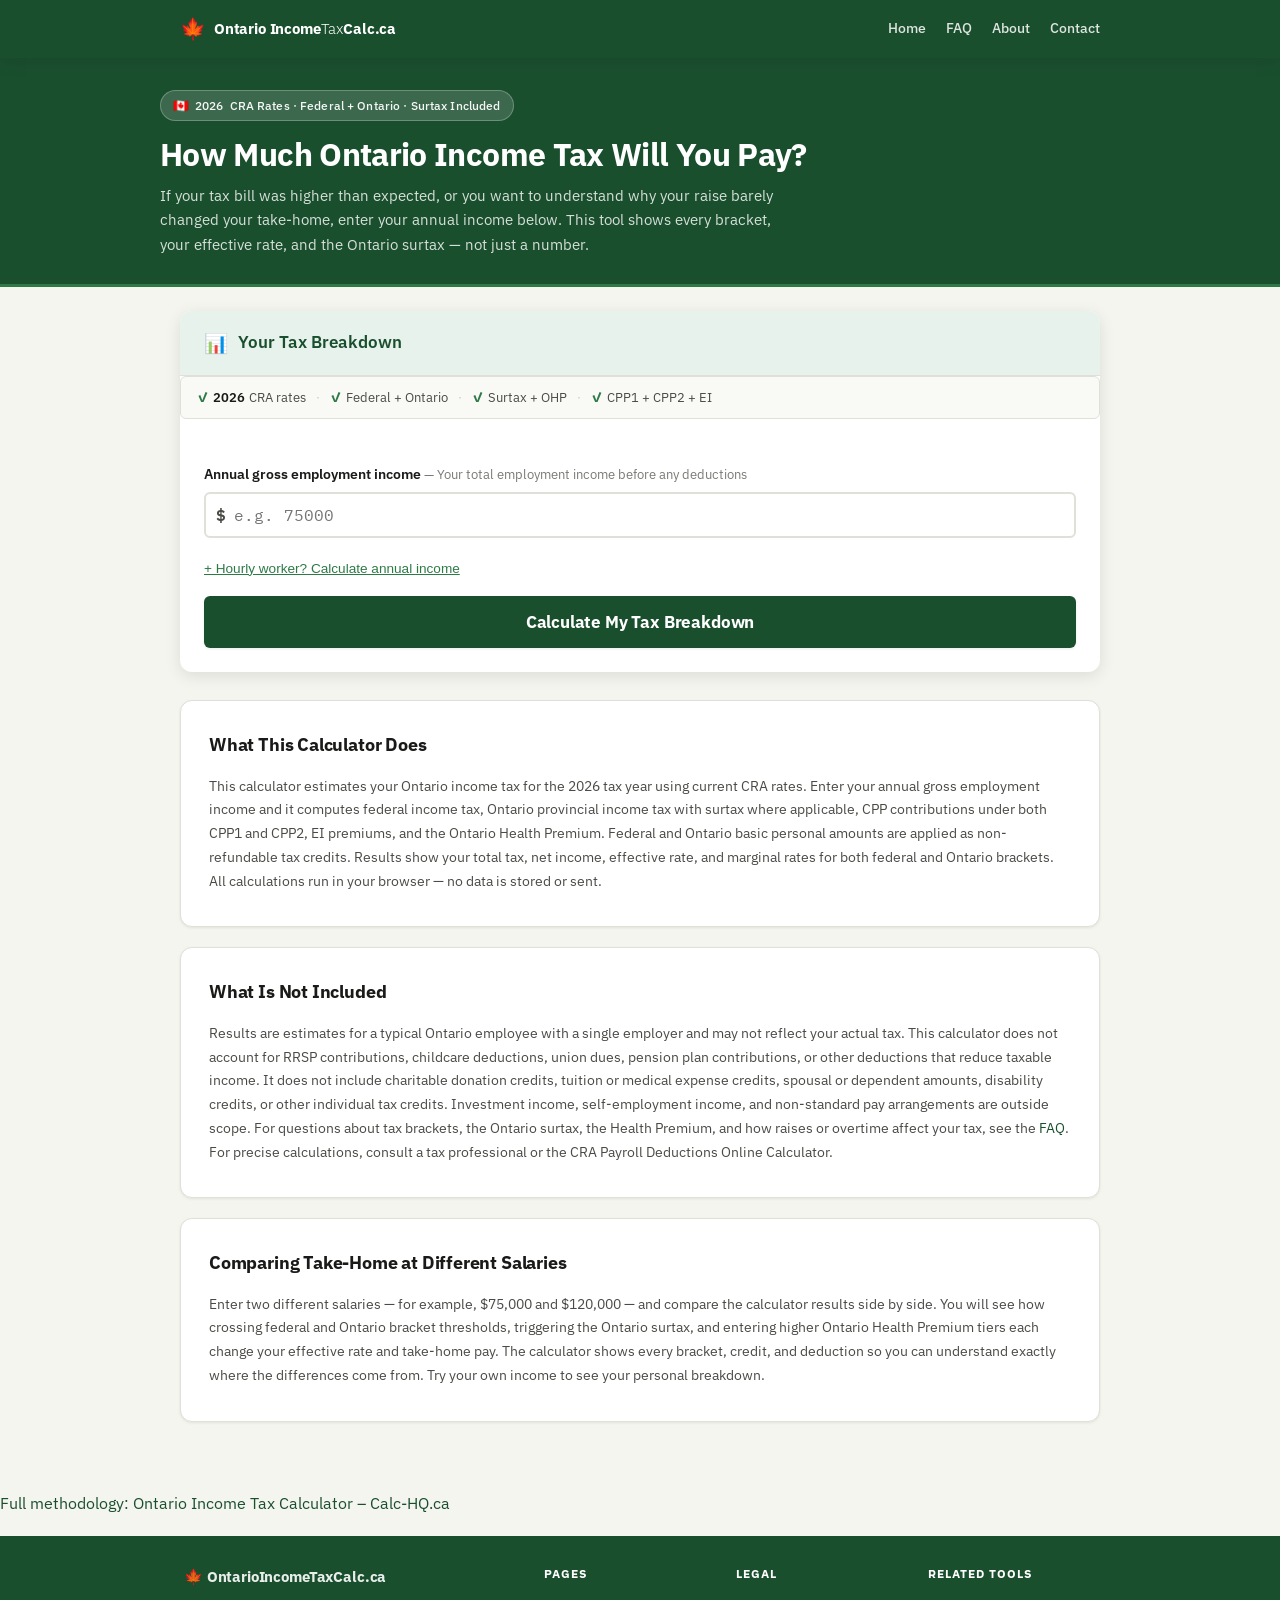
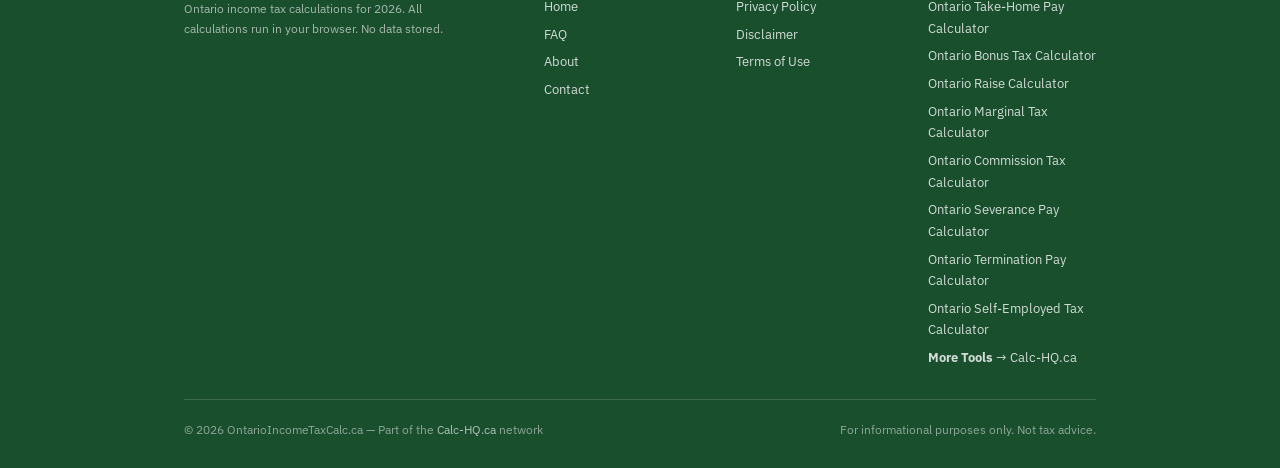
==== commit 8cdbe727: "fix: restore compact conceptual example, tighten support sections to match reference pattern" ====
--- a/repos/ontarioincometaxcalc/index.html
+++ b/repos/ontarioincometaxcalc/index.html
@@ -172,13 +172,19 @@
   <!-- What This Calculator Does -->
   <div class="authority-section">
     <h2>What This Calculator Does</h2>
-    <p>This calculator estimates your Ontario income tax for the 2026 tax year using current CRA rates. Enter your annual gross employment income and it computes each component: federal income tax using progressive brackets, Ontario provincial income tax with the Ontario surtax applied where your basic provincial tax exceeds the threshold, CPP contributions under both CPP1 and CPP2, EI premiums on insurable earnings, and the Ontario Health Premium based on your taxable income. Federal and Ontario basic personal amounts are applied automatically as non-refundable tax credits. Results show your total tax, net income, effective rate, and marginal rates for both federal and Ontario brackets so you can see exactly how your income is taxed at each level. All calculations run in your browser — no data is stored or sent anywhere.</p>
+    <p>This calculator estimates your Ontario income tax for the 2026 tax year using current CRA rates. Enter your annual gross employment income and it computes federal income tax, Ontario provincial income tax with surtax where applicable, CPP contributions under both CPP1 and CPP2, EI premiums, and the Ontario Health Premium. Federal and Ontario basic personal amounts are applied as non-refundable tax credits. Results show your total tax, net income, effective rate, and marginal rates for both federal and Ontario brackets. All calculations run in your browser — no data is stored or sent.</p>
   </div>
 
   <!-- What Is Not Included -->
   <div class="authority-section">
     <h2>What Is Not Included</h2>
-    <p>Results are estimates for a typical Ontario employee with a single employer and may not reflect your actual tax obligation. This calculator does not account for RRSP contributions, childcare expense deductions, union dues, registered pension plan contributions, or other deductions that reduce taxable income. It does not include charitable donation credits, tuition or medical expense credits, spousal or dependent amounts, disability credits, the Canada Workers Benefit, or other individual tax credits that may lower your tax bill. Investment income such as eligible or non-eligible dividends, capital gains, and rental income is not handled. Self-employment income and non-standard pay arrangements are also outside scope. If you have multiple income sources or situation-specific deductions, your actual tax will differ. For detailed questions about tax brackets, the Ontario surtax, the Health Premium, and how raises or overtime affect your tax, see the <a href="faq.html">FAQ</a>. For precise calculations, consult a tax professional or the CRA Payroll Deductions Online Calculator.</p>
+    <p>Results are estimates for a typical Ontario employee with a single employer and may not reflect your actual tax. This calculator does not account for RRSP contributions, childcare deductions, union dues, pension plan contributions, or other deductions that reduce taxable income. It does not include charitable donation credits, tuition or medical expense credits, spousal or dependent amounts, disability credits, or other individual tax credits. Investment income, self-employment income, and non-standard pay arrangements are outside scope. For questions about tax brackets, the Ontario surtax, the Health Premium, and how raises or overtime affect your tax, see the <a href="faq.html">FAQ</a>. For precise calculations, consult a tax professional or the CRA Payroll Deductions Online Calculator.</p>
+  </div>
+
+  <!-- Example -->
+  <div class="authority-section">
+    <h2>Comparing Take-Home at Different Salaries</h2>
+    <p>Enter two different salaries — for example, $75,000 and $120,000 — and compare the calculator results side by side. You will see how crossing federal and Ontario bracket thresholds, triggering the Ontario surtax, and entering higher Ontario Health Premium tiers each change your effective rate and take-home pay. The calculator shows every bracket, credit, and deduction so you can understand exactly where the differences come from. Try your own income to see your personal breakdown.</p>
   </div>
 
   <!-- Ad unit -->
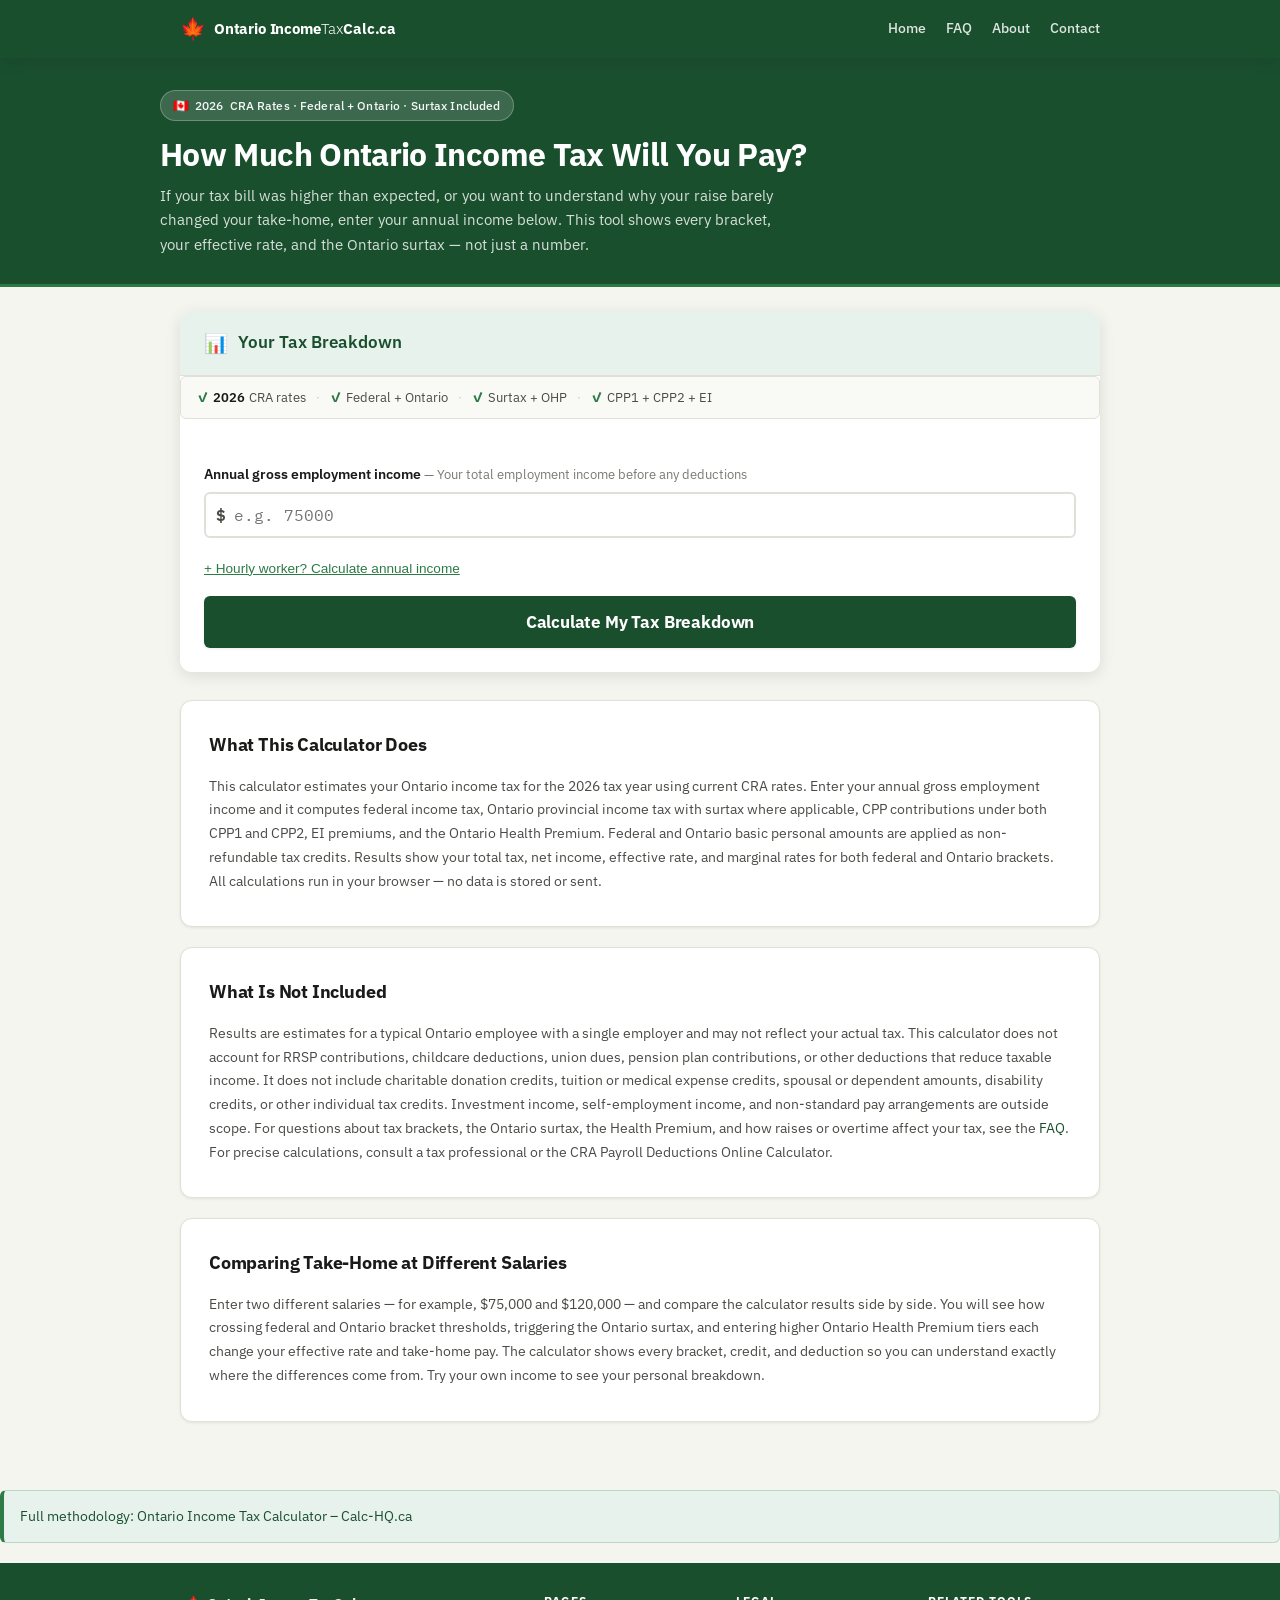
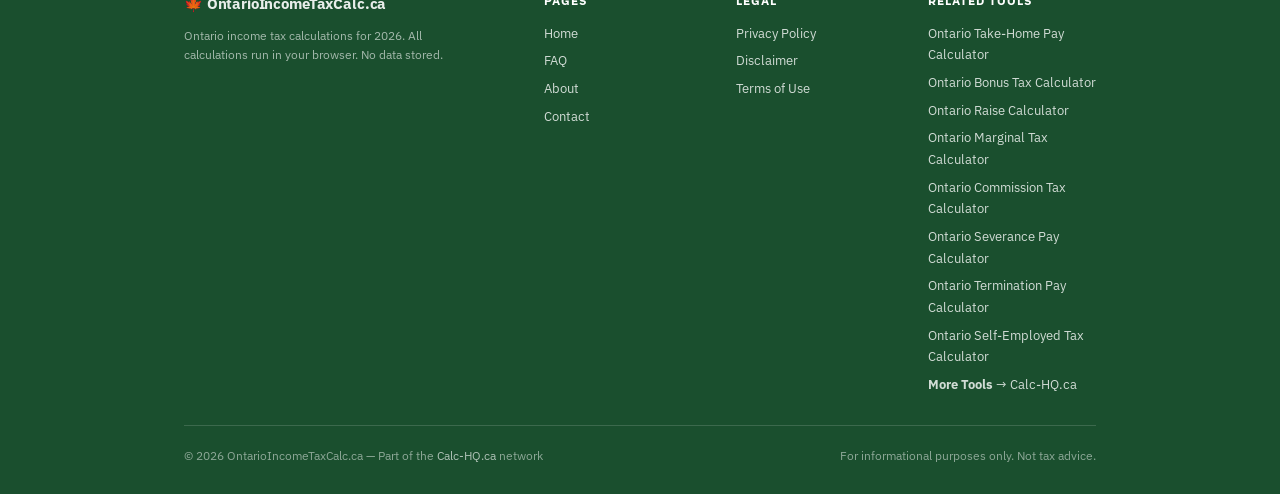
==== commit 32927601: "fix: wrap methodology link in info-box callout matching reference pattern" ====
--- a/repos/ontarioincometaxcalc/index.html
+++ b/repos/ontarioincometaxcalc/index.html
@@ -197,7 +197,9 @@
 
 </main>
 
-<p><a href="https://calc-hq.ca/methodology/ontario-income-tax/">Full methodology: Ontario Income Tax Calculator – Calc-HQ.ca</a></p>
+<div class="info-box">
+  <a href="https://calc-hq.ca/methodology/ontario-income-tax/">Full methodology: Ontario Income Tax Calculator – Calc-HQ.ca</a>
+</div>
 
 <!-- ── Footer ── -->
 <footer class="site-footer">
